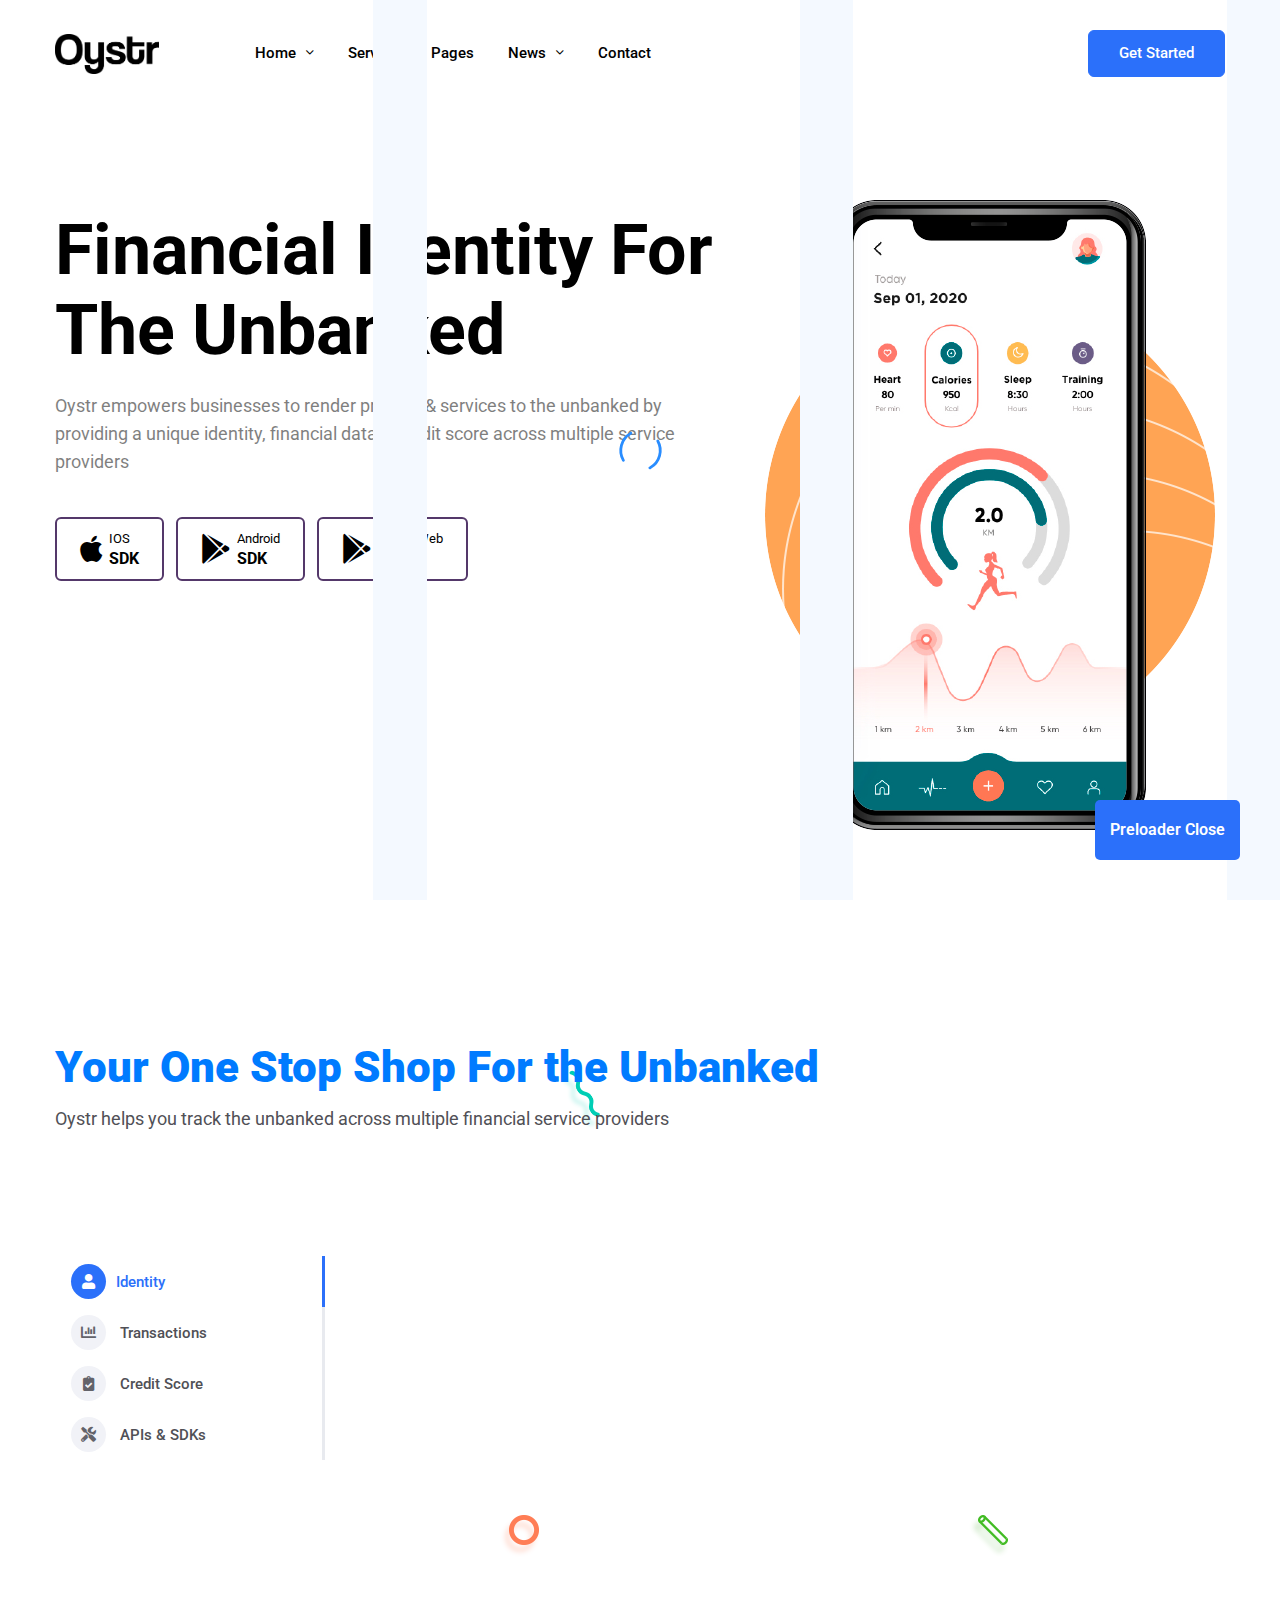
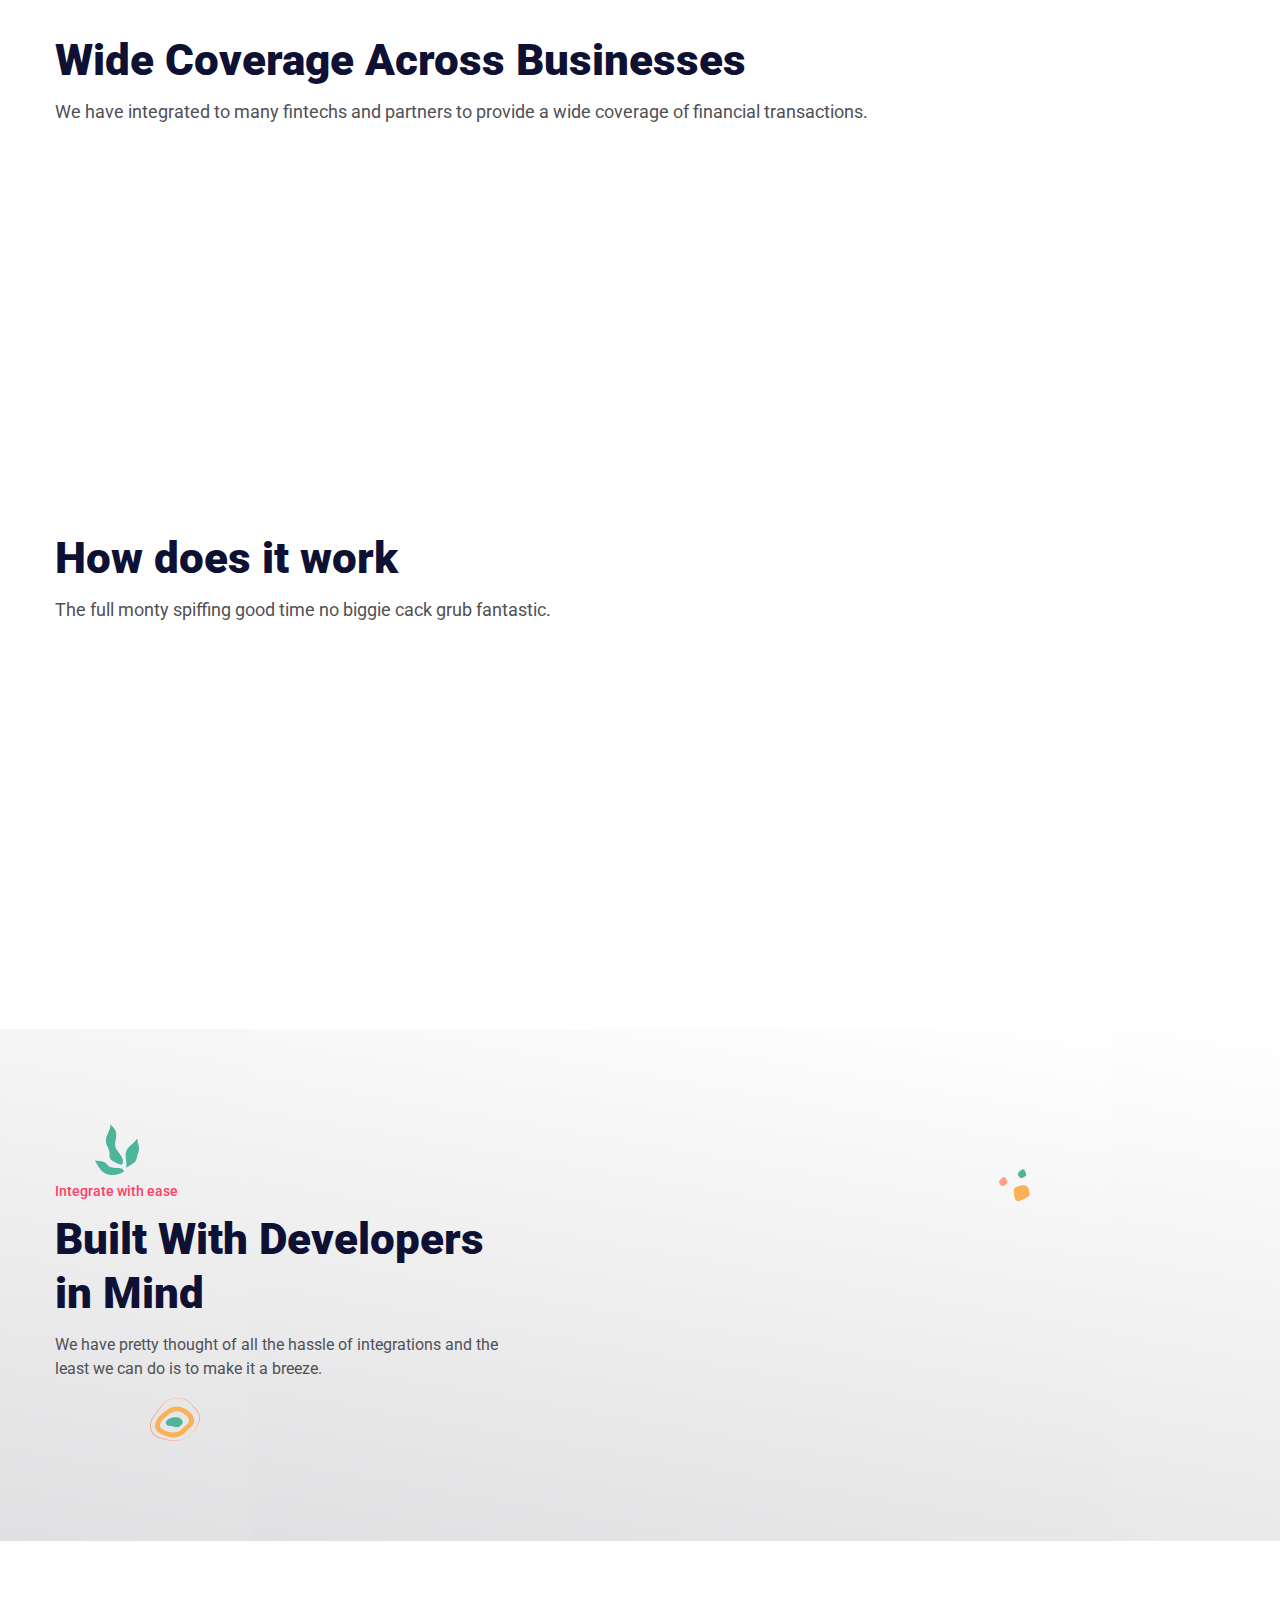
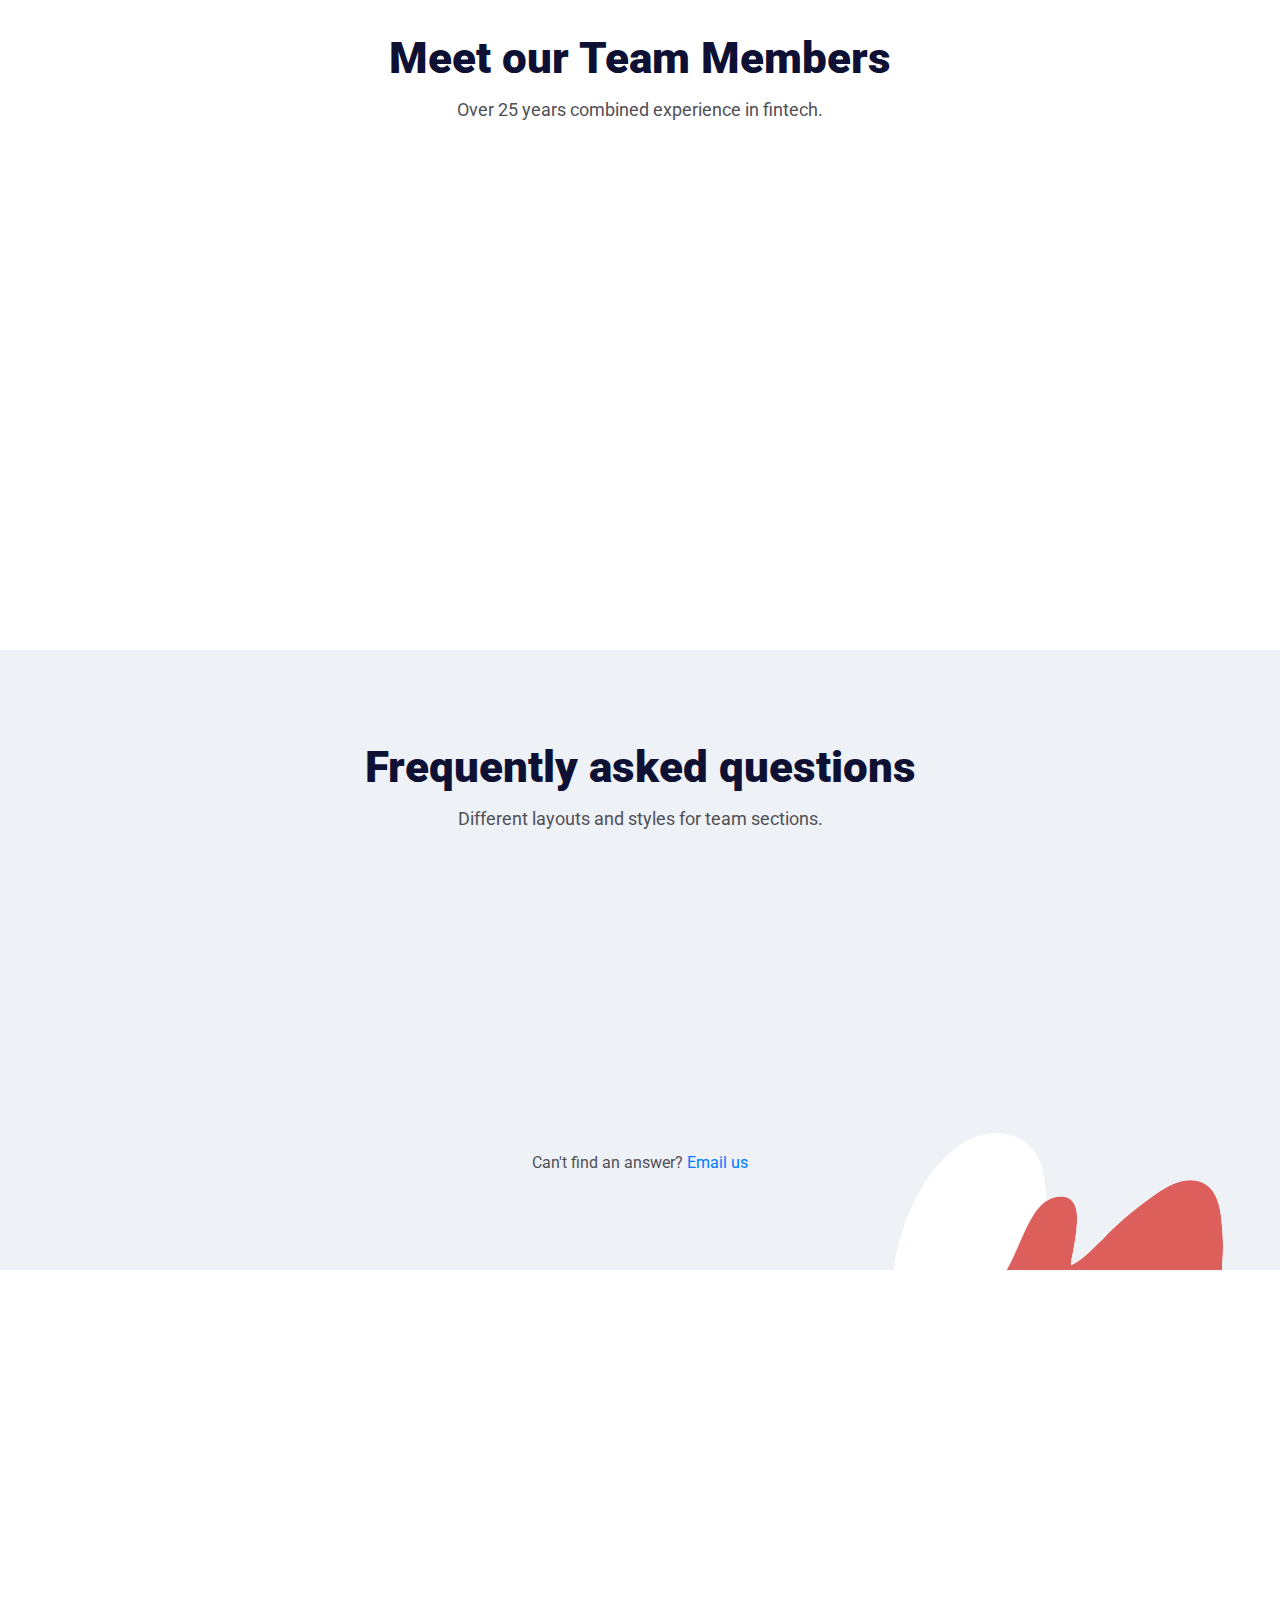
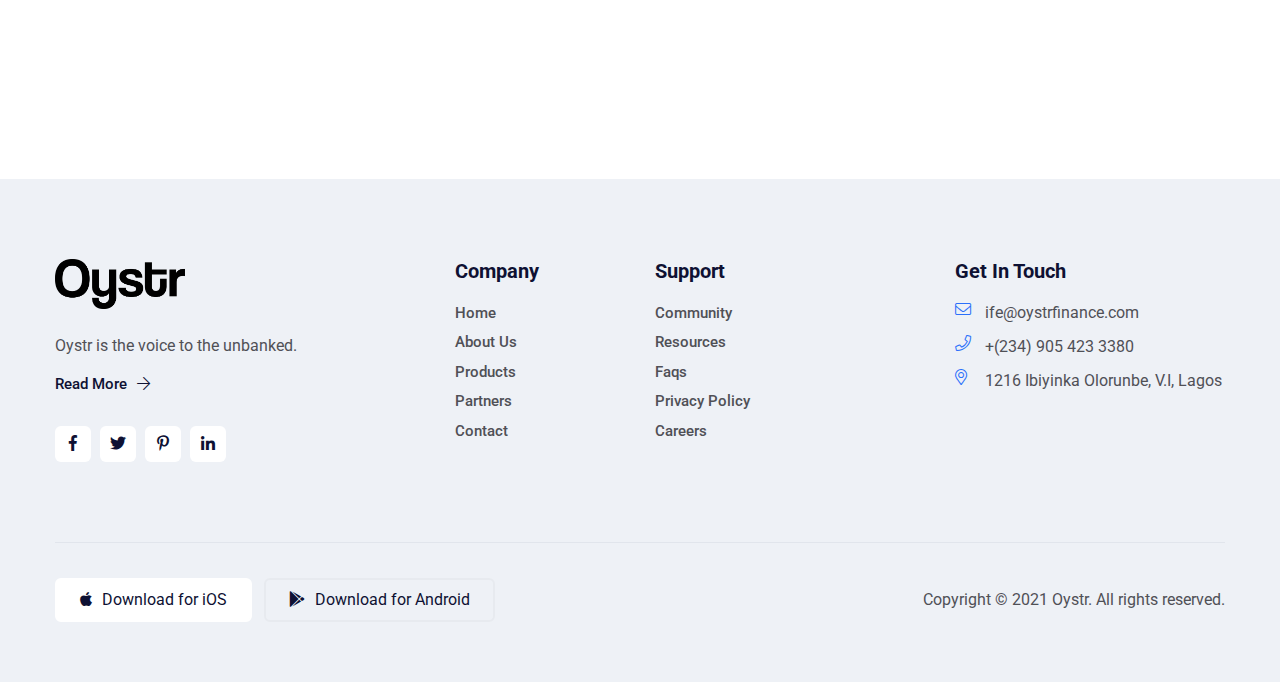
==== index.html @ bb609903 "commit 2" ====
<!doctype html>
<html lang="en">
 

<meta http-equiv="content-type" content="text/html;charset=UTF-8" />
<head>
   
    <!--====== Required meta tags ======-->
    <meta charset="utf-8">
    <meta http-equiv="x-ua-compatible" content="ie=edge">
    <meta name="description" content="">
    <meta name="viewport" content="width=device-width, initial-scale=1, shrink-to-fit=no">
    
    <!--====== Title ======-->
    <title>Oystr Finance - Digital financial identity for the unbanked.</title>
    
    <!--====== Favicon Icon ======-->
    <link rel="shortcut icon" href="assets/images/favicon.png" type="image/png">

    <!--====== Bootstrap css ======-->
    <link rel="stylesheet" href="assets/css/bootstrap.min.css">
    
    <!--====== Fontawesome css ======-->
    <link rel="stylesheet" href="assets/css/font-awesome.min.css">
    
    <!--====== Magnific Popup css ======-->
    <link rel="stylesheet" href="assets/css/animate.min.css">
    
    <!--====== Magnific Popup css ======-->
    <link rel="stylesheet" href="assets/css/magnific-popup.css">
    
    <!--====== Slick css ======-->
    <link rel="stylesheet" href="assets/css/slick.css">
    
    <!--====== Default css ======-->
    <link rel="stylesheet" href="assets/css/custom-animation.css">
    <link rel="stylesheet" href="assets/css/default.css">
    
    <!--====== Style css ======-->
    <link rel="stylesheet" href="assets/css/style.css">
    
    <style class="text/css">
        .white-color{
            color: #fff !important;
        }

        .black-color{
            color: #000 !important;
        }
        .gist{
            width: 100%;
        }
    </style>
  
</head>

<body>    

    <!--====== PRELOADER PART START ======-->

    <div class="loader-wrap">
        <div class="preloader"><div class="preloader-close">Preloader Close</div></div>
        <div class="layer layer-one"><span class="overlay"></span></div>
        <div class="layer layer-two"><span class="overlay"></span></div>        
        <div class="layer layer-three"><span class="overlay"></span></div>        
    </div>

    <!--====== PRELOADER PART ENDS ======-->

    <!--====== OFFCANVAS MENU PART START ======-->

    <div class="off_canvars_overlay">
                
    </div>
    <div class="offcanvas_menu">
        <div class="container-fluid">
            <div class="row">
                <div class="col-12">
                    <div class="offcanvas_menu_wrapper">
                        <div class="canvas_close">
                            <a href="javascript:void(0)"><i class="fa fa-times"></i></a>  
                        </div>
                        <div class="offcanvas-brand text-center mb-40">
                            <img src="assets/images/oystr_logo_t.png" alt="">
                        </div>
                        <div id="menu" class="text-left ">
                            <ul class="offcanvas_main_menu black-color">
                                <li class="menu-item-has-children active">
                                    <a href="#" class="black-color">Home</a>
                                </li>
                                <li class="menu-item-has-children active">
                                    <a href="#service">About Us</a>
                                </li>
                                <li class="menu-item-has-children active">
                                    <a href="#">Products</a>
                                    <ul class="sub-menu">
                                        <li><a href="index.html">Oystr Identity</a></li>
                                        <li><a href="index-2.html">Oystr Transactions</a></li>
                                        <li><a href="index-2.html">Oystr Credit</a></li>
                                    </ul>
                                </li>
                                <li class="menu-item-has-children active">
                                    <a href="#testimonial">APIs & SDKs</a>
                                </li>
                                
                                <li class="menu-item-has-children active">
                                    <a href="contact.html">Contact</a>
                                </li>
                            </ul>
                        </div>
                        <div class="offcanvas-social">
                            <ul class="text-center">
                                <li><a href="%24.html"><i class="fab fa-facebook-f"></i></a></li>
                                <li><a href="%24.html"><i class="fab fa-twitter"></i></a></li>
                                <li><a href="%24.html"><i class="fab fa-instagram"></i></a></li>
                                <li><a href="%24.html"><i class="fab fa-dribbble"></i></a></li>
                            </ul>
                        </div>
                        <div class="footer-widget-info">
                            <ul>
                                <li><a href="#"><i class="fal fa-envelope"></i> ife@oystrfinance.com</a></li>
                                <li><a href="#"><i class="fal fa-phone"></i> +(234) 703 536 1770</a></li>
                                <li><a href="#"><i class="fal fa-map-marker-alt"></i> 1216 Ibiyinka Olorunbe, V.I, Lagos</a></li>
                            </ul>
                        </div>
                    </div>
                </div>
            </div>
        </div>
    </div>

    <!--====== OFFCANVAS MENU PART ENDS ======-->
   
    <!--====== PART START ======-->
    
    <header class="appie-header-area appie-header-7-area appie-sticky">
        <div class="container">
            <div class="header-nav-box header-nav-box-7">
                <div class="row align-items-center">
                    <div class="col-lg-2 col-md-4 col-sm-5 col-6 order-1 order-sm-1">
                        <div class="appie-logo-box">
                            <a href="#">
                                <img src="assets/images/oystr_logo_t.png" alt="" height="40">
                            </a>
                        </div>
                    </div>
                    <div class="col-lg-6 col-md-1 col-sm-1 order-3 order-sm-2">
                        <div class="appie-header-main-menu">
                            <ul>
                                <li>
                                    <a href="#">Home <i class="fal fa-angle-down"></i></a>
                                    <ul class="sub-menu">
                                        <li><a href="index.html">Home 1</a></li>
                                    </ul>
                                </li>
                                <li>
                                    <a href="service-details.html">Service</a>
                                </li>
                                <li> 
                                    <a href="#">Pages </a>
                                    <ul class="sub-menu">
                                        <li><a href="about-us.html">About Us 1</a></li>
                                        <li><a href="about-us-2.html">About Us 2</a></li>
                                        <li><a href="error.html">Error</a></li>
                                    </ul>
                                </li>
                                <li>
                                    <a href="#">News <i class="fal fa-angle-down"></i></a>
                                    <ul class="sub-menu">
                                        <li><a href="news.html">News Page</a></li>
                                        <li><a href="single-news.html">Single News</a></li>
                                    </ul>
                                </li>
                                <li><a href="contact.html">Contact</a></li>
                            </ul>
                        </div>
                    </div>
                    <div class="col-lg-4  col-md-7 col-sm-6 col-6 order-2 order-sm-3">
                        <div class="appie-btn-box text-right">
                            <a class="login-btn" href="#"><i class="fal fa-user"></i> Login</a>
                            <a class="main-btn ml-30" href="#">Get Started</a>
                            <div class="toggle-btn ml-30 canvas_open d-lg-none d-block">
                                <i class="fa fa-bars"></i>
                            </div>
                        </div>
                    </div>
                </div>
            </div>
        </div>
    </header>
    
    <!--====== PART ENDS ======-->

    <!--====== APPIE HERO PART START ======-->
    
    <section class="appie-hero-area appie-hero-6-area appie-hero-7-area" style="background-image: none;background-color: #fff; color: #000">
        <div class="container" style="background-color: #fff; color: #000" style="margin: 0">
            <div class="row " style="background-color: #fff; color: #000">
                <div class="col-lg-7" style="margin: 0">
                    <div class="appie-hero-content appie-hero-content-6 appie-hero-content-7">
                        <h1 class="appie-title" style="color: #000">Financial Identity For The Unbanked </h1>
                        <p class="black-color">Oystr empowers businesses to render product & services to the unbanked by providing a unique identity, financial data & credit score across multiple service providers</p>
                        <ul>
                            <li><a class="item-2" href="#" style="color: #000"><i class="fab fa-apple"></i> <span>IOS<span>SDK</span></span></a></li>
                            <li><a class="item-2" href="#" style="color: #000"><i class="fab fa-google-play"></i> <span>Android <span>SDK</span></span></a></li>
                            <li><a class="item-2" href="#" style="color: #000"><i class="fab fa-google-play"></i> <span>Online Web<span>APIs</span></span></a></li>
                        </ul>
                        <div class="info">
                            
                        </div>
                    </div>
                </div>
                <div class="col-lg-5">
                    <div class="appie-hero-thumb-6">
                        <div class="thumb wow animated fadeInUp text-center" data-wow-duration="1000ms" data-wow-delay="600ms">
                            <img src="assets/images/hero-thumb-8.png" alt="">
                            <div class="back-image">
                                <img src="assets/images/hero-shape-2.png" alt="">
                            </div>
                        </div>
                    </div>
                </div>
            </div>
        </div>
    </section>
    
    <!--====== APPIE HERO PART ENDS ======-->

    <!--====== APPIE FEATURES PART START ======-->
    
    <section class="appie-features-area pt-100" id="features">
        <div class="container">
            <div class="row">
                <div class="col-lg-12">
                    <div class="appie-section-title">
                        <h3 class="appie-title text-primary">Your One Stop Shop For the Unbanked</h3>
                        <p>Oystr helps you track the unbanked across multiple financial service providers</p>
                    </div>
                </div>
            </div>

            <div class="row align-items-center">
                <div class="col-lg-3">
                    <div class="appie-features-tabs-btn">
                        <div class="nav flex-column nav-pills" id="v-pills-tab" role="tablist" aria-orientation="vertical">
                            <a class="nav-link active" id="v-pills-home-tab" data-toggle="pill" href="#v-pills-home" role="tab" aria-controls="v-pills-home" aria-selected="true"><i class="fas fa-user"></i>Identity</a>
                            <a class="nav-link" id="v-pills-profile-tab" data-toggle="pill" href="#v-pills-profile" role="tab" aria-controls="v-pills-profile" aria-selected="false"><i class="fas fa-chart-bar"></i> Transactions</a>
                            <a class="nav-link" id="v-pills-messages-tab" data-toggle="pill" href="#v-pills-messages" role="tab" aria-controls="v-pills-messages" aria-selected="false"><i class="fas fa-clipboard-check"></i>  Credit Score</a>
                            <a class="nav-link" id="v-pills-settings-tab" data-toggle="pill" href="#v-pills-settings" role="tab" aria-controls="v-pills-settings" aria-selected="false"><i class="fas fa-tools"></i> APIs & SDKs</a>
                        </div>
                    </div>  
                </div>
                <div class="col-lg-9">
                    <div class="tab-content" id="v-pills-tabContent">
                        <div class="tab-pane fade show active" id="v-pills-home" role="tabpanel" aria-labelledby="v-pills-home-tab">
                            <div class="row align-items-center">
                                <div class="col-lg-6">
                                    <div class="appie-features-thumb text-center wow animated fadeInUp" data-wow-duration="2000ms" data-wow-delay="200ms">
                                        <img src="assets/images/identity.png" alt="" height="400">
                                    </div>
                                </div>
                                <div class="col-lg-6">
                                    <div class="appie-features-content wow animated fadeInRight" data-wow-duration="2000ms" data-wow-delay="600ms">
                                        <span>Identity</span>
                                        <h3 class="title">Identify <br>The Unbanked</h3>
                                        <p>Oystr allows you to give identity to that customer that has no bank account carrying out businesses across multiple service providers.</p>
                                        <a class="main-btn" href="#">Learn More</a>
                                    </div>
                                </div>
                            </div>
                        </div>
                        <div class="tab-pane fade" id="v-pills-profile" role="tabpanel" aria-labelledby="v-pills-profile-tab">
                            <div class="row align-items-center">
                                <div class="col-lg-6">
                                    <div class="appie-features-thumb text-center animated fadeInUp" data-wow-duration="2000ms" data-wow-delay="200ms">
                                        <img src="assets/images/transactions.jpg" alt="" height ="350">
                                    </div>
                                </div>
                                <div class="col-lg-6">
                                    <div class="appie-features-content animated fadeInRight" data-wow-duration="2000ms" data-wow-delay="600ms">
                                        <span>Transaction</span>
                                        <h3 class="title">Transaction <br> Records</h3>
                                        <p>Oystr gives you access to digital financial transactional records to be able to make informed decisions on the unbanked.</p>
                                        <a class="main-btn" href="#">Learn More</a>
                                    </div>
                                </div>
                            </div>
                        </div>
                        <div class="tab-pane fade" id="v-pills-messages" role="tabpanel" aria-labelledby="v-pills-messages-tab">
                            <div class="row align-items-center">
                                <div class="col-lg-6">
                                    <div class="appie-features-thumb text-center animated fadeInUp" data-wow-duration="2000ms" data-wow-delay="200ms">
                                        <img src="assets/images/credit.jpeg" alt="">
                                    </div>
                                </div>
                                <div class="col-lg-6">
                                    <div class="appie-features-content animated fadeInRight" data-wow-duration="2000ms" data-wow-delay="600ms">
                                        <span>Credit Score</span>
                                        <h3 class="title">Credit <br> Worthiness</h3>
                                        <p>Oystr uses artificial intelligence and machine learning to provide a valid credit worthiness for the unbanked.</p>
                                        <a class="main-btn" href="#">Learn More</a>
                                    </div>
                                </div>
                            </div>
                        </div>
                        <div class="tab-pane fade" id="v-pills-settings" role="tabpanel" aria-labelledby="v-pills-settings-tab">
                            <div class="row align-items-center">
                                <div class="col-lg-6">
                                    <div class="appie-features-thumb text-center animated fadeInUp" data-wow-duration="2000ms" data-wow-delay="200ms">
                                        <img src="assets/images/features-thumb-1.png" alt="">
                                    </div>
                                </div>
                                <div class="col-lg-6">
                                    <div class="appie-features-content animated fadeInRight" data-wow-duration="2000ms" data-wow-delay="600ms">
                                        <span>APIs & SDKs</span>
                                        <h3 class="title">Seamless <br> Connectivity</h3>
                                        <p>With our seamless apis and sdks, and easy to read documentation, we are able to connect to more businesses and provide a wide range and bouquet of serivces on demand.</p>
                                        <a class="main-btn" href="#">Learn More</a>
                                    </div>
                                </div>
                            </div>
                        </div>
                    </div>
                </div>
            </div>
        </div>
        <div class="features-shape-1">
            <img src="assets/images/shape/shape-6.png" alt="">
        </div>
        <div class="features-shape-2">
            <img src="assets/images/shape/shape-7.png" alt="">
        </div>
        <div class="features-shape-3">
            <img src="assets/images/shape/shape-8.png" alt="">
        </div>
    </section>
    
    <!--====== APPIE FEATURES PART ENDS ======-->

     <!--====== APPIE COUNTER PART START ======-->
    
     <section class="appie-counter-area pt-75 pb-190">
        <div class="container">
            <div class="row">
                <div class="col-lg-12">
                    <div class="appie-section-title">
                        <h3 class="appie-title">Wide Coverage Across Businesses</h3>
                        <p>We have integrated to many fintechs and partners to provide a wide coverage of financial transactions. </p>
                    </div>
                </div>
            </div>
            <div class="row">
                <div class="col-lg-12 col-md-12">
                    <div class="appie-single-counter mt-30 wow animated fadeInUp" data-wow-duration="2000ms" data-wow-delay="200ms">
                        <div class="counter-content">
                            <span style="margin-right: 100px"><img src="assets/images/bankly.jpeg" height="100" /></span>
                            <span style="margin-right: 100px"><img src="assets/images/afrinovate.png" height="100" /></span>
                            <span style="margin-right: 100px"><img src="assets/images/kudi.png" height="100"/></span>
                            <span style="margin-right: 100px"><img src="assets/images/moniepoint.jpeg" height="100"/></span>
                        </div>
                    </div>
                </div>
            </div>
        </div>
    </section>


    <!--====== APPIE COUNTER PART START ======-->
    
    <section class="appie-counter-area pb-190">
        <div class="container">
            <div class="row">
                <div class="col-lg-12">
                    <div class="appie-section-title">
                        <h3 class="appie-title">How does it work</h3>
                        <p>The full monty spiffing good time no biggie cack grub fantastic. </p>
                    </div>
                </div>
            </div>
            <div class="row">
                <div class="col-lg-3 col-md-6">
                    <div class="appie-single-counter mt-30 wow animated fadeInUp" data-wow-duration="2000ms" data-wow-delay="200ms">
                        <div class="counter-content">
                            <div class="icon">
                                <img src="assets/images/icon/counter-icon-1.svg" alt="">
                            </div>
                            <h3 class="title"><span class="counter-item">45</span>k+</h3>
                            <p>Android SDK</p>
                        </div>
                    </div>
                </div>
                <div class="col-lg-3 col-md-6">
                    <div class="appie-single-counter mt-30 item-2 wow animated fadeInUp" data-wow-duration="2000ms" data-wow-delay="400ms">
                        <div class="counter-content">
                            <div class="icon">
                                <img src="assets/images/icon/counter-icon-2.svg" alt="">
                            </div>
                            <h3 class="title"><span class="counter-item">108</span>+</h3>
                            <p>IOS SDK</p>
                        </div>
                    </div>
                </div>
                <div class="col-lg-3 col-md-6">
                    <div class="appie-single-counter mt-30 item-3 wow animated fadeInUp" data-wow-duration="2000ms" data-wow-delay="600ms">
                        <div class="counter-content">
                            <div class="icon">
                                <img src="assets/images/icon/counter-icon-3.svg" alt="">
                            </div>
                            <h3 class="title"><span class="counter-item">307</span>+</h3>
                            <p>Flutter SDK</p>
                        </div>
                    </div>
                </div>
                <div class="col-lg-3 col-md-6">
                    <div class="appie-single-counter mt-30 item-4 wow animated fadeInUp" data-wow-duration="2000ms" data-wow-delay="800ms">
                        <div class="counter-content">
                            <div class="icon">
                                <img src="assets/images/icon/counter-icon-4.svg" alt="">
                            </div>
                            <h3 class="title"><span class="counter-item">725</span>k+</h3>
                            <p>Web APIs</p>
                        </div>
                    </div>
                </div>
            </div>
        </div>
    </section>
    
    <!--====== APPIE COUNTER PART ENDS ======-->

    <!--====== APPIE DOWNLOAD PART START ======-->
    
    <section class="appie-download-area pt-150 pb-160">
        <div class="container">
            <div class="row">
                <div class="col-lg-5">
                    <div class="appie-download-content">
                        <span>Integrate with ease</span>
                        <h3 class="title">Built With Developers in Mind</h3>
                        <p>We have pretty thought of all the hassle of integrations and the least we can do is to make it a breeze.</p>
                    </div>
                </div>
                <div class="col-lg-5" style="margin-left: 100px;">
                    <!-- <script src="https://gist.github.com/iginlaoo/a3fab665c7a6b04733f4599ef1f02046.js"></script> -->
                </div>
            </div>
        </div>
        <div class="download-shape-1">
            <img src="assets/images/shape/shape-15.png" alt="">
        </div>
        <div class="download-shape-2">
            <img src="assets/images/shape/shape-14.png" alt="">
        </div>
        <div class="download-shape-3">
            <img src="assets/images/shape/shape-13.png" alt="">
        </div>
    </section>
    
    <!--====== APPIE DOWNLOAD PART ENDS ======-->

    <!--====== APPIE TEAM PART START ======-->
    
    <section class="appie-team-area pt-90 pb-90">
        <div class="container">
            <div class="row">
                <div class="col-lg-12">
                    <div class="appie-section-title text-center">
                        <h3 class="appie-title">Meet our Team Members</h3>
                        <p>Over 25 years combined experience in fintech.</p>
                    </div>
                </div>
            </div>
            <div class="row">
                <div class="col-lg-3 col-md-6">
                    <div class="appie-team-item mt-30 wow animated fadeInUp" data-wow-duration="2000ms" data-wow-delay="200ms">
                        <div class="thumb">
                            <img src="assets/images/team-1.jpg" alt="">
                            <ul>
                                <li><a href="#"><i class="fab fa-facebook-f"></i></a></li>
                                <li><a href="#"><i class="fab fa-twitter"></i></a></li>
                                <li><a href="#"><i class="fab fa-pinterest-p"></i></a></li>
                            </ul>
                        </div>
                        <div class="content text-center">
                            <h5 class="title">Ifedolapo Lawal</h5>
                            <span>CEO-Founder</span>
                        </div>
                    </div>
                </div>
                <div class="col-lg-3 col-md-6">
                    <div class="appie-team-item mt-30 wow animated fadeInUp" data-wow-duration="2000ms" data-wow-delay="400ms">
                        <div class="thumb">
                            <img src="assets/images/team-2.jpg" alt="">
                            <ul>
                                <li><a href="#"><i class="fab fa-facebook-f"></i></a></li>
                                <li><a href="#"><i class="fab fa-twitter"></i></a></li>
                                <li><a href="#"><i class="fab fa-pinterest-p"></i></a></li>
                            </ul>
                        </div>
                        <div class="content text-center">
                            <h5 class="title">Osebi Evalent</h5>
                            <span>COO-Founder</span>
                        </div>
                    </div>
                </div>
                <div class="col-lg-3 col-md-6">
                    <div class="appie-team-item mt-30 wow animated fadeInUp" data-wow-duration="2000ms" data-wow-delay="600ms">
                        <div class="thumb">
                            <img src="assets/images/team-3.jpg" alt="">
                            <ul>
                                <li><a href="#"><i class="fab fa-facebook-f"></i></a></li>
                                <li><a href="#"><i class="fab fa-twitter"></i></a></li>
                                <li><a href="#"><i class="fab fa-pinterest-p"></i></a></li>
                            </ul>
                        </div>
                        <div class="content text-center">
                            <h5 class="title">Iginla Omotayo</h5>
                            <span>CTO-Founder</span>
                        </div>
                    </div>
                </div>
                <div class="col-lg-3 col-md-6">
                    <div class="appie-team-item mt-30 wow animated fadeInUp" data-wow-duration="2000ms" data-wow-delay="800ms">
                        <div class="thumb">
                            <img src="assets/images/team-4.jpg" alt="">
                            <ul>
                                <li><a href="#"><i class="fab fa-facebook-f"></i></a></li>
                                <li><a href="#"><i class="fab fa-twitter"></i></a></li>
                                <li><a href="#"><i class="fab fa-pinterest-p"></i></a></li>
                            </ul>
                        </div>
                        <div class="content text-center">
                            <h5 class="title">Alli-Smith Mayowa</h5>
                            <span>CIO</span>
                        </div>
                    </div>
                </div>
            </div>
        </div>
    </section>
    
    <!--====== APPIE TEAM PART ENDS ======-->

    <!--====== APPIE PRICING 2 PART START ======-->
    
    <!--====== APPIE PRICING 2 PART ENDS ======-->

    <!--====== APPIE FAQ PART START ======-->
    
    <section class="appie-faq-area pb-95 pt-90">
        <div class="container">
            <div class="row">
                <div class="col-lg-12">
                    <div class="appie-section-title text-center">
                        <h3 class="appie-title">Frequently asked questions</h3>
                        <p>Different layouts and styles for team sections.</p>
                    </div>                    
                </div>
            </div>
            <div class="row">
                <div class="col-lg-6">
                    <div class="faq-accordion wow fadeInRight mt-30" data-wow-duration="1500ms">
                        <div class="accrodion-grp wow fadeIn" data-wow-duration="1500ms" data-grp-name="faq-accrodion">
                            <div class="accrodion active ">
                                <div class="accrodion-inner">
                                    <div class="accrodion-title">
                                        <h4>Where do I usually find FAQs in a page?</h4>
                                    </div>
                                    <div class="accrodion-content">
                                        <div class="inner">
                                            <p>Naff Oxford vagabond in my flat chinwag blatant grub tomfoolery that I bits and bobs up the duff cras boot bevvy no biggie.</p>
                                        </div><!-- /.inner -->
                                    </div>
                                </div><!-- /.accrodion-inner -->
                            </div>
                            <div class="accrodion  ">
                                <div class="accrodion-inner">
                                    <div class="accrodion-title">
                                        <h4>Where do I usually find FAQs in a page?</h4>
                                    </div>
                                    <div class="accrodion-content">
                                        <div class="inner">
                                            <p>Naff Oxford vagabond in my flat chinwag blatant grub tomfoolery that I bits and bobs up the duff cras boot bevvy no biggie.</p>
                                        </div><!-- /.inner -->
                                    </div>
                                </div><!-- /.accrodion-inner -->
                            </div>
                        </div>
                    </div>
                </div>
                <div class="col-lg-6">
                    <div class="faq-accordion wow fadeInRight mt-30" data-wow-duration="1500ms">
                        <div class="accrodion-grp wow fadeIn" data-wow-duration="1500ms" data-grp-name="faq-accrodion">
                            <div class="accrodion ">
                                <div class="accrodion-inner">
                                    <div class="accrodion-title">
                                        <h4>Where do I usually find FAQs in a page?</h4>
                                    </div>
                                    <div class="accrodion-content">
                                        <div class="inner">
                                            <p>Naff Oxford vagabond in my flat chinwag blatant grub tomfoolery that I bits and bobs up the duff cras boot bevvy no biggie.</p>
                                        </div><!-- /.inner -->
                                    </div>
                                </div><!-- /.accrodion-inner -->
                            </div>
                            <div class="accrodion  ">
                                <div class="accrodion-inner">
                                    <div class="accrodion-title">
                                        <h4>Where do I usually find FAQs in a page?</h4>
                                    </div>
                                    <div class="accrodion-content">
                                        <div class="inner">
                                            <p>Naff Oxford vagabond in my flat chinwag blatant grub tomfoolery that I bits and bobs up the duff cras boot bevvy no biggie.</p>
                                        </div><!-- /.inner -->
                                    </div>
                                </div><!-- /.accrodion-inner -->
                            </div>
                        </div>
                    </div>
                </div>
                <div class="col-lg-12">
                    <div class="faq-text text-center pt-40">
                        <p>Can't find an answer? <a href="mailto:demo@gmail.com">Email us</a></p>
                    </div>
                </div>
            </div>
        </div>
    </section>
    
    <!--====== APPIE FAQ PART ENDS ======-->


    <!--====== APPIE PROJECT PART START ======-->
    
    <section class="appie-project-area pt-75 pb-100">
        <div class="container">
            <div class="row">
                <div class="col-lg-12">
                    <div class="appie-project-box wow animated slideInUp" data-wow-duration="1000ms" data-wow-delay="0ms">
                        <div class="row">
                            <div class="col-lg-6">
                                <div class="appie-project-content">
                                    <h3 class="title">Be the first to Know.</h3>
                                    <p>We will email you when we go live with our APIs/SDKs.</p>
                                    <form action="#">
                                        <div class="input-box mt-30">
                                            <input type="text" placeholder="Your email">
                                            <button>Subscribe</button>
                                        </div>
                                    </form>
                                </div>
                            </div>
                        </div>
                        <div class="appie-project-thumb">
                            <img src="assets/images/project-thumb.png" alt="">
                        </div>
                    </div>
                </div>
            </div>
        </div>
    </section>
    
    <!--====== APPIE PROJECT PART ENDS ======-->

    <!--====== APPIE FOOTER PART START ======-->
    
    <section class="appie-footer-area">
        <div class="container">
            <div class="row">
                <div class="col-lg-4 col-md-6">
                    <div class="footer-about-widget">
                        <div class="logo">
                            <a href="#"><img src="assets/images/oystr_logo_t.png" alt="" height="50px"></a>
                        </div>
                        <p>Oystr is the voice to the unbanked.</p>
                        <a href="#">Read More <i class="fal fa-arrow-right"></i></a>
                        <div class="social mt-30">
                            <ul>
                                <li><a href="#"><i class="fab fa-facebook-f"></i></a></li>
                                <li><a href="#"><i class="fab fa-twitter"></i></a></li>
                                <li><a href="#"><i class="fab fa-pinterest-p"></i></a></li>
                                <li><a href="#"><i class="fab fa-linkedin-in"></i></a></li>
                            </ul>
                        </div>
                    </div>
                </div>
                <div class="col-lg-2 col-md-6">
                    <div class="footer-navigation">
                        <h4 class="title">Company</h4>
                        <ul>
                            <li><a href="#">Home</a></li>
                            <li><a href="#">About Us</a></li>
                            <li><a href="#">Products</a></li>
                            <li><a href="#">Partners</a></li>
                            <li><a href="#">Contact</a></li>
                        </ul>
                    </div>
                </div>
                <div class="col-lg-3 col-md-6">
                    <div class="footer-navigation">
                        <h4 class="title">Support</h4>
                        <ul>
                            <li><a href="#">Community</a></li>
                            <li><a href="#">Resources</a></li>
                            <li><a href="#">Faqs</a></li>
                            <li><a href="#">Privacy Policy</a></li>
                            <li><a href="#">Careers</a></li>
                        </ul>
                    </div>                    
                </div>
                <div class="col-lg-3 col-md-6">
                    <div class="footer-widget-info">
                        <h4 class="title">Get In Touch</h4>
                        <ul>
                            <li><a href="#"><i class="fal fa-envelope"></i> ife@oystrfinance.com</a></li>
                            <li><a href="#"><i class="fal fa-phone"></i> +(234) 905 423 3380</a></li>
                            <li><a href="#"><i class="fal fa-map-marker-alt"></i> 1216 Ibiyinka Olorunbe, V.I, Lagos</a></li>
                        </ul>
                    </div>
                </div>
            </div>
            <div class="row">
                <div class="col-lg-12">
                    <div class="footer-copyright d-flex align-items-center justify-content-between pt-35">
                        <div class="apps-download-btn">
                        <ul>
                            <li><a href="#"><i class="fab fa-apple"></i> Download for iOS</a></li>
                            <li><a class="item-2" href="#"><i class="fab fa-google-play"></i> Download for Android</a></li>
                        </ul>
                        </div>
                        <div class="copyright-text">
                            <p>Copyright © 2021 Oystr. All rights reserved.</p>
                        </div>
                    </div>
                </div>
            </div>
        </div>
    </section>
    
    <!--====== APPIE FOOTER PART ENDS ======-->


    <!--====== APPIE BACK TO TOP PART ENDS ======-->
    <div class="back-to-top">
        <a href="#"><i class="fal fa-arrow-up"></i></a>
    </div>
    <!--====== APPIE BACK TO TOP PART ENDS ======-->



    
    
    
    
    
    <!--====== jquery js ======-->
    <script src="assets/js/vendor/modernizr-3.6.0.min.js"></script>
    <script src="assets/js/vendor/jquery-1.12.4.min.js"></script>

    <!--====== Bootstrap js ======-->
    <script src="assets/js/bootstrap.min.js"></script>
    <script src="assets/js/popper.min.js"></script>
    
    <!--====== wow js ======-->
    <script src="assets/js/wow.js"></script>
    
    <!--====== Slick js ======-->
    <script src="assets/js/jquery.counterup.min.js"></script>
    <script src="assets/js/waypoints.min.js"></script>

    <!--====== TweenMax js ======-->
    <script src="assets/js/TweenMax.min.js"></script>
    
    <!--====== Slick js ======-->
    <script src="assets/js/slick.min.js"></script>
    
    <!--====== Magnific Popup js ======-->
    <script src="assets/js/jquery.magnific-popup.min.js"></script>
    
    <!--====== Main js ======-->
    <script src="assets/js/main.js"></script>

</body>


<!-- Mirrored from quomodosoft.com/html/appie/assets/appie-demo/index-7.html by HTTrack Website Copier/3.x [XR&CO'2014], Fri, 03 Dec 2021 08:57:53 GMT -->
</html>
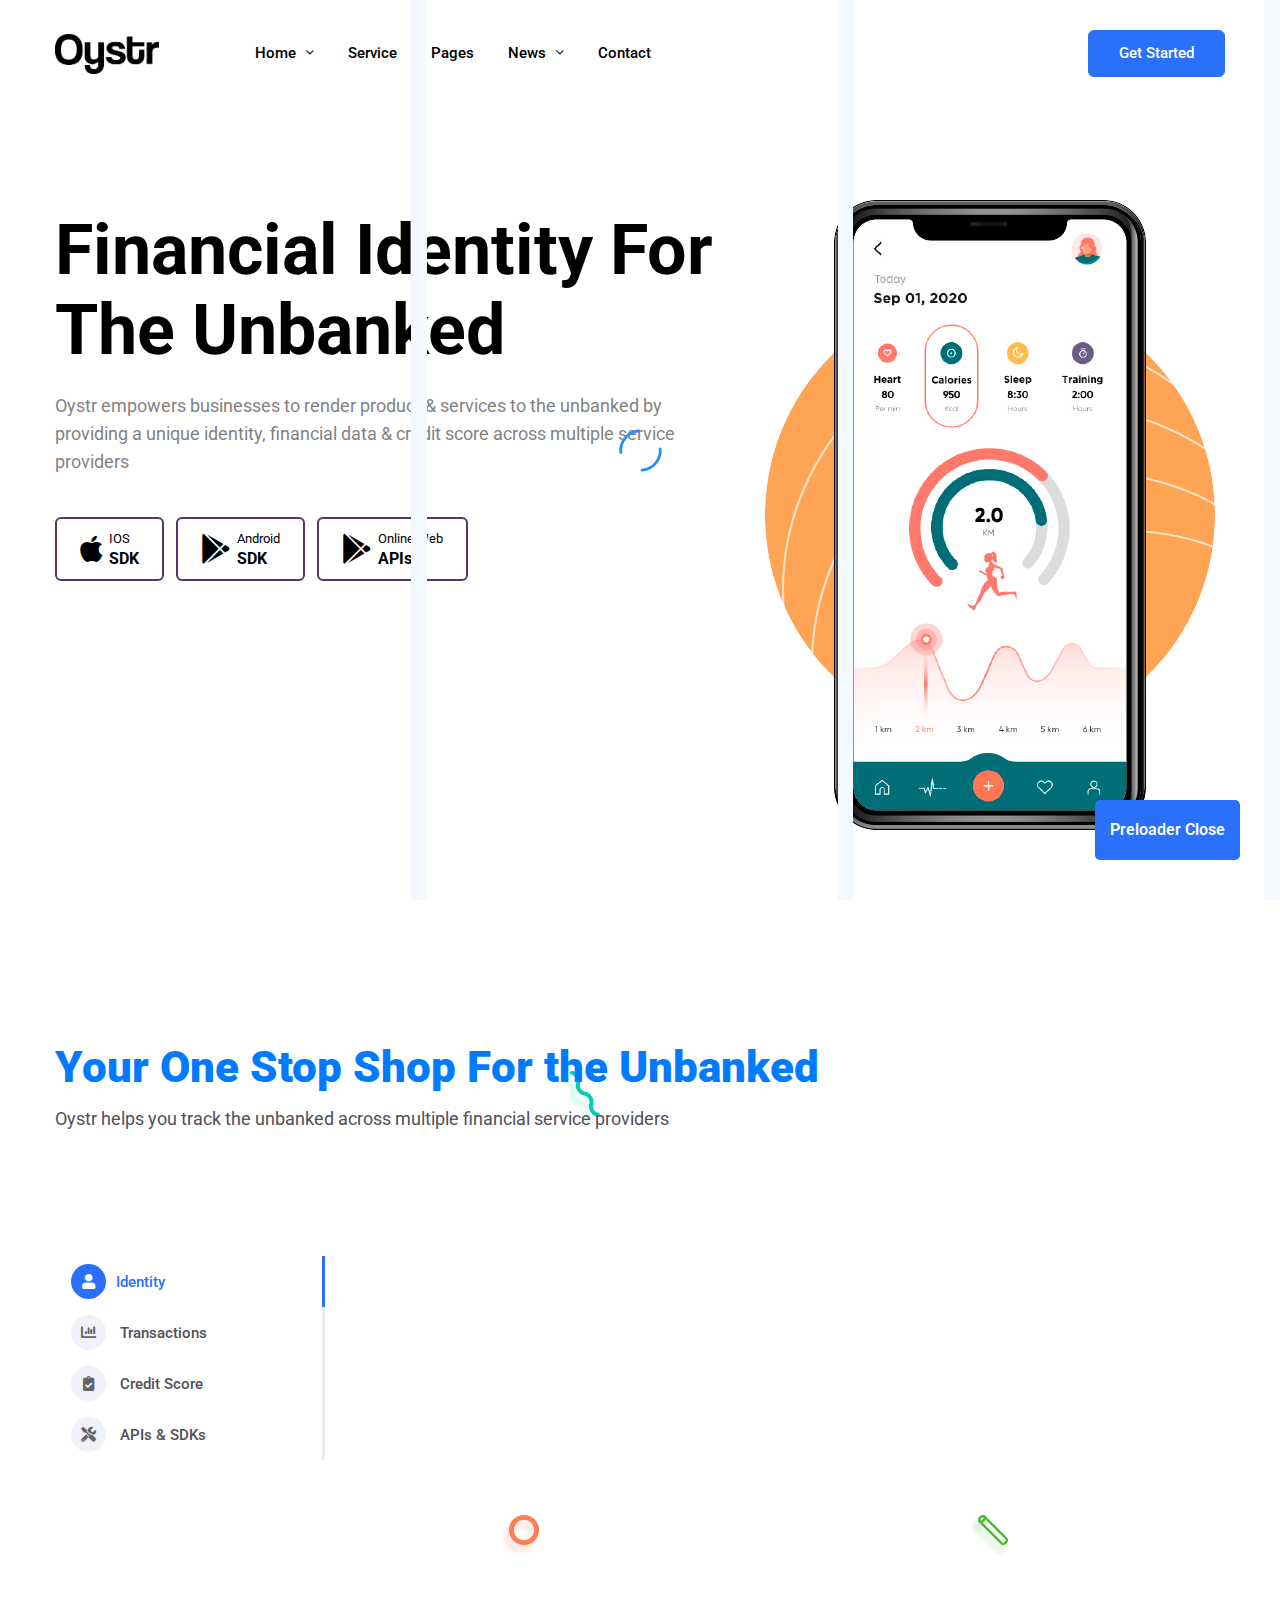
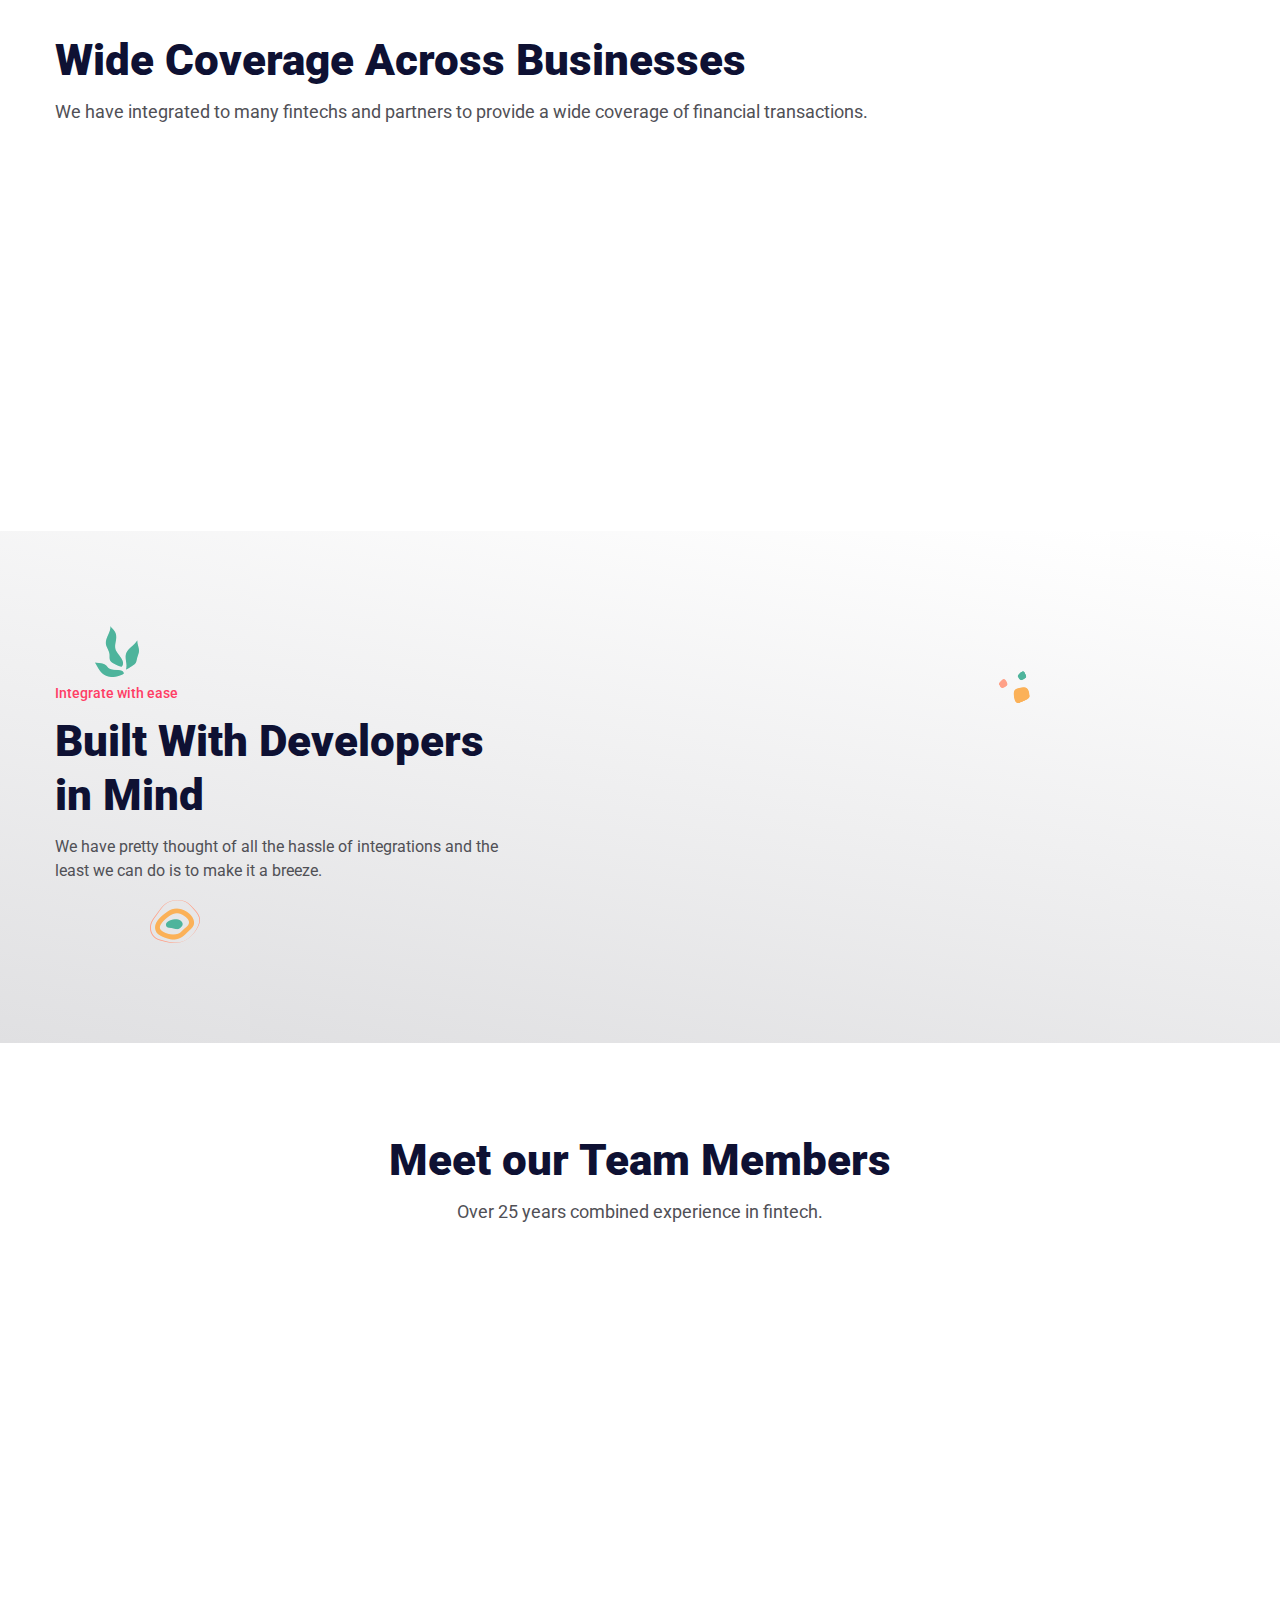
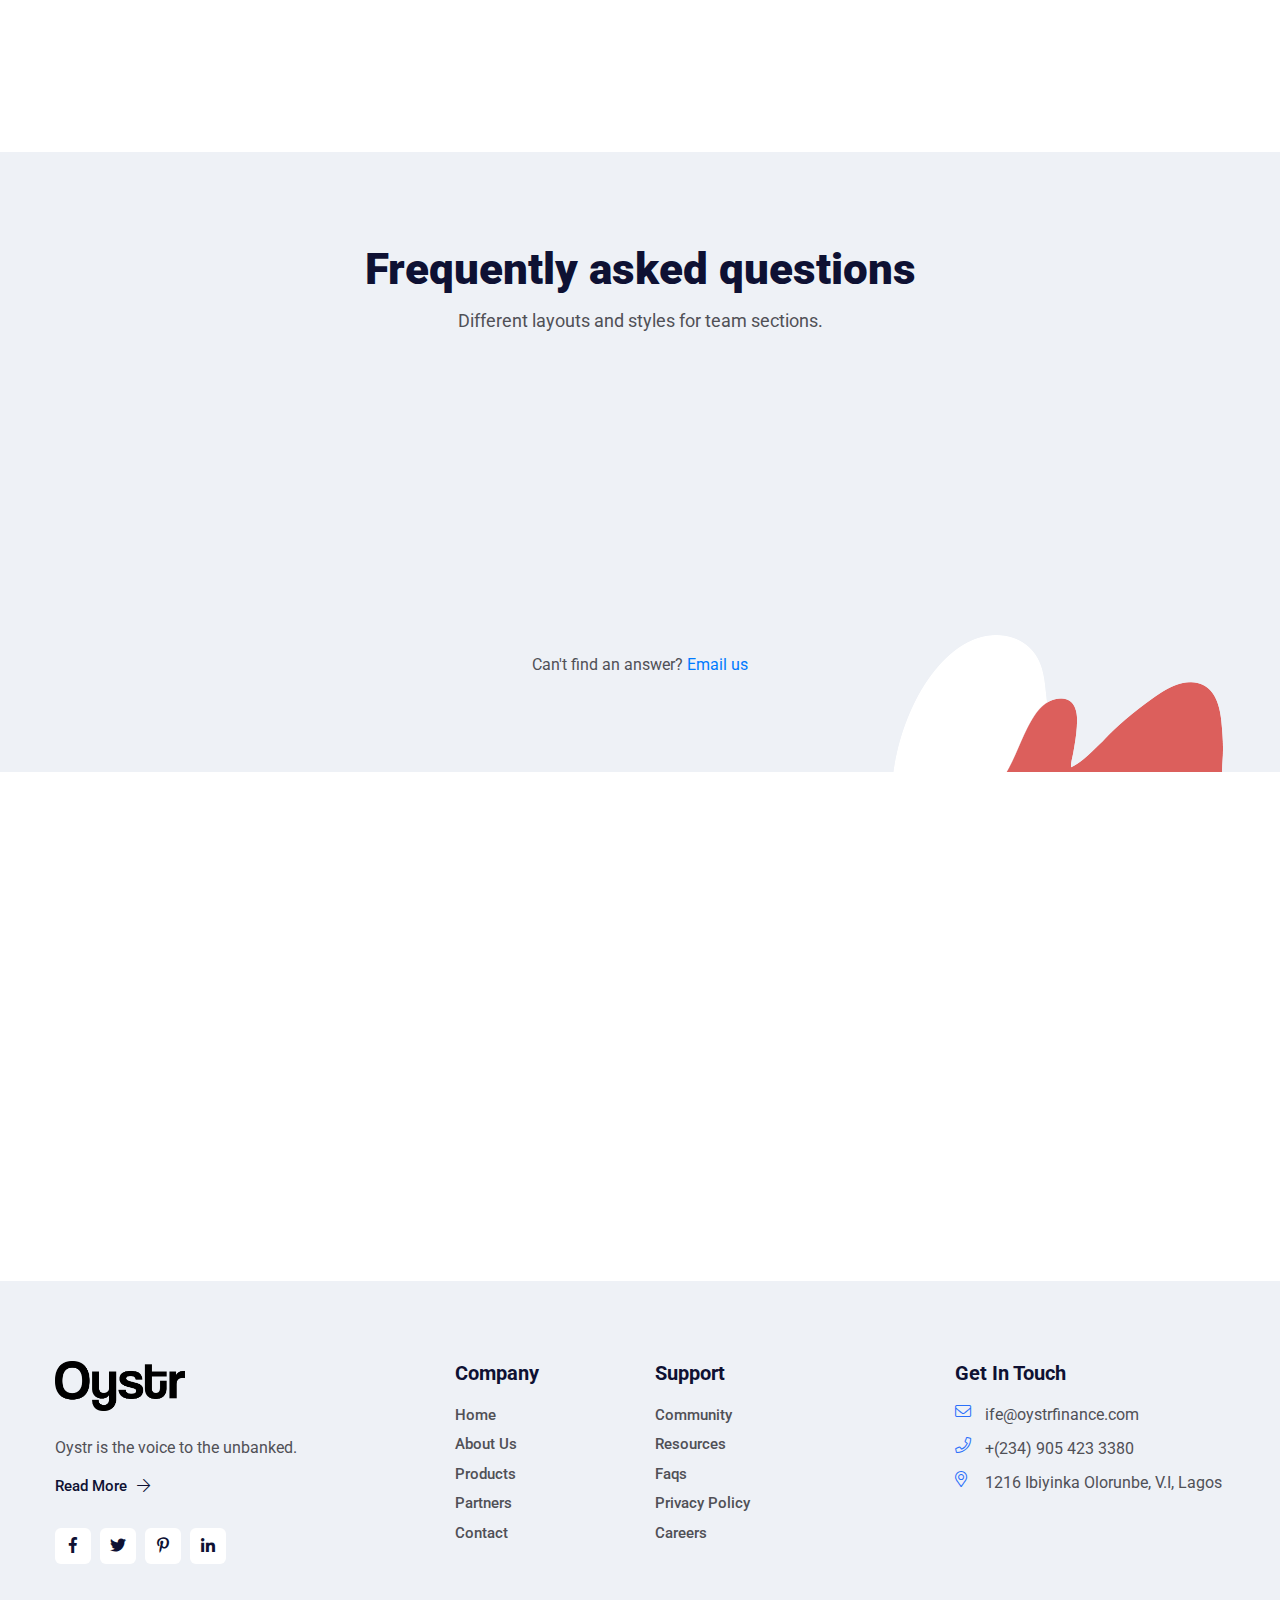
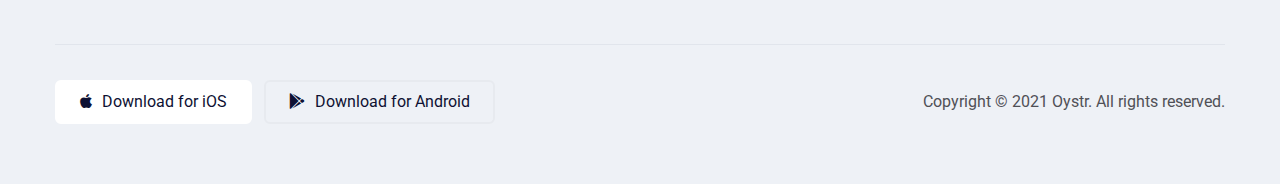
==== commit fff38e71: "fix 3" ====
--- a/index.html
+++ b/index.html
@@ -366,7 +366,7 @@
 
 
     <!--====== APPIE COUNTER PART START ======-->
-    
+    <!--
     <section class="appie-counter-area pb-190">
         <div class="container">
             <div class="row">
@@ -425,7 +425,7 @@
             </div>
         </div>
     </section>
-    
+    -->
     <!--====== APPIE COUNTER PART ENDS ======-->
 
     <!--====== APPIE DOWNLOAD PART START ======-->
@@ -441,7 +441,7 @@
                     </div>
                 </div>
                 <div class="col-lg-5" style="margin-left: 100px;">
-                    <!-- <script src="https://gist.github.com/iginlaoo/a3fab665c7a6b04733f4599ef1f02046.js"></script> -->
+                    <script src="https://gist.github.com/iginlaoo/a3fab665c7a6b04733f4599ef1f02046.js"></script>
                 </div>
             </div>
         </div>
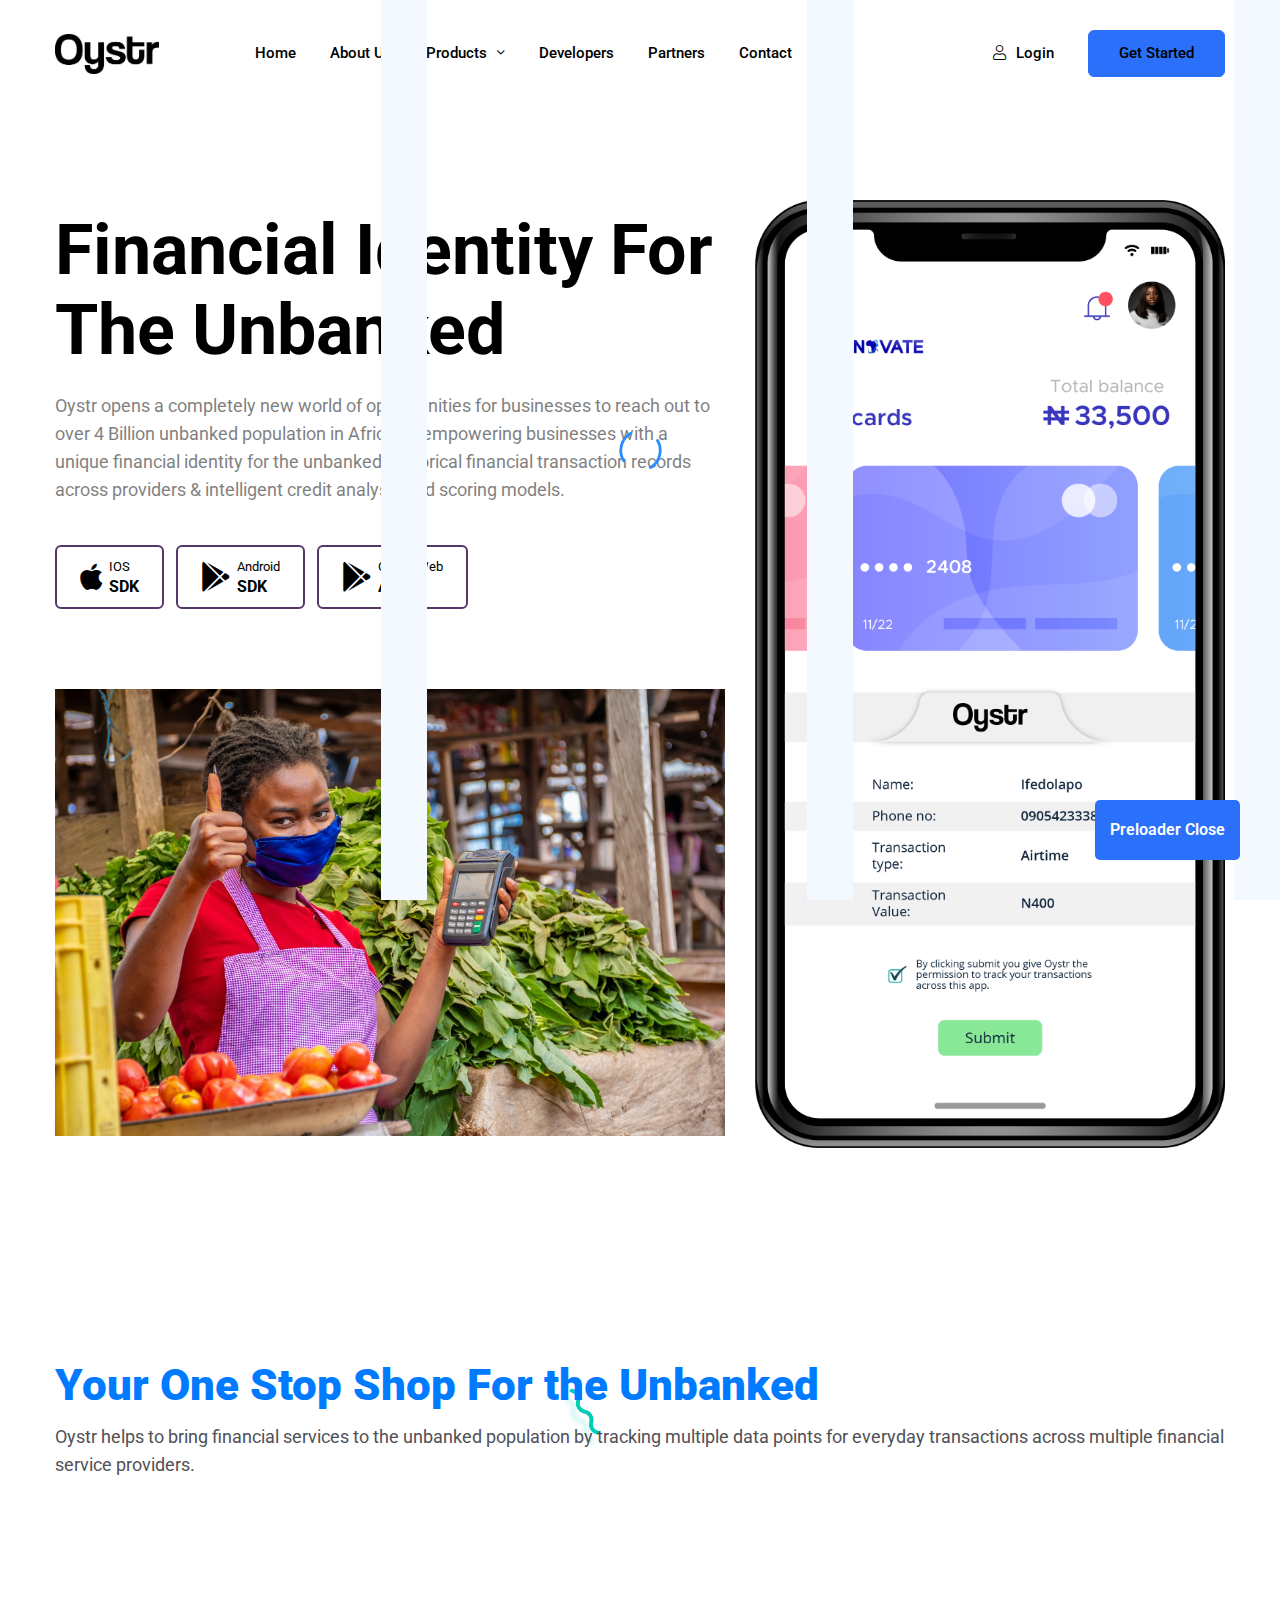
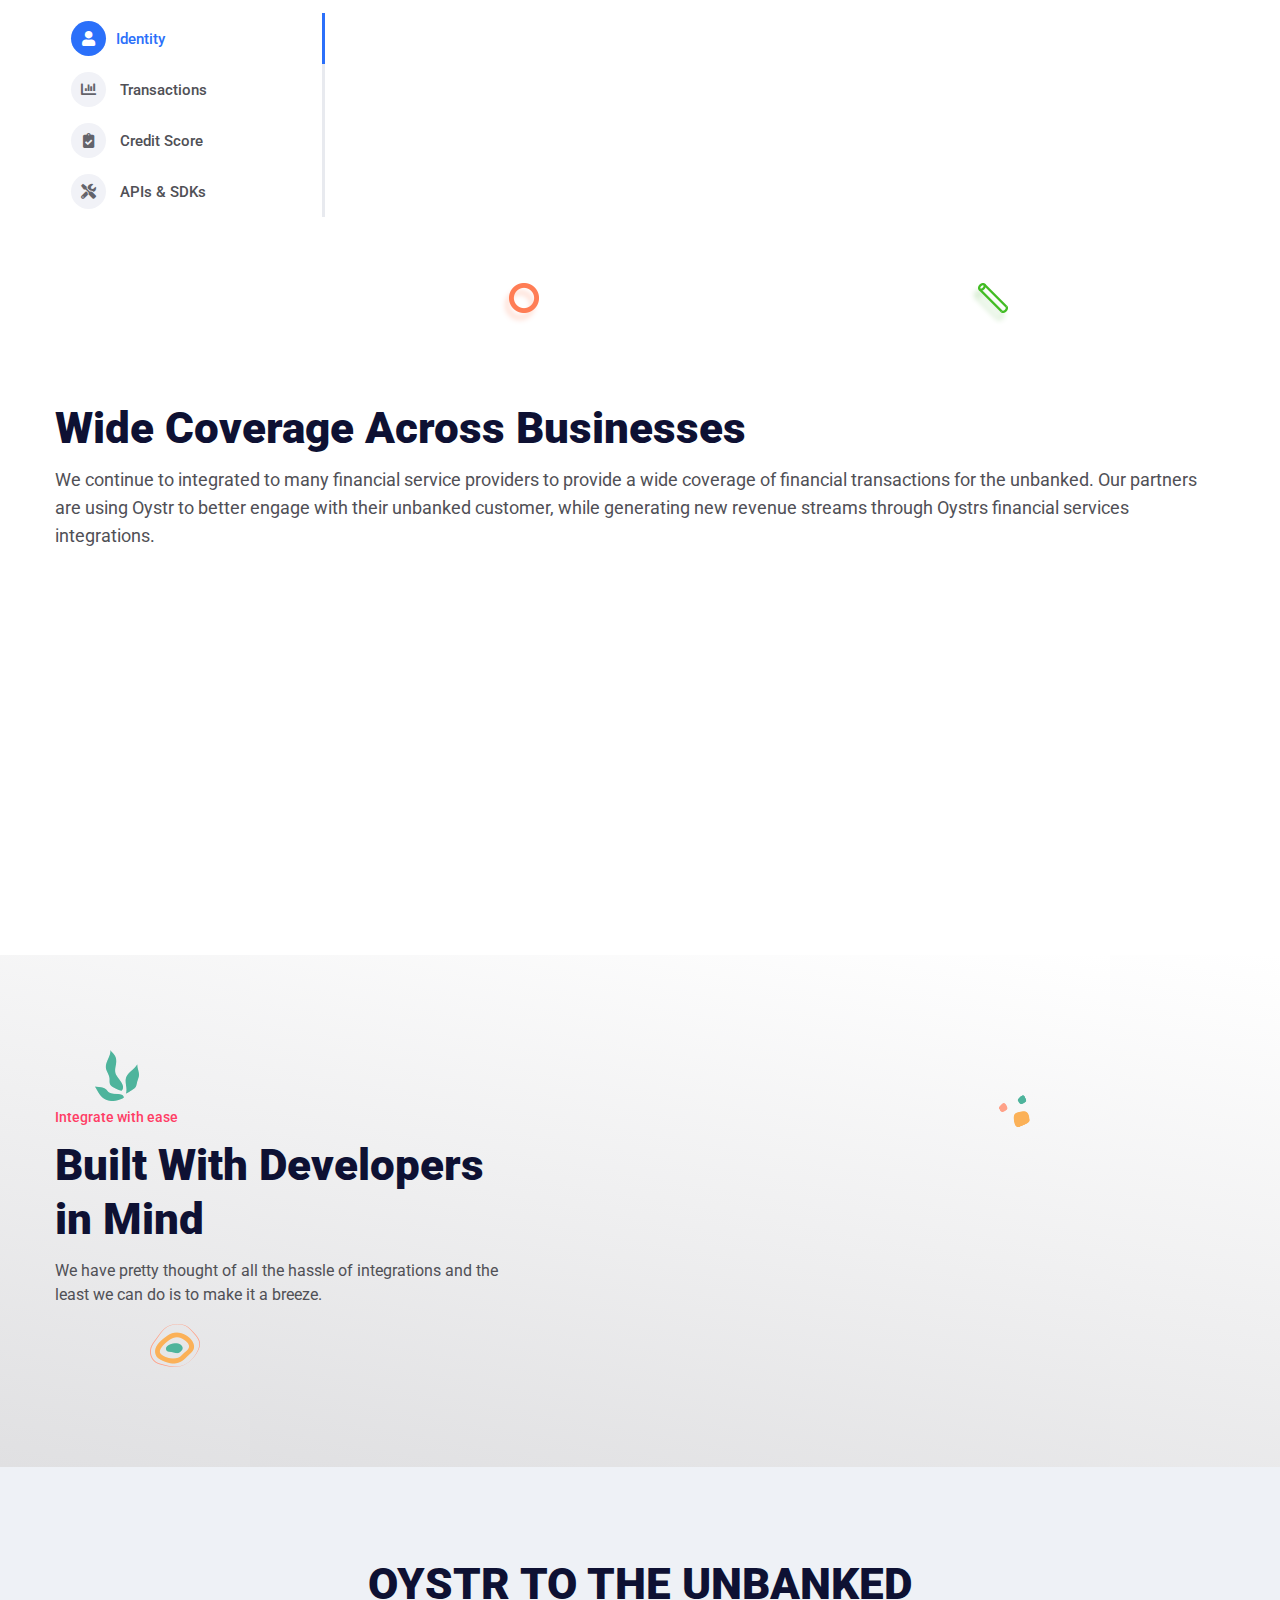
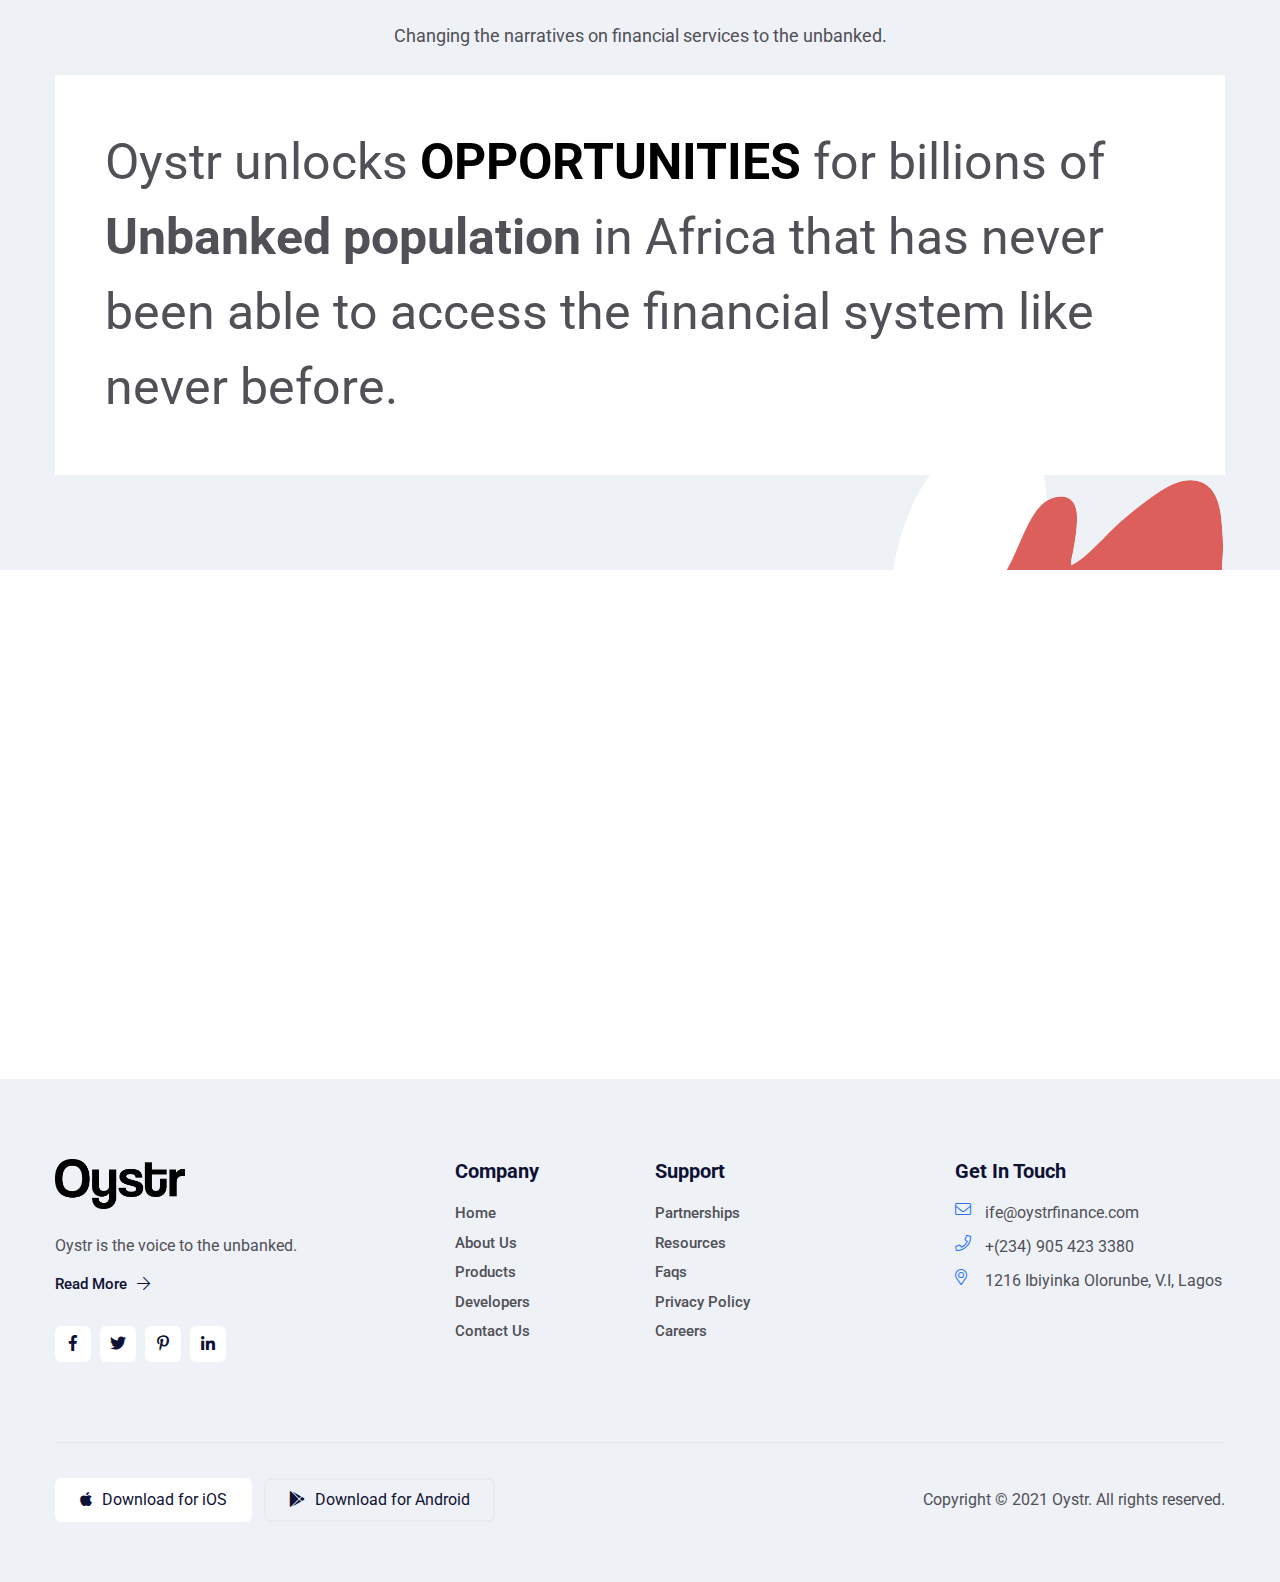
==== commit d4bcbc61: "updating home page and added contact us" ====
--- a/index.html
+++ b/index.html
@@ -148,39 +148,35 @@
                         <div class="appie-header-main-menu">
                             <ul>
                                 <li>
-                                    <a href="#">Home <i class="fal fa-angle-down"></i></a>
+                                    <a href="#">Home</a>
+                                </li>
+                                <li>
+                                    <a href="#">About Us</a>
+                                </li>
+                                <li> 
+                                    <a href="#">Products <i class="fal fa-angle-down"></i></a>
                                     <ul class="sub-menu">
-                                        <li><a href="index.html">Home 1</a></li>
+                                        <li><a href="#">OCollet</a></li>
+                                        <li><a href="#">OVerify</a></li>
+                                        <li><a href="#">OTag</a></li>
                                     </ul>
                                 </li>
                                 <li>
-                                    <a href="service-details.html">Service</a>
-                                </li>
-                                <li> 
-                                    <a href="#">Pages </a>
-                                    <ul class="sub-menu">
-                                        <li><a href="about-us.html">About Us 1</a></li>
-                                        <li><a href="about-us-2.html">About Us 2</a></li>
-                                        <li><a href="error.html">Error</a></li>
-                                    </ul>
+                                    <a href="#">Developers</a>
                                 </li>
                                 <li>
-                                    <a href="#">News <i class="fal fa-angle-down"></i></a>
-                                    <ul class="sub-menu">
-                                        <li><a href="news.html">News Page</a></li>
-                                        <li><a href="single-news.html">Single News</a></li>
-                                    </ul>
+                                    <a href="#"> Partners</a>
                                 </li>
                                 <li><a href="contact.html">Contact</a></li>
                             </ul>
                         </div>
                     </div>
                     <div class="col-lg-4  col-md-7 col-sm-6 col-6 order-2 order-sm-3">
-                        <div class="appie-btn-box text-right">
-                            <a class="login-btn" href="#"><i class="fal fa-user"></i> Login</a>
-                            <a class="main-btn ml-30" href="#">Get Started</a>
+                        <div class="appie-btn-box text-right black-color">
+                            <a class="login-btn black-color" href="#"><i class="fal fa-user"></i> Login</a>
+                            <a class="main-btn ml-30 black-color" href="#">Get Started</a>
                             <div class="toggle-btn ml-30 canvas_open d-lg-none d-block">
-                                <i class="fa fa-bars"></i>
+                                <i class="fa fa-bars black-color"></i>
                             </div>
                         </div>
                     </div>
@@ -199,14 +195,15 @@
                 <div class="col-lg-7" style="margin: 0">
                     <div class="appie-hero-content appie-hero-content-6 appie-hero-content-7">
                         <h1 class="appie-title" style="color: #000">Financial Identity For The Unbanked </h1>
-                        <p class="black-color">Oystr empowers businesses to render product & services to the unbanked by providing a unique identity, financial data & credit score across multiple service providers</p>
+                        <p class="black-color">Oystr opens a completely new world of opportunities for businesses to reach out to over 4 Billion unbanked population in Africa by empowering businesses with
+                            a unique financial identity for the unbanked, historical financial transaction records across providers & intelligent credit analysis and scoring models.</p>
                         <ul>
                             <li><a class="item-2" href="#" style="color: #000"><i class="fab fa-apple"></i> <span>IOS<span>SDK</span></span></a></li>
                             <li><a class="item-2" href="#" style="color: #000"><i class="fab fa-google-play"></i> <span>Android <span>SDK</span></span></a></li>
                             <li><a class="item-2" href="#" style="color: #000"><i class="fab fa-google-play"></i> <span>Online Web<span>APIs</span></span></a></li>
                         </ul>
-                        <div class="info">
-                            
+                        <div class="info" style="margin-top: 80px">
+                            <img src="assets/images/shallow.jpeg" />
                         </div>
                     </div>
                 </div>
@@ -234,7 +231,7 @@
                 <div class="col-lg-12">
                     <div class="appie-section-title">
                         <h3 class="appie-title text-primary">Your One Stop Shop For the Unbanked</h3>
-                        <p>Oystr helps you track the unbanked across multiple financial service providers</p>
+                        <p>Oystr helps to bring financial services to the unbanked population by tracking multiple data points for everyday transactions across multiple financial service providers.</p>
                     </div>
                 </div>
             </div>
@@ -262,8 +259,10 @@
                                 <div class="col-lg-6">
                                     <div class="appie-features-content wow animated fadeInRight" data-wow-duration="2000ms" data-wow-delay="600ms">
                                         <span>Identity</span>
-                                        <h3 class="title">Identify <br>The Unbanked</h3>
-                                        <p>Oystr allows you to give identity to that customer that has no bank account carrying out businesses across multiple service providers.</p>
+                                        <h3 class="title">Identity <br>To The Unbanked</h3>
+                                        <p>Oystr analyses transactions data across multiple financial sources and providers to give identity to that customer that has no bank account. 
+                                            <br /><br />With Oystr identity tags, the unbanked can easily receive money from anywhere in the world and withdraw it in their local currency.
+                                        </p>
                                         <a class="main-btn" href="#">Learn More</a>
                                     </div>
                                 </div>
@@ -280,7 +279,8 @@
                                     <div class="appie-features-content animated fadeInRight" data-wow-duration="2000ms" data-wow-delay="600ms">
                                         <span>Transaction</span>
                                         <h3 class="title">Transaction <br> Records</h3>
-                                        <p>Oystr gives you access to digital financial transactional records to be able to make informed decisions on the unbanked.</p>
+                                        <p>Oystr gives you access to raw digital financial transactional records, behavioural patterns for that unbanked user to allow you make informed decisions. 
+                                            <br /><br />With such data, businesses  are able but not limited to appropriately set caps and limit, get transactional trend, identify user preferences, spending and behavioural pattern and relationship with other providers. </p>
                                         <a class="main-btn" href="#">Learn More</a>
                                     </div>
                                 </div>
@@ -296,8 +296,10 @@
                                 <div class="col-lg-6">
                                     <div class="appie-features-content animated fadeInRight" data-wow-duration="2000ms" data-wow-delay="600ms">
                                         <span>Credit Score</span>
-                                        <h3 class="title">Credit <br> Worthiness</h3>
-                                        <p>Oystr uses artificial intelligence and machine learning to provide a valid credit worthiness for the unbanked.</p>
+                                        <h3 class="title">Credit Worthiness</h3>
+                                        <p>Oystr is not only able to collect credit information across various providers but also leverages on the uses artificial intelligence
+                                             and machine learning to provide intelligent credit analysis, worthiness status and decision engine to ensure your business is able to intelligently lends to the
+                                             unbanked and that they are able to pay back which in turn leads to business profits. </p>
                                         <a class="main-btn" href="#">Learn More</a>
                                     </div>
                                 </div>
@@ -307,7 +309,7 @@
                             <div class="row align-items-center">
                                 <div class="col-lg-6">
                                     <div class="appie-features-thumb text-center animated fadeInUp" data-wow-duration="2000ms" data-wow-delay="200ms">
-                                        <img src="assets/images/features-thumb-1.png" alt="">
+                                        <img src="assets/images/apis.png" alt="">
                                     </div>
                                 </div>
                                 <div class="col-lg-6">
@@ -345,7 +347,8 @@
                 <div class="col-lg-12">
                     <div class="appie-section-title">
                         <h3 class="appie-title">Wide Coverage Across Businesses</h3>
-                        <p>We have integrated to many fintechs and partners to provide a wide coverage of financial transactions. </p>
+                        <p>We continue to integrated to many financial service providers to provide a wide coverage of financial transactions for the unbanked.
+                        Our partners are using Oystr to better engage with their unbanked customer, while generating new revenue streams through Oystrs financial services integrations. </p>
                     </div>
                 </div>
             </div>
@@ -459,7 +462,7 @@
     <!--====== APPIE DOWNLOAD PART ENDS ======-->
 
     <!--====== APPIE TEAM PART START ======-->
-    
+    <!-- 
     <section class="appie-team-area pt-90 pb-90">
         <div class="container">
             <div class="row">
@@ -538,6 +541,7 @@
             </div>
         </div>
     </section>
+    -->
     
     <!--====== APPIE TEAM PART ENDS ======-->
 
@@ -552,77 +556,22 @@
             <div class="row">
                 <div class="col-lg-12">
                     <div class="appie-section-title text-center">
-                        <h3 class="appie-title">Frequently asked questions</h3>
-                        <p>Different layouts and styles for team sections.</p>
+                        <h3 class="appie-title">OYSTR TO THE UNBANKED</h3>
+                        <p>Changing the narratives on financial services to the unbanked.</p>
                     </div>                    
                 </div>
             </div>
             <div class="row">
-                <div class="col-lg-6">
-                    <div class="faq-accordion wow fadeInRight mt-30" data-wow-duration="1500ms">
-                        <div class="accrodion-grp wow fadeIn" data-wow-duration="1500ms" data-grp-name="faq-accrodion">
-                            <div class="accrodion active ">
-                                <div class="accrodion-inner">
-                                    <div class="accrodion-title">
-                                        <h4>Where do I usually find FAQs in a page?</h4>
-                                    </div>
-                                    <div class="accrodion-content">
-                                        <div class="inner">
-                                            <p>Naff Oxford vagabond in my flat chinwag blatant grub tomfoolery that I bits and bobs up the duff cras boot bevvy no biggie.</p>
-                                        </div><!-- /.inner -->
-                                    </div>
-                                </div><!-- /.accrodion-inner -->
-                            </div>
-                            <div class="accrodion  ">
-                                <div class="accrodion-inner">
-                                    <div class="accrodion-title">
-                                        <h4>Where do I usually find FAQs in a page?</h4>
-                                    </div>
-                                    <div class="accrodion-content">
-                                        <div class="inner">
-                                            <p>Naff Oxford vagabond in my flat chinwag blatant grub tomfoolery that I bits and bobs up the duff cras boot bevvy no biggie.</p>
-                                        </div><!-- /.inner -->
-                                    </div>
-                                </div><!-- /.accrodion-inner -->
-                            </div>
-                        </div>
-                    </div>
-                </div>
-                <div class="col-lg-6">
-                    <div class="faq-accordion wow fadeInRight mt-30" data-wow-duration="1500ms">
-                        <div class="accrodion-grp wow fadeIn" data-wow-duration="1500ms" data-grp-name="faq-accrodion">
-                            <div class="accrodion ">
-                                <div class="accrodion-inner">
-                                    <div class="accrodion-title">
-                                        <h4>Where do I usually find FAQs in a page?</h4>
-                                    </div>
-                                    <div class="accrodion-content">
-                                        <div class="inner">
-                                            <p>Naff Oxford vagabond in my flat chinwag blatant grub tomfoolery that I bits and bobs up the duff cras boot bevvy no biggie.</p>
-                                        </div><!-- /.inner -->
-                                    </div>
-                                </div><!-- /.accrodion-inner -->
-                            </div>
-                            <div class="accrodion  ">
-                                <div class="accrodion-inner">
-                                    <div class="accrodion-title">
-                                        <h4>Where do I usually find FAQs in a page?</h4>
-                                    </div>
-                                    <div class="accrodion-content">
-                                        <div class="inner">
-                                            <p>Naff Oxford vagabond in my flat chinwag blatant grub tomfoolery that I bits and bobs up the duff cras boot bevvy no biggie.</p>
-                                        </div><!-- /.inner -->
-                                    </div>
-                                </div><!-- /.accrodion-inner -->
-                            </div>
-                        </div>
-                    </div>
-                </div>
+                
                 <div class="col-lg-12">
-                    <div class="faq-text text-center pt-40">
-                        <p>Can't find an answer? <a href="mailto:demo@gmail.com">Email us</a></p>
-                    </div>
-                </div>
+                    <div style="background-color: #fff; font-size: 50px; padding: 50px">
+                        Oystr unlocks <b class="black-color">OPPORTUNITIES</b> for billions of <b class="">Unbanked population</b> in Africa that has never been able to access the financial system like never before.
+
+                    
+                    </div>
+                    
+                </div>
+              
             </div>
         </div>
     </section>
@@ -691,8 +640,8 @@
                             <li><a href="#">Home</a></li>
                             <li><a href="#">About Us</a></li>
                             <li><a href="#">Products</a></li>
-                            <li><a href="#">Partners</a></li>
-                            <li><a href="#">Contact</a></li>
+                            <li><a href="#">Developers</a></li>
+                            <li><a href="#">Contact Us</a></li>
                         </ul>
                     </div>
                 </div>
@@ -700,7 +649,7 @@
                     <div class="footer-navigation">
                         <h4 class="title">Support</h4>
                         <ul>
-                            <li><a href="#">Community</a></li>
+                            <li><a href="#">Partnerships</a></li>
                             <li><a href="#">Resources</a></li>
                             <li><a href="#">Faqs</a></li>
                             <li><a href="#">Privacy Policy</a></li>
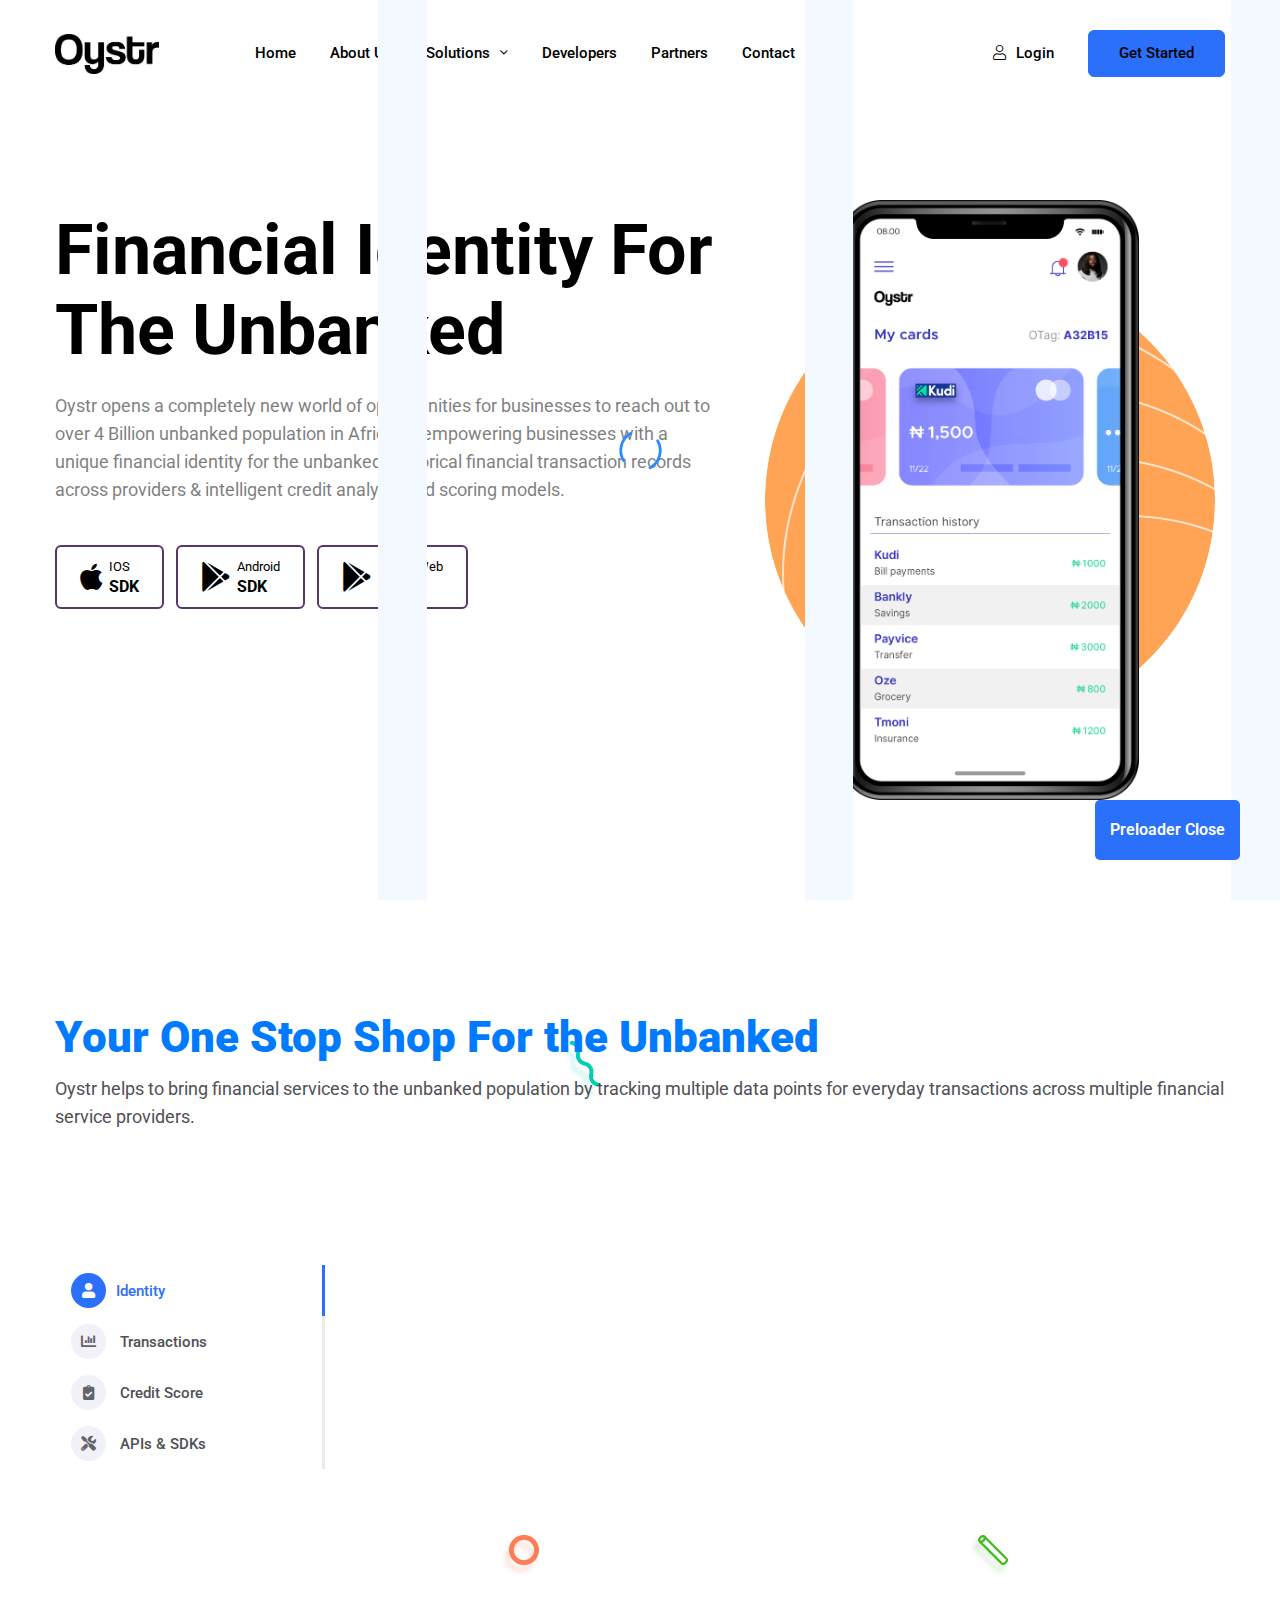
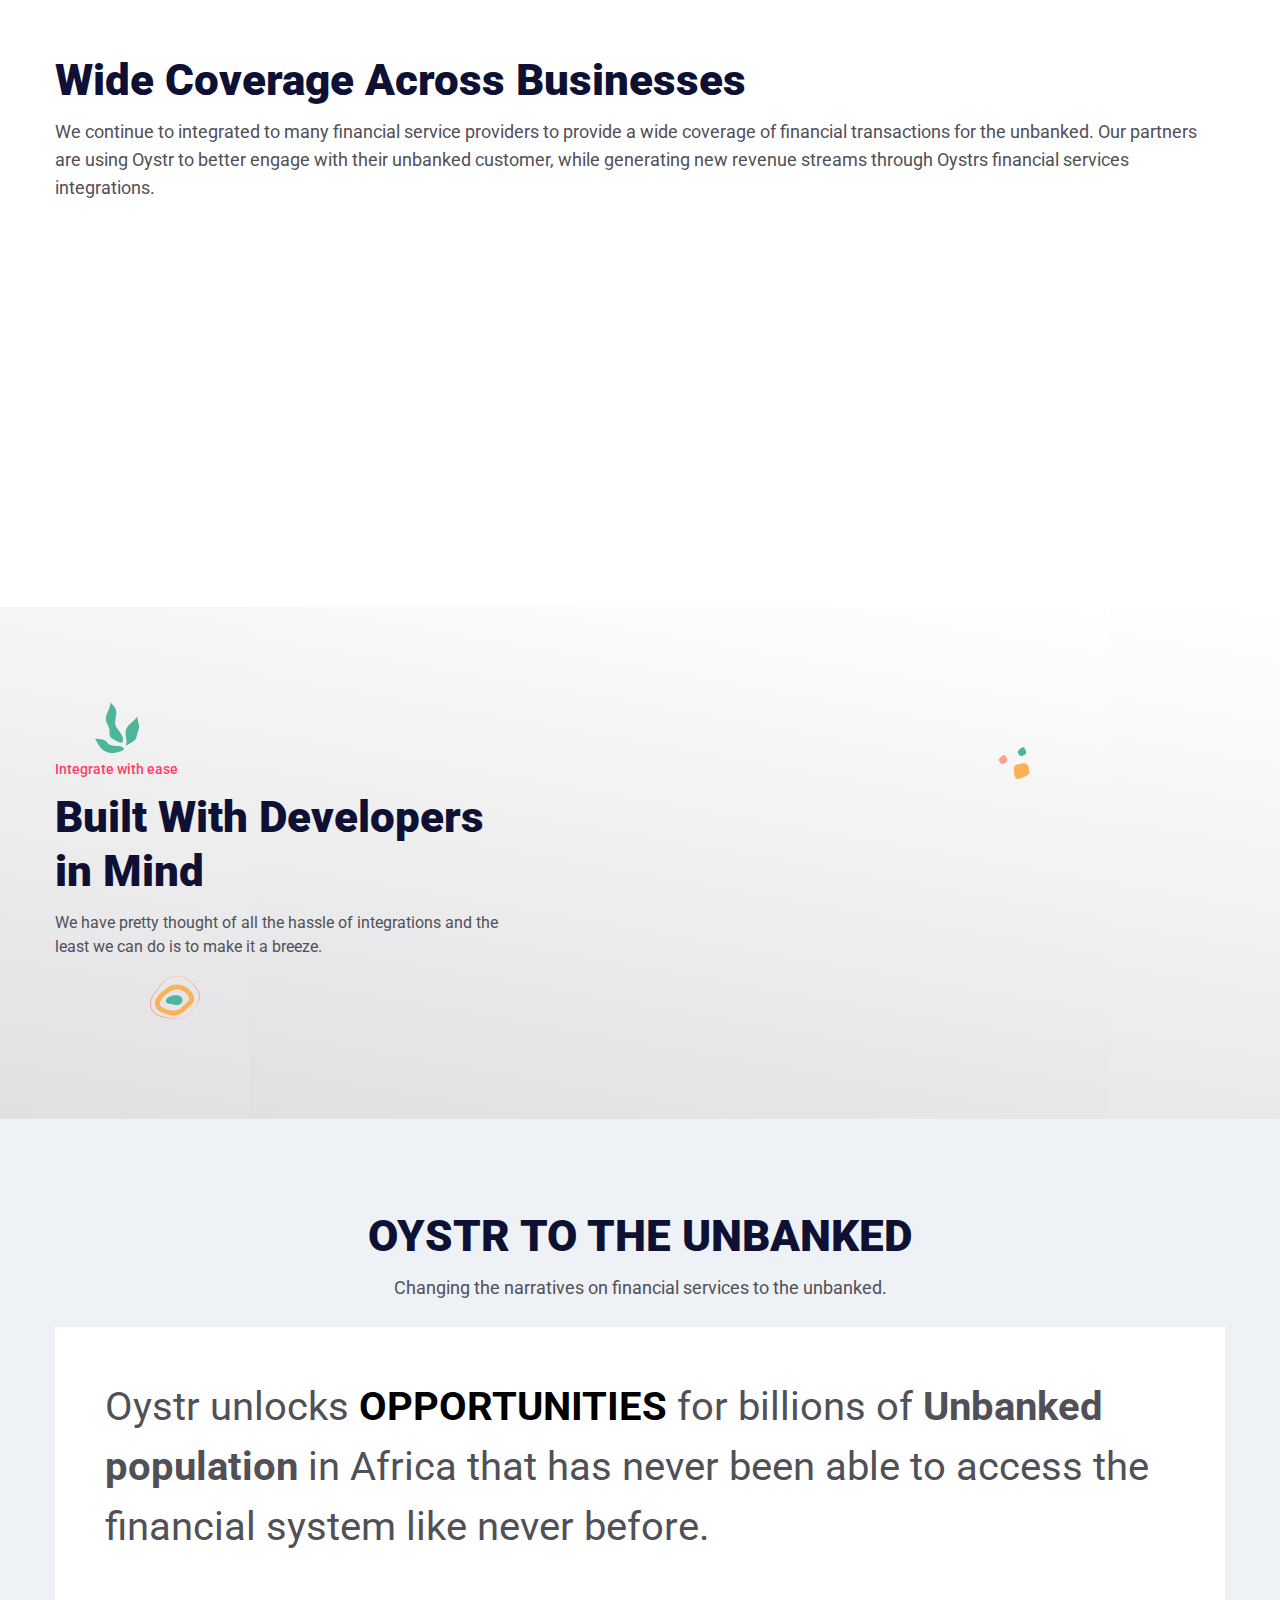
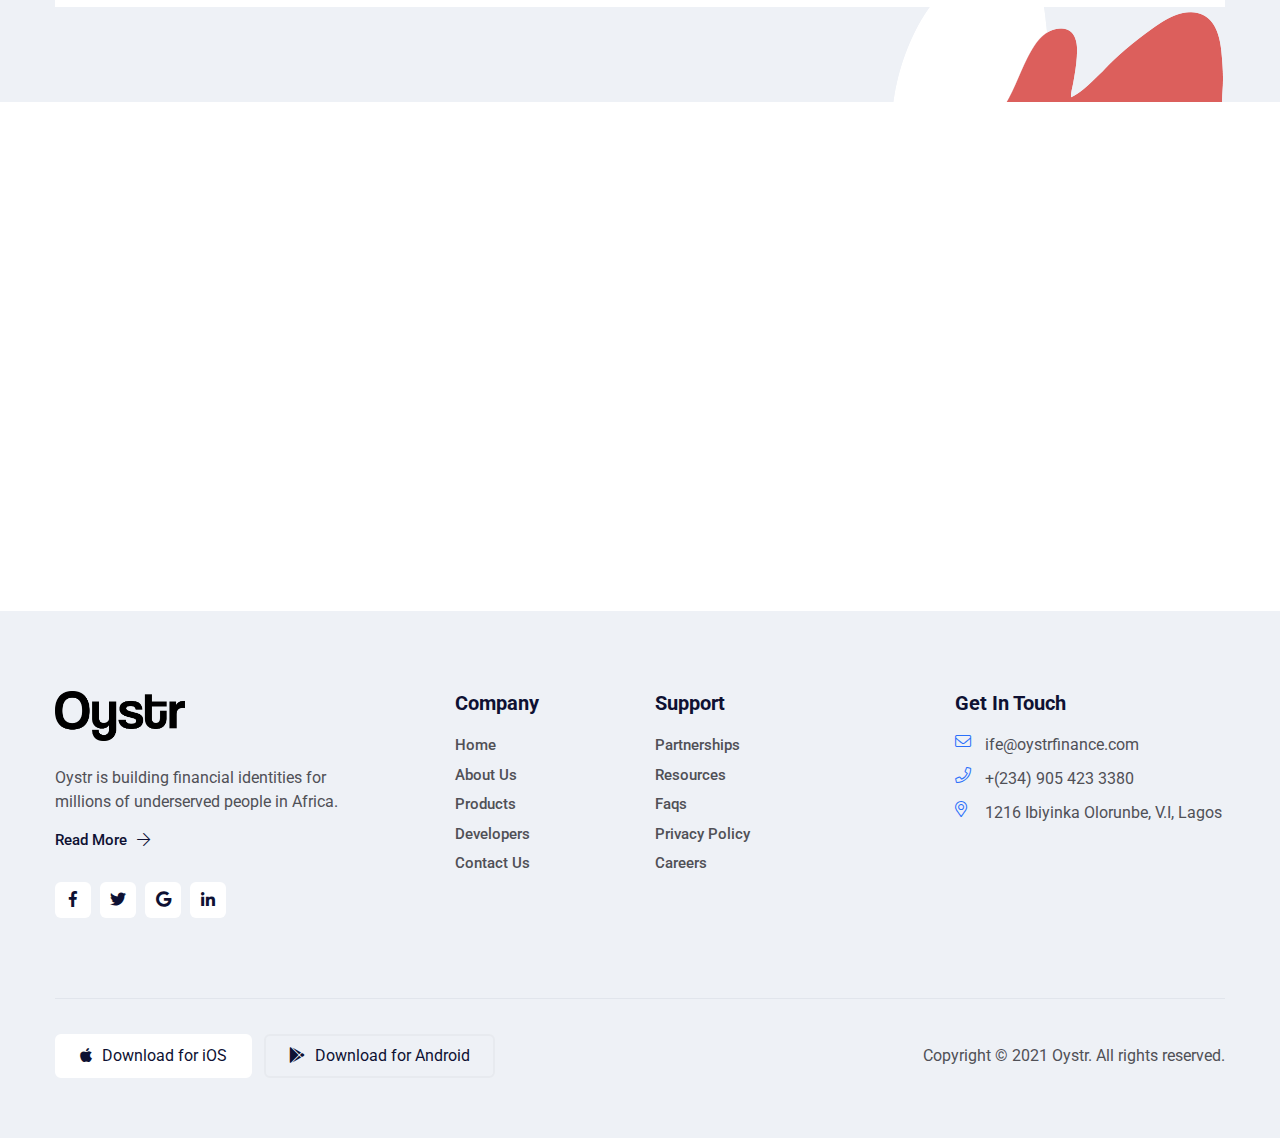
==== commit 800651a1: "added updates" ====
--- a/index.html
+++ b/index.html
@@ -89,14 +89,13 @@
                                     <a href="#" class="black-color">Home</a>
                                 </li>
                                 <li class="menu-item-has-children active">
-                                    <a href="#service">About Us</a>
+                                    <a href="about-us.html">About Us</a>
                                 </li>
                                 <li class="menu-item-has-children active">
-                                    <a href="#">Products</a>
+                                    <a href="#">Solutions</a>
                                     <ul class="sub-menu">
-                                        <li><a href="index.html">Oystr Identity</a></li>
-                                        <li><a href="index-2.html">Oystr Transactions</a></li>
-                                        <li><a href="index-2.html">Oystr Credit</a></li>
+                                        <li><a href="index.html">For financial institutions</a></li>
+                                        <li><a href="index-2.html">For MMOs and Retail companies</a></li>
                                     </ul>
                                 </li>
                                 <li class="menu-item-has-children active">
@@ -110,10 +109,10 @@
                         </div>
                         <div class="offcanvas-social">
                             <ul class="text-center">
-                                <li><a href="%24.html"><i class="fab fa-facebook-f"></i></a></li>
-                                <li><a href="%24.html"><i class="fab fa-twitter"></i></a></li>
-                                <li><a href="%24.html"><i class="fab fa-instagram"></i></a></li>
-                                <li><a href="%24.html"><i class="fab fa-dribbble"></i></a></li>
+                                <li><a href="https://facebook.com/pages/oystrfinance"><i class="fab fa-facebook-f"></i></a></li>
+                                <li><a href="https://twitter.com/oystrfinance"><i class="fab fa-twitter"></i></a></li>
+                                <li><a href="https://instagram.com/oystrfinance"><i class="fab fa-instagram"></i></a></li>
+                                <li><a href="https://linkedin.com/in/oystrfinance"><i class="fab fa-linkedin"></i></a></li>
                             </ul>
                         </div>
                         <div class="footer-widget-info">
@@ -151,14 +150,13 @@
                                     <a href="#">Home</a>
                                 </li>
                                 <li>
-                                    <a href="#">About Us</a>
+                                    <a href="about-us.html">About Us</a>
                                 </li>
                                 <li> 
-                                    <a href="#">Products <i class="fal fa-angle-down"></i></a>
-                                    <ul class="sub-menu">
-                                        <li><a href="#">OCollet</a></li>
-                                        <li><a href="#">OVerify</a></li>
-                                        <li><a href="#">OTag</a></li>
+                                    <a href="#">Solutions <i class="fal fa-angle-down"></i></a>
+                                    <ul class="sub-menu" style="min-width: 300px">
+                                        <li><a href="index.html">For Financial Institutions</a></li>
+                                         <li><a href="index-2.html">For MMOs & Retail Companies</a></li>
                                     </ul>
                                 </li>
                                 <li>
@@ -203,14 +201,14 @@
                             <li><a class="item-2" href="#" style="color: #000"><i class="fab fa-google-play"></i> <span>Online Web<span>APIs</span></span></a></li>
                         </ul>
                         <div class="info" style="margin-top: 80px">
-                            <img src="assets/images/shallow.jpeg" />
+                            
                         </div>
                     </div>
                 </div>
                 <div class="col-lg-5">
                     <div class="appie-hero-thumb-6">
                         <div class="thumb wow animated fadeInUp text-center" data-wow-duration="1000ms" data-wow-delay="600ms">
-                            <img src="assets/images/hero-thumb-8.png" alt="">
+                            <img src="assets/images/hero-thumb-8.png" alt="" style="height: 600px">
                             <div class="back-image">
                                 <img src="assets/images/hero-shape-2.png" alt="">
                             </div>
@@ -564,7 +562,7 @@
             <div class="row">
                 
                 <div class="col-lg-12">
-                    <div style="background-color: #fff; font-size: 50px; padding: 50px">
+                    <div style="background-color: #fff; font-size: 40px; padding: 50px">
                         Oystr unlocks <b class="black-color">OPPORTUNITIES</b> for billions of <b class="">Unbanked population</b> in Africa that has never been able to access the financial system like never before.
 
                     
@@ -621,14 +619,14 @@
                         <div class="logo">
                             <a href="#"><img src="assets/images/oystr_logo_t.png" alt="" height="50px"></a>
                         </div>
-                        <p>Oystr is the voice to the unbanked.</p>
+                        <p>Oystr is building financial identities for millions of underserved people in Africa.</p>
                         <a href="#">Read More <i class="fal fa-arrow-right"></i></a>
                         <div class="social mt-30">
                             <ul>
-                                <li><a href="#"><i class="fab fa-facebook-f"></i></a></li>
-                                <li><a href="#"><i class="fab fa-twitter"></i></a></li>
-                                <li><a href="#"><i class="fab fa-pinterest-p"></i></a></li>
-                                <li><a href="#"><i class="fab fa-linkedin-in"></i></a></li>
+                                <li><a href="https://facebook.com/pages/oystrfinance"><i class="fab fa-facebook-f"></i></a></li>
+                                <li><a href="https://twitter.com/oystrfinance"><i class="fab fa-twitter"></i></a></li>
+                                <li><a href="https://instagram.com/oystrfinance"><i class="fab fa-google"></i></a></li>
+                                <li><a href="https://linkedin.com/in/oystrfinance"><i class="fab fa-linkedin-in"></i></a></li>
                             </ul>
                         </div>
                     </div>
@@ -638,7 +636,7 @@
                         <h4 class="title">Company</h4>
                         <ul>
                             <li><a href="#">Home</a></li>
-                            <li><a href="#">About Us</a></li>
+                            <li><a href="about-us.html">About Us</a></li>
                             <li><a href="#">Products</a></li>
                             <li><a href="#">Developers</a></li>
                             <li><a href="#">Contact Us</a></li>
--- a/assets/css/style.css
+++ b/assets/css/style.css
@@ -4857,7 +4857,7 @@
         font-size: 16px; } }
 
 .appie-about-page-area {
-  padding-top: 462px;
+  padding-top: 30px;
   padding-bottom: 100px;
   background-image: url(../images/about-page-bg.jpg);
   background-size: cover;
@@ -4866,8 +4866,8 @@
   margin-top: 345px; }
   @media (max-width: 767px) {
     .appie-about-page-area {
-      margin-top: 80px;
-      padding-top: 80px; } }
+      margin-top: 0px;
+      padding-top: 0px; } }
 
 .appie-about-page-content {
   position: relative; }
@@ -4895,10 +4895,10 @@
     position: absolute;
     content: '';
     left: 0;
-    top: -710px;
-    height: 645px;
-    width: 80vw;
-    background-image: url(../images/about-page-thumb.jpg);
+    top: -610px;
+    height: 345px;
+    width: 50vw;
+    background-image: url(../images/about-page-thumbb.jpg);
     background-size: cover;
     background-position: center;
     background-repeat: no-repeat; }
@@ -4914,7 +4914,7 @@
     @media only screen and (min-width: 576px) and (max-width: 767px) {
       .appie-about-page-content::before {
         width: 100%;
-        height: 400px;
+        height: 0px;
         display: block; } }
 
 .appie-how-it-work-content > .title {
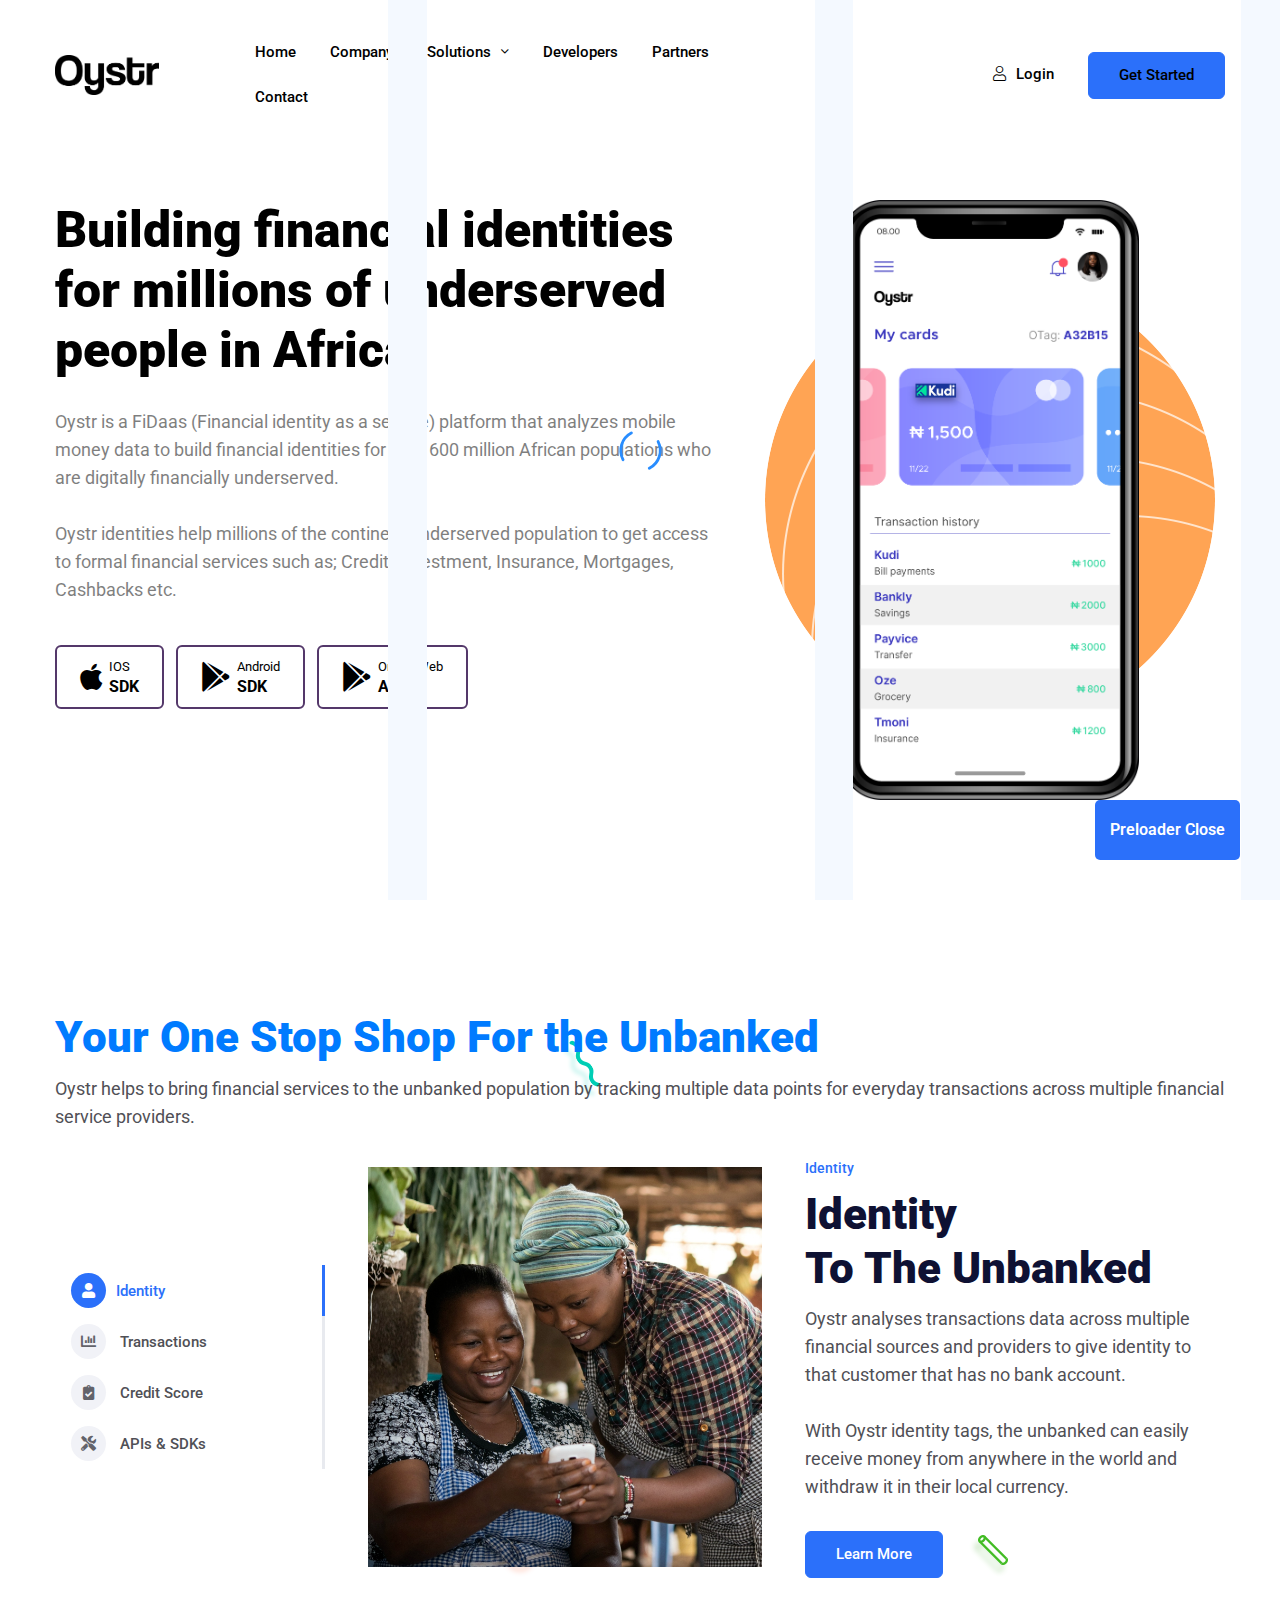
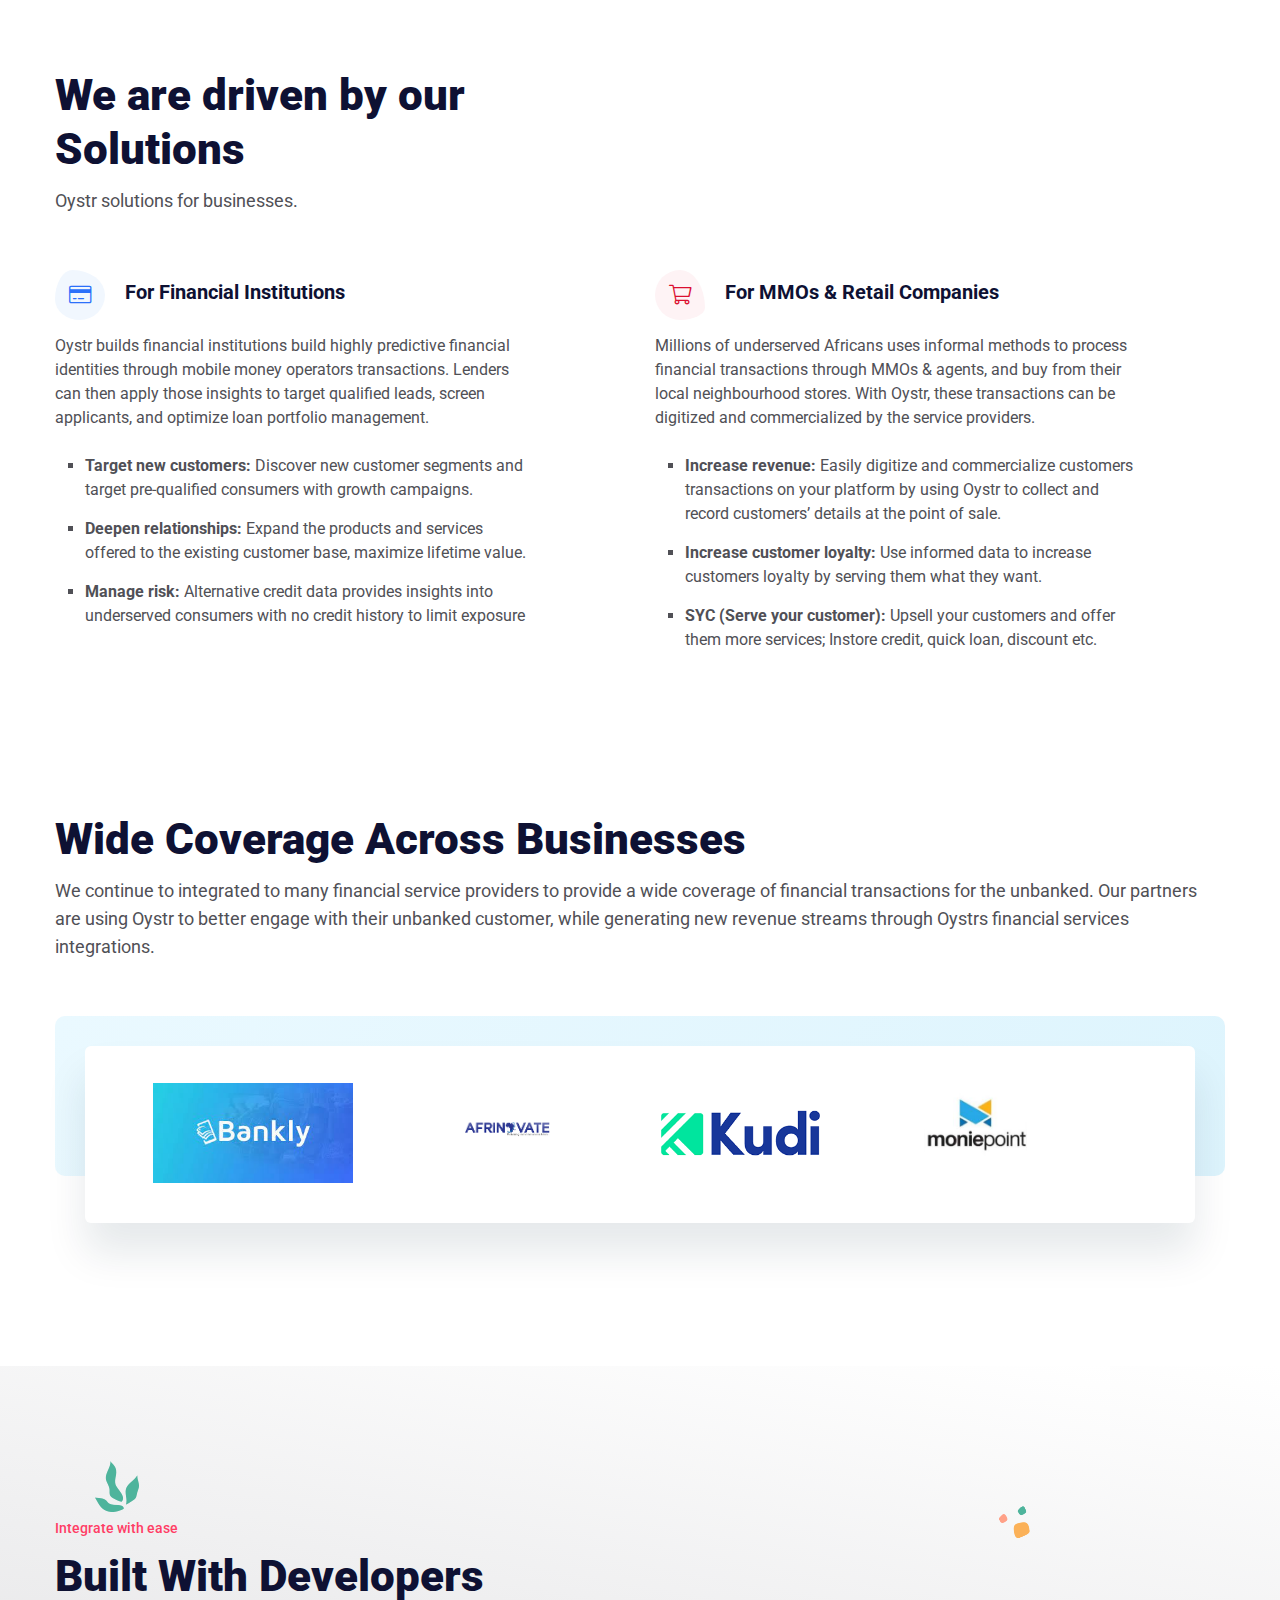
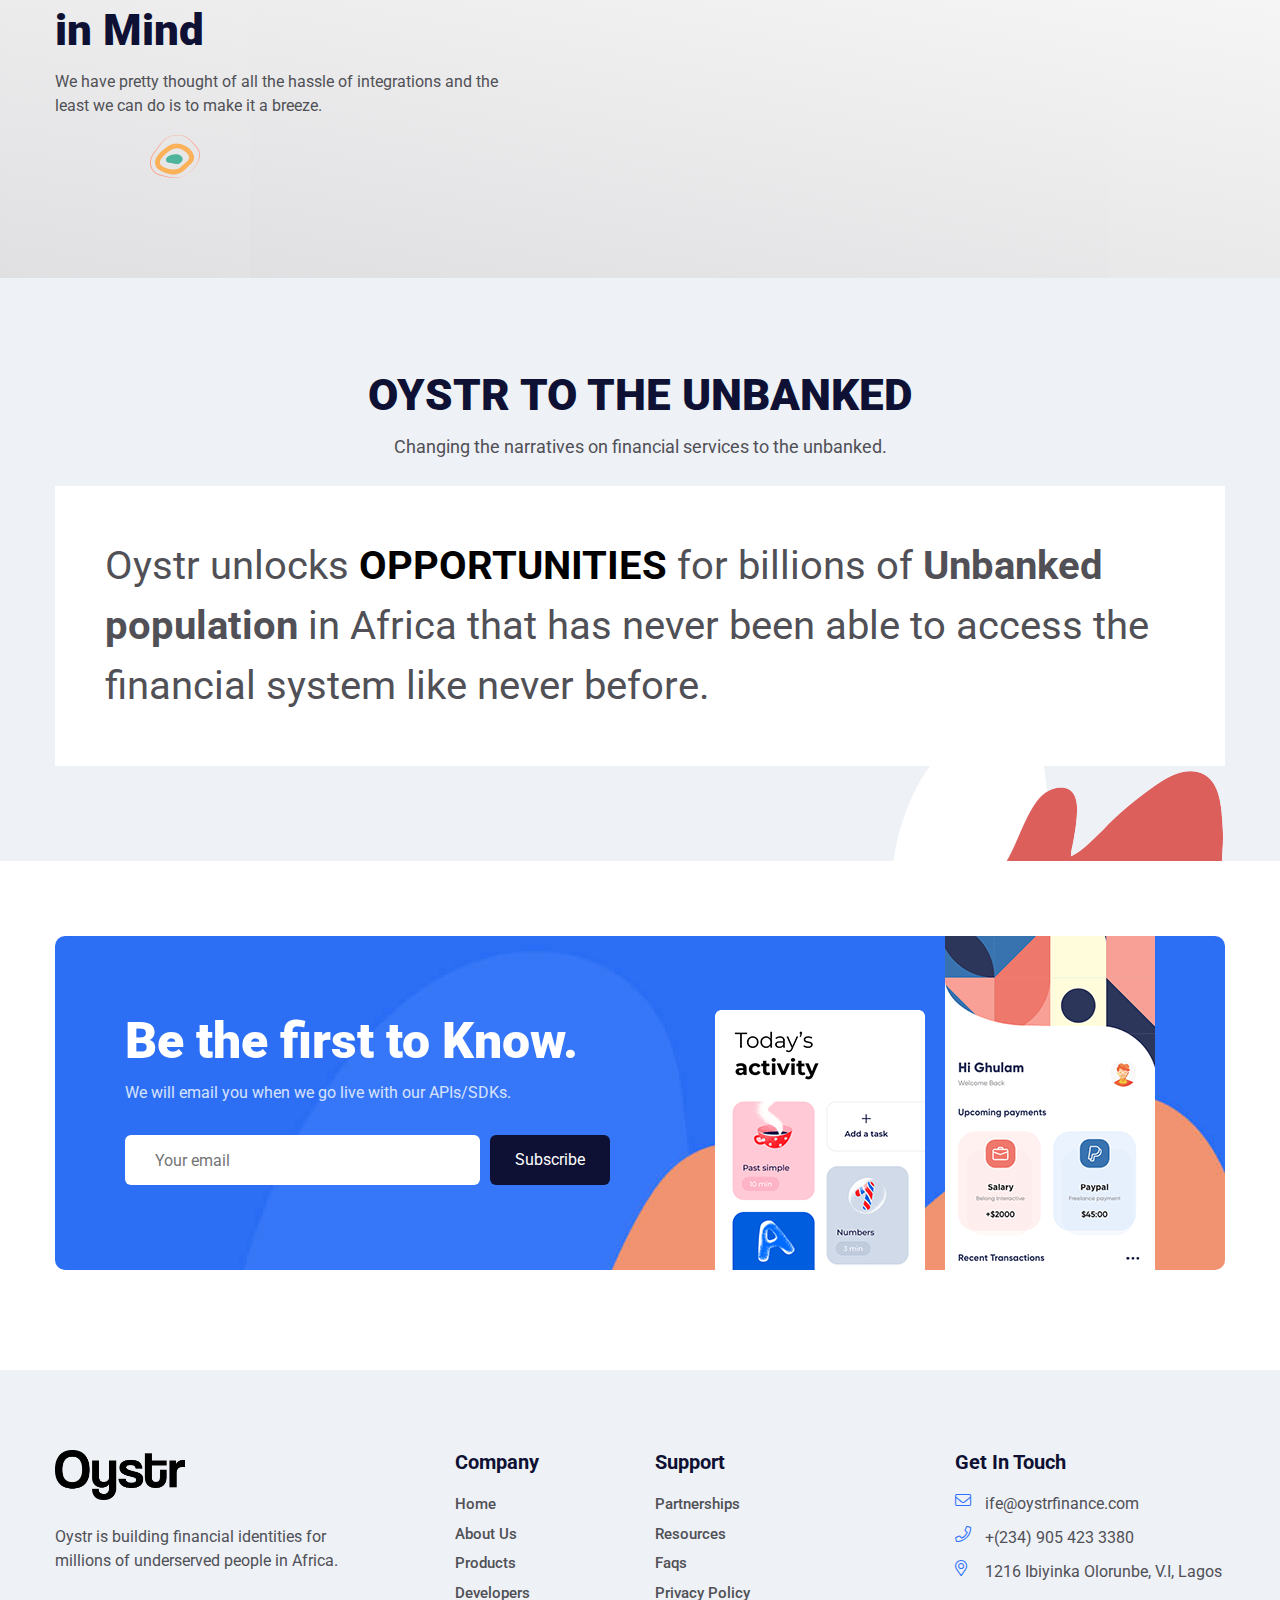
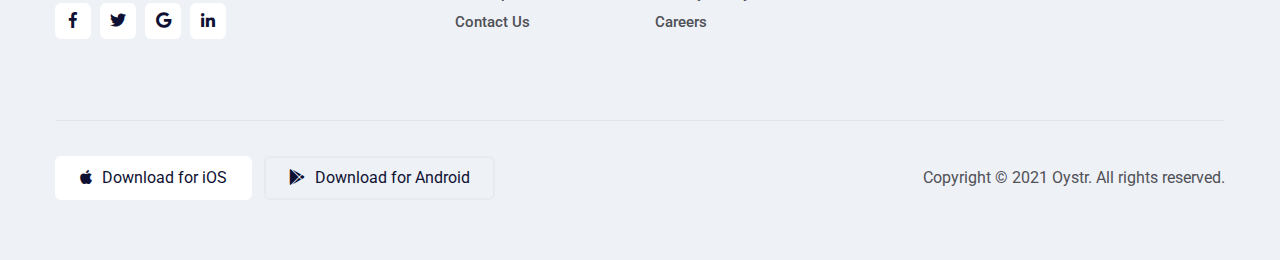
==== commit 4c196e49: "one page website" ====
--- a/index.html
+++ b/index.html
@@ -50,6 +50,9 @@
         .gist{
             width: 100%;
         }
+        html {
+              scroll-behavior: smooth !important;
+        }
     </style>
   
 </head>
@@ -89,21 +92,21 @@
                                     <a href="#" class="black-color">Home</a>
                                 </li>
                                 <li class="menu-item-has-children active">
-                                    <a href="about-us.html">About Us</a>
+                                    <a href="#features" class="black-color">Company</a>
                                 </li>
                                 <li class="menu-item-has-children active">
-                                    <a href="#">Solutions</a>
+                                    <a href="#service">Solutions</a>
                                     <ul class="sub-menu">
-                                        <li><a href="index.html">For financial institutions</a></li>
-                                        <li><a href="index-2.html">For MMOs and Retail companies</a></li>
+                                        <li><a href="#service">For financial institutions</a></li>
+                                        <li><a href="#service">For MMOs and Retail companies</a></li>
                                     </ul>
                                 </li>
                                 <li class="menu-item-has-children active">
-                                    <a href="#testimonial">APIs & SDKs</a>
+                                    <a href="#developers">Developers</a>
                                 </li>
                                 
                                 <li class="menu-item-has-children active">
-                                    <a href="contact.html">Contact</a>
+                                    <a href="#contact">Contact</a>
                                 </li>
                             </ul>
                         </div>
@@ -150,22 +153,22 @@
                                     <a href="#">Home</a>
                                 </li>
                                 <li>
-                                    <a href="about-us.html">About Us</a>
+                                    <a href="#features">Company</a>
                                 </li>
                                 <li> 
-                                    <a href="#">Solutions <i class="fal fa-angle-down"></i></a>
+                                    <a href="#service">Solutions <i class="fal fa-angle-down"></i></a>
                                     <ul class="sub-menu" style="min-width: 300px">
-                                        <li><a href="index.html">For Financial Institutions</a></li>
-                                         <li><a href="index-2.html">For MMOs & Retail Companies</a></li>
+                                        <li><a href="#service">For Financial Institutions</a></li>
+                                         <li><a href="#service">For MMOs & Retail Companies</a></li>
                                     </ul>
                                 </li>
                                 <li>
-                                    <a href="#">Developers</a>
+                                    <a href="#developers">Developers</a>
                                 </li>
                                 <li>
-                                    <a href="#"> Partners</a>
-                                </li>
-                                <li><a href="contact.html">Contact</a></li>
+                                    <a href="#partners"> Partners</a>
+                                </li>
+                                <li><a href="#contact">Contact</a></li>
                             </ul>
                         </div>
                     </div>
@@ -187,14 +190,21 @@
 
     <!--====== APPIE HERO PART START ======-->
     
-    <section class="appie-hero-area appie-hero-6-area appie-hero-7-area" style="background-image: none;background-color: #fff; color: #000">
+    <section class="appie-hero-area appie-hero-6-area appie-hero-7-area" style="background-image: none;background-color: #fff; color: #000" name="index">
         <div class="container" style="background-color: #fff; color: #000" style="margin: 0">
             <div class="row " style="background-color: #fff; color: #000">
                 <div class="col-lg-7" style="margin: 0">
                     <div class="appie-hero-content appie-hero-content-6 appie-hero-content-7">
-                        <h1 class="appie-title" style="color: #000">Financial Identity For The Unbanked </h1>
-                        <p class="black-color">Oystr opens a completely new world of opportunities for businesses to reach out to over 4 Billion unbanked population in Africa by empowering businesses with
-                            a unique financial identity for the unbanked, historical financial transaction records across providers & intelligent credit analysis and scoring models.</p>
+                        <h5 class="" style="color: #000; font-size: 50px">Building financial identities for millions of underserved people in Africa </h5>
+                        <p class="black-color"><br />
+                            Oystr is a FiDaas (Financial identity as a service) platform that analyzes mobile money
+                                data to build financial identities for over 600 million African populations who are digitally
+                                financially underserved.</p>
+                        <p class="black-color"><br />
+                                Oystr identities help millions of the continent underserved population to get access to
+                                formal financial services such as; Credit, Investment, Insurance, Mortgages, Cashbacks
+                                etc.
+                        </p>
                         <ul>
                             <li><a class="item-2" href="#" style="color: #000"><i class="fab fa-apple"></i> <span>IOS<span>SDK</span></span></a></li>
                             <li><a class="item-2" href="#" style="color: #000"><i class="fab fa-google-play"></i> <span>Android <span>SDK</span></span></a></li>
@@ -223,7 +233,7 @@
 
     <!--====== APPIE FEATURES PART START ======-->
     
-    <section class="appie-features-area pt-100" id="features">
+    <section class="appie-features-area pt-100" id="features" name="features">
         <div class="container">
             <div class="row">
                 <div class="col-lg-12">
@@ -337,9 +347,76 @@
     
     <!--====== APPIE FEATURES PART ENDS ======-->
 
+     <!--====== APPIE SERRVICE 2 PART START ======-->
+    
+     <section class="appie-services-2-area pt-90 pb-55" id="service" name="service">
+        <div class="container">
+            <div class="row align-items-end">
+                <div class="col-lg-6 col-md-8">
+                    <div class="appie-section-title">
+                        <h3 class="appie-title">We are driven by our Solutions</h3>
+                        <p>Oystr solutions for businesses. </p>
+                    </div>
+                </div>
+            </div>
+            <div class="row">
+                <div class="col-lg-6 col-md-8">
+                    <div class="appie-single-service-2 appie-single-service-about mt-30 wow animated fadeInUp" data-wow-duration="2000ms" data-wow-delay="200ms">
+                        <div class="icon" style="float: left;margin-right: 20px;">
+                            <i class="fal fa-credit-card"></i>
+                        </div>
+                        <h4 class="title" style="padding-top: 10px; padding-bottom: 20px">For Financial Institutions</h4>
+                        <div style="clear: both"></div>
+                        <p>Oystr builds financial institutions build highly predictive financial identities through mobile money operators
+                            transactions. Lenders can then apply those insights to target qualified leads, screen applicants, 
+                            and optimize loan portfolio management.</p>
+                            
+                        <p><br />
+                           <ul style="list-style-type:square; padding-left: 30px;">
+                                <li style="margin-bottom: 15px"><strong>Target new customers:</strong> Discover new customer segments and target pre-qualified consumers with growth campaigns.</li>
+                                <li style="margin-bottom: 15px"><strong>Deepen relationships:</strong> Expand the products and services offered to the existing
+                                    customer base, maximize lifetime value.</li>
+                                <li><strong>Manage risk:</strong> Alternative credit data provides insights into underserved consumers with
+                                    no credit history to limit exposure</li>
+                           </ul> 
+                        </p>
+
+
+                    </div>
+                </div>
+                <div class="col-lg-6 col-md-6">
+                    <div class="appie-single-service-2 appie-single-service-about item-2 mt-30 wow animated fadeInUp" data-wow-duration="2000ms" data-wow-delay="400ms">
+                        <div class="icon" style="float: left;margin-right: 20px;">
+                            <i class="fal fa-shopping-cart"></i>
+                        </div>
+                        <h4 class="title" style="padding-top: 10px; padding-bottom: 20px">For MMOs & Retail Companies</h4>
+                        <div style="clear: both"></div>
+                        <p>Millions of underserved Africans uses informal methods to process
+                            financial transactions through MMOs & agents, and buy from their local
+                            neighbourhood stores. With Oystr, these transactions can be digitized and
+                            commercialized by the service providers.</p>
+
+                        <p><br />
+                            <ul style="list-style-type:square; padding-left: 30px;">
+                                    <li style="margin-bottom: 15px"><strong>Increase revenue:</strong> Easily digitize and commercialize customers transactions on your
+                                        platform by using Oystr to collect and record customers’ details at the point of sale.</li>
+                                    <li style="margin-bottom: 15px"><strong>Increase customer loyalty:</strong> Use informed data to increase customers loyalty by
+                                        serving them what they want.</li>
+                                    <li><strong>SYC (Serve your customer):</strong> Upsell your customers and offer them more services;
+                                        Instore credit, quick loan, discount etc.</li>
+                            </ul> 
+                            </p>
+                    </div>
+                </div>
+            </div>
+        </div>
+    </section>
+    
+    <!--====== APPIE SERRVICE 2 PART ENDS ======-->
+
      <!--====== APPIE COUNTER PART START ======-->
     
-     <section class="appie-counter-area pt-75 pb-190">
+     <section class="appie-counter-area pt-75 pb-190" name="partners" id="partners">
         <div class="container">
             <div class="row">
                 <div class="col-lg-12">
@@ -431,7 +508,7 @@
 
     <!--====== APPIE DOWNLOAD PART START ======-->
     
-    <section class="appie-download-area pt-150 pb-160">
+    <section class="appie-download-area pt-150 pb-160" name="developers" id="developers">
         <div class="container">
             <div class="row">
                 <div class="col-lg-5">
@@ -611,7 +688,7 @@
 
     <!--====== APPIE FOOTER PART START ======-->
     
-    <section class="appie-footer-area">
+    <section class="appie-footer-area" name="contact" id="contact">
         <div class="container">
             <div class="row">
                 <div class="col-lg-4 col-md-6">
@@ -620,7 +697,7 @@
                             <a href="#"><img src="assets/images/oystr_logo_t.png" alt="" height="50px"></a>
                         </div>
                         <p>Oystr is building financial identities for millions of underserved people in Africa.</p>
-                        <a href="#">Read More <i class="fal fa-arrow-right"></i></a>
+                        
                         <div class="social mt-30">
                             <ul>
                                 <li><a href="https://facebook.com/pages/oystrfinance"><i class="fab fa-facebook-f"></i></a></li>
@@ -726,6 +803,33 @@
     
     <!--====== Main js ======-->
     <script src="assets/js/main.js"></script>
+    <script src="https://ajax.googleapis.com/ajax/libs/jquery/3.3.1/jquery.min.js"></script>
+    <script>
+        $(document).ready(function(){
+          // Add smooth scrolling to all links
+          $("a").on('click', function(event) {
+        
+            // Make sure this.hash has a value before overriding default behavior
+            if (this.hash !== "") {
+              // Prevent default anchor click behavior
+              event.preventDefault();
+        
+              // Store hash
+              var hash = this.hash;
+        
+              // Using jQuery's animate() method to add smooth page scroll
+              // The optional number (800) specifies the number of milliseconds it takes to scroll to the specified area
+              $('html, body').animate({
+                scrollTop: $(hash).offset().top
+              }, 800, function(){
+        
+                // Add hash (#) to URL when done scrolling (default click behavior)
+                window.location.hash = hash;
+              });
+            } // End if
+          });
+        });
+        </script>
 
 </body>
 
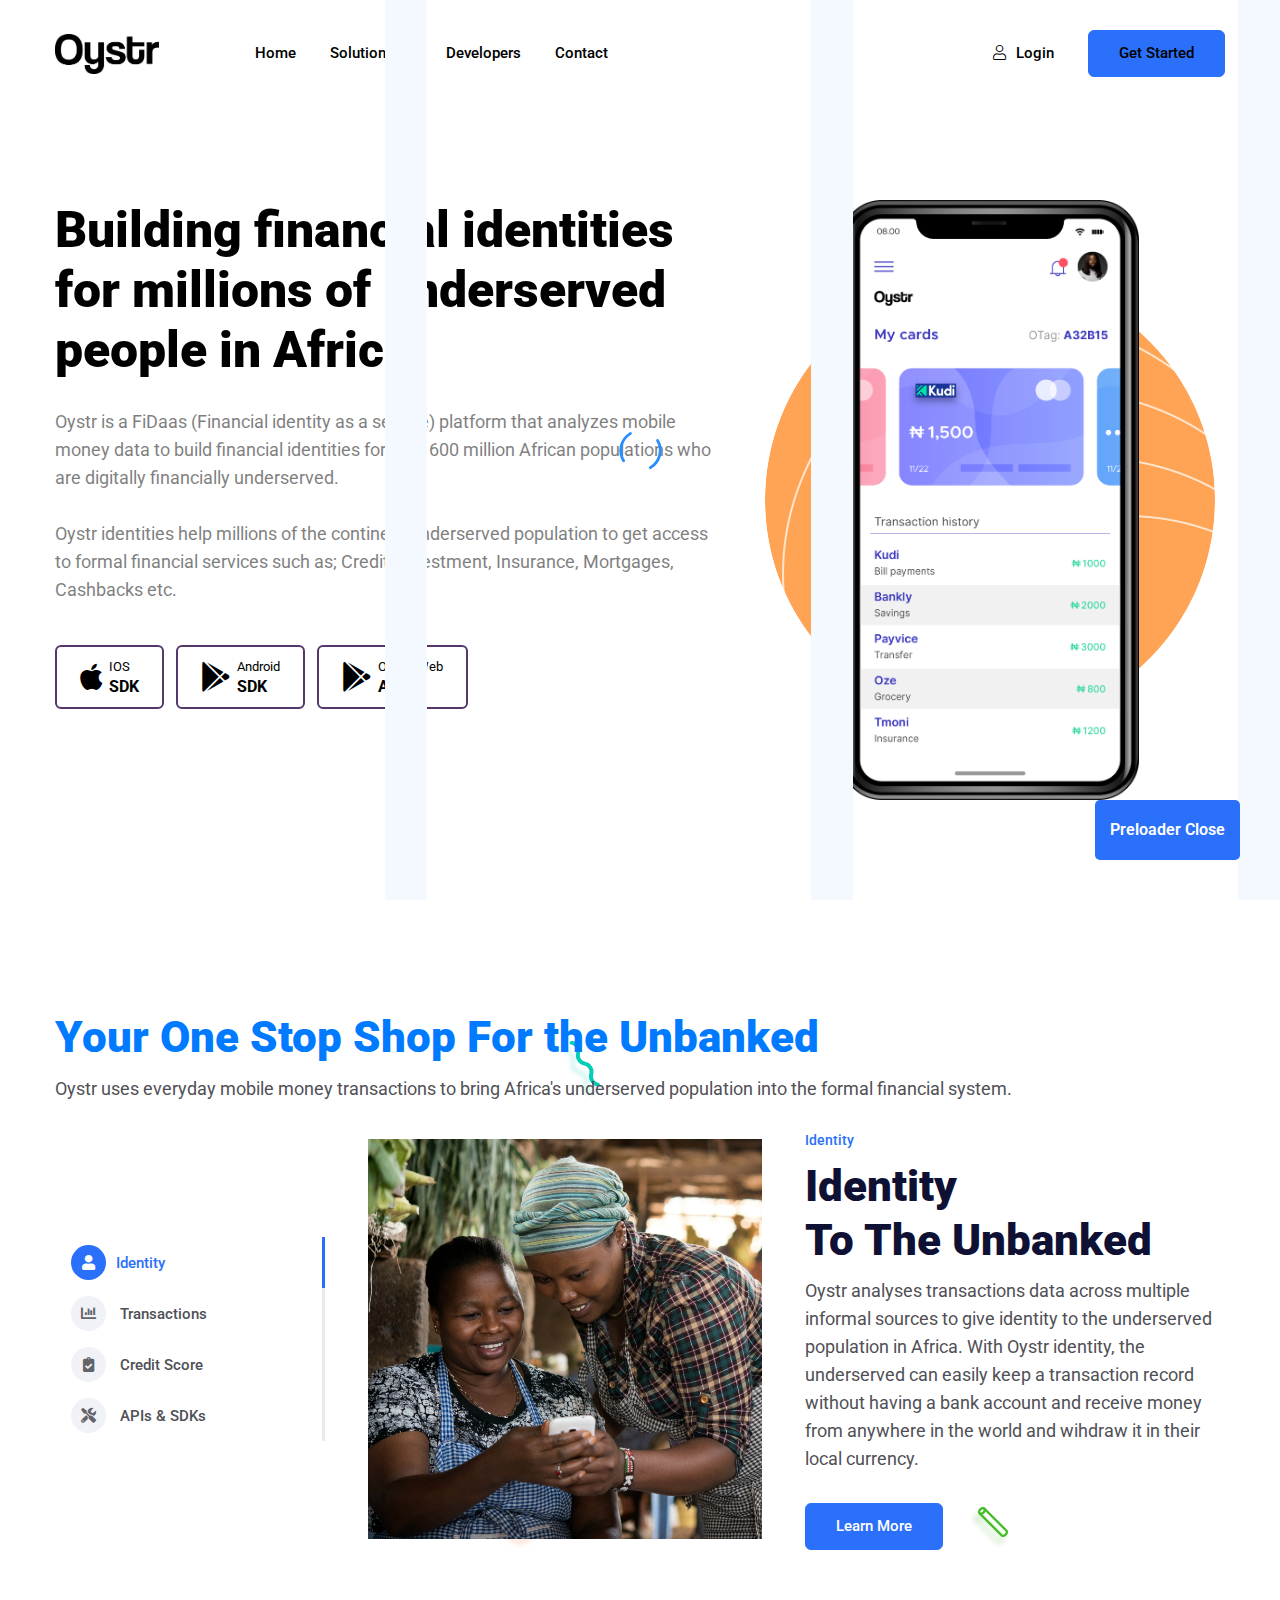
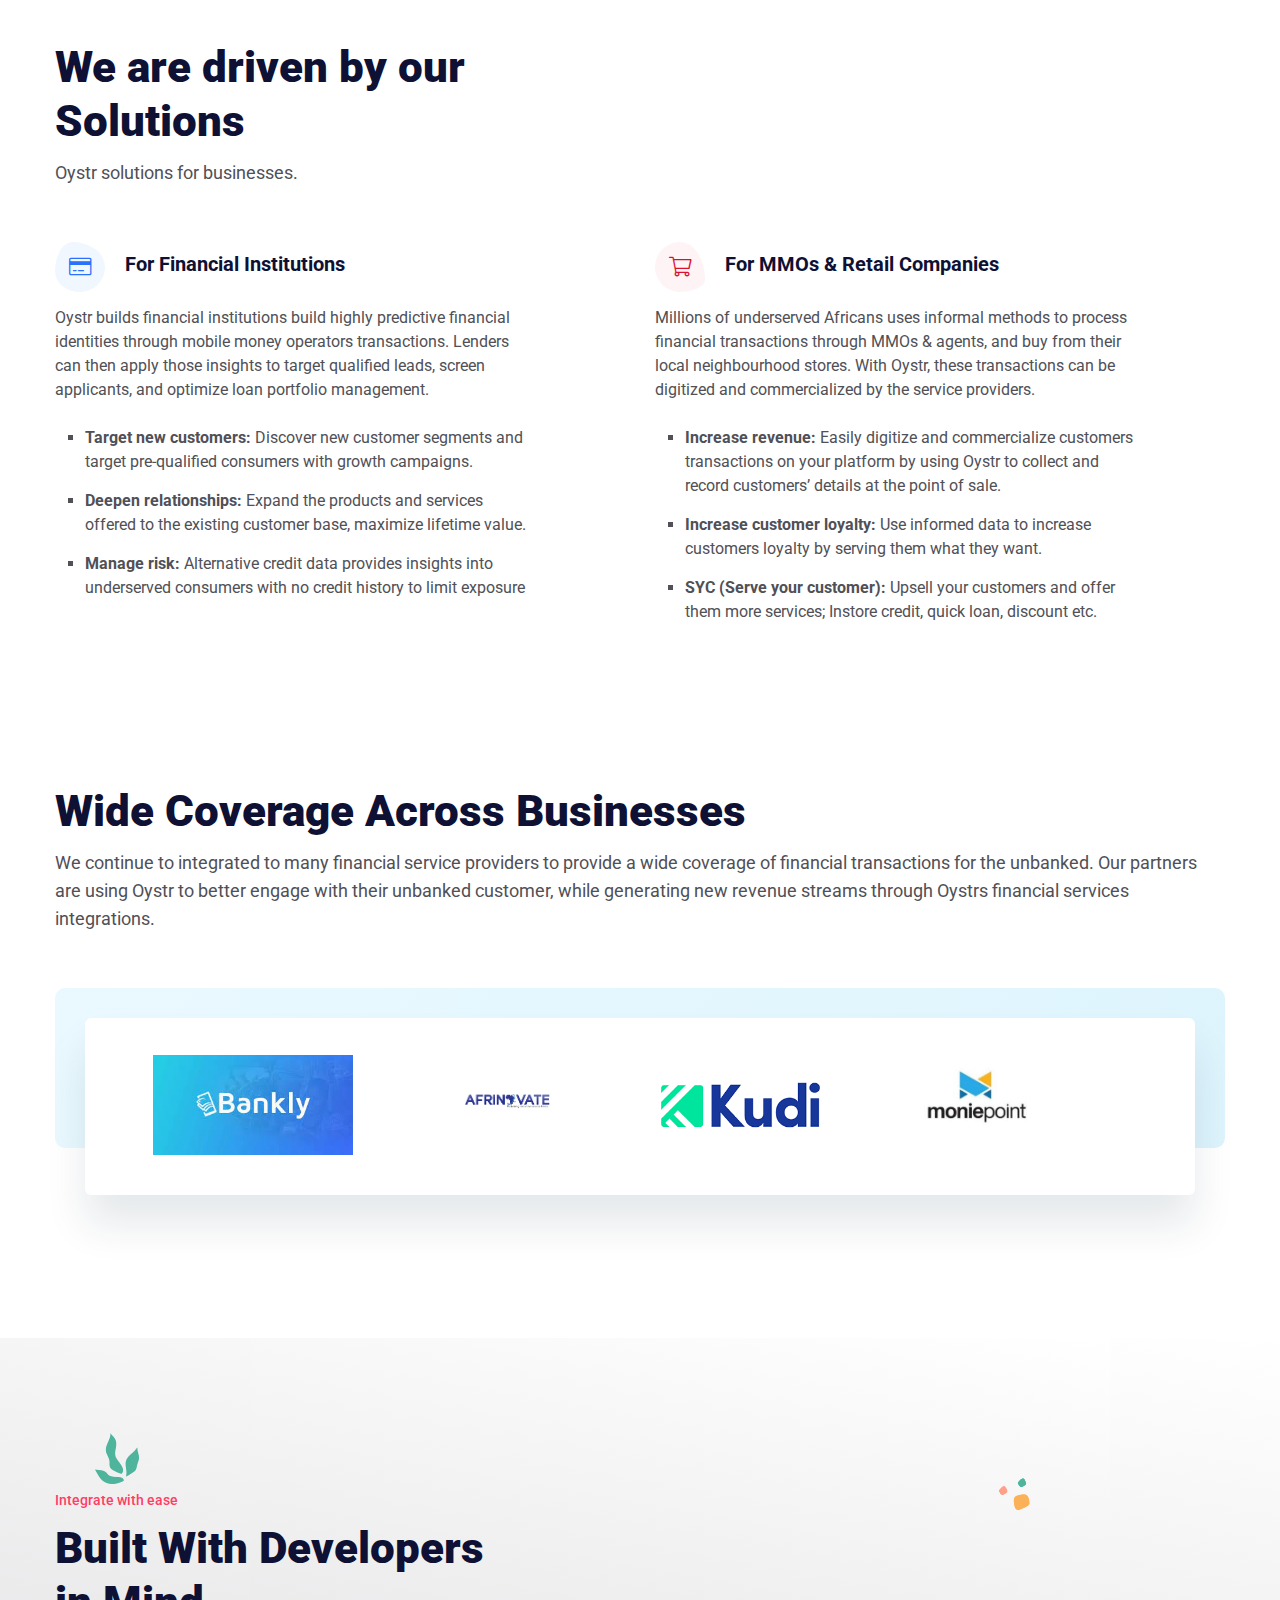
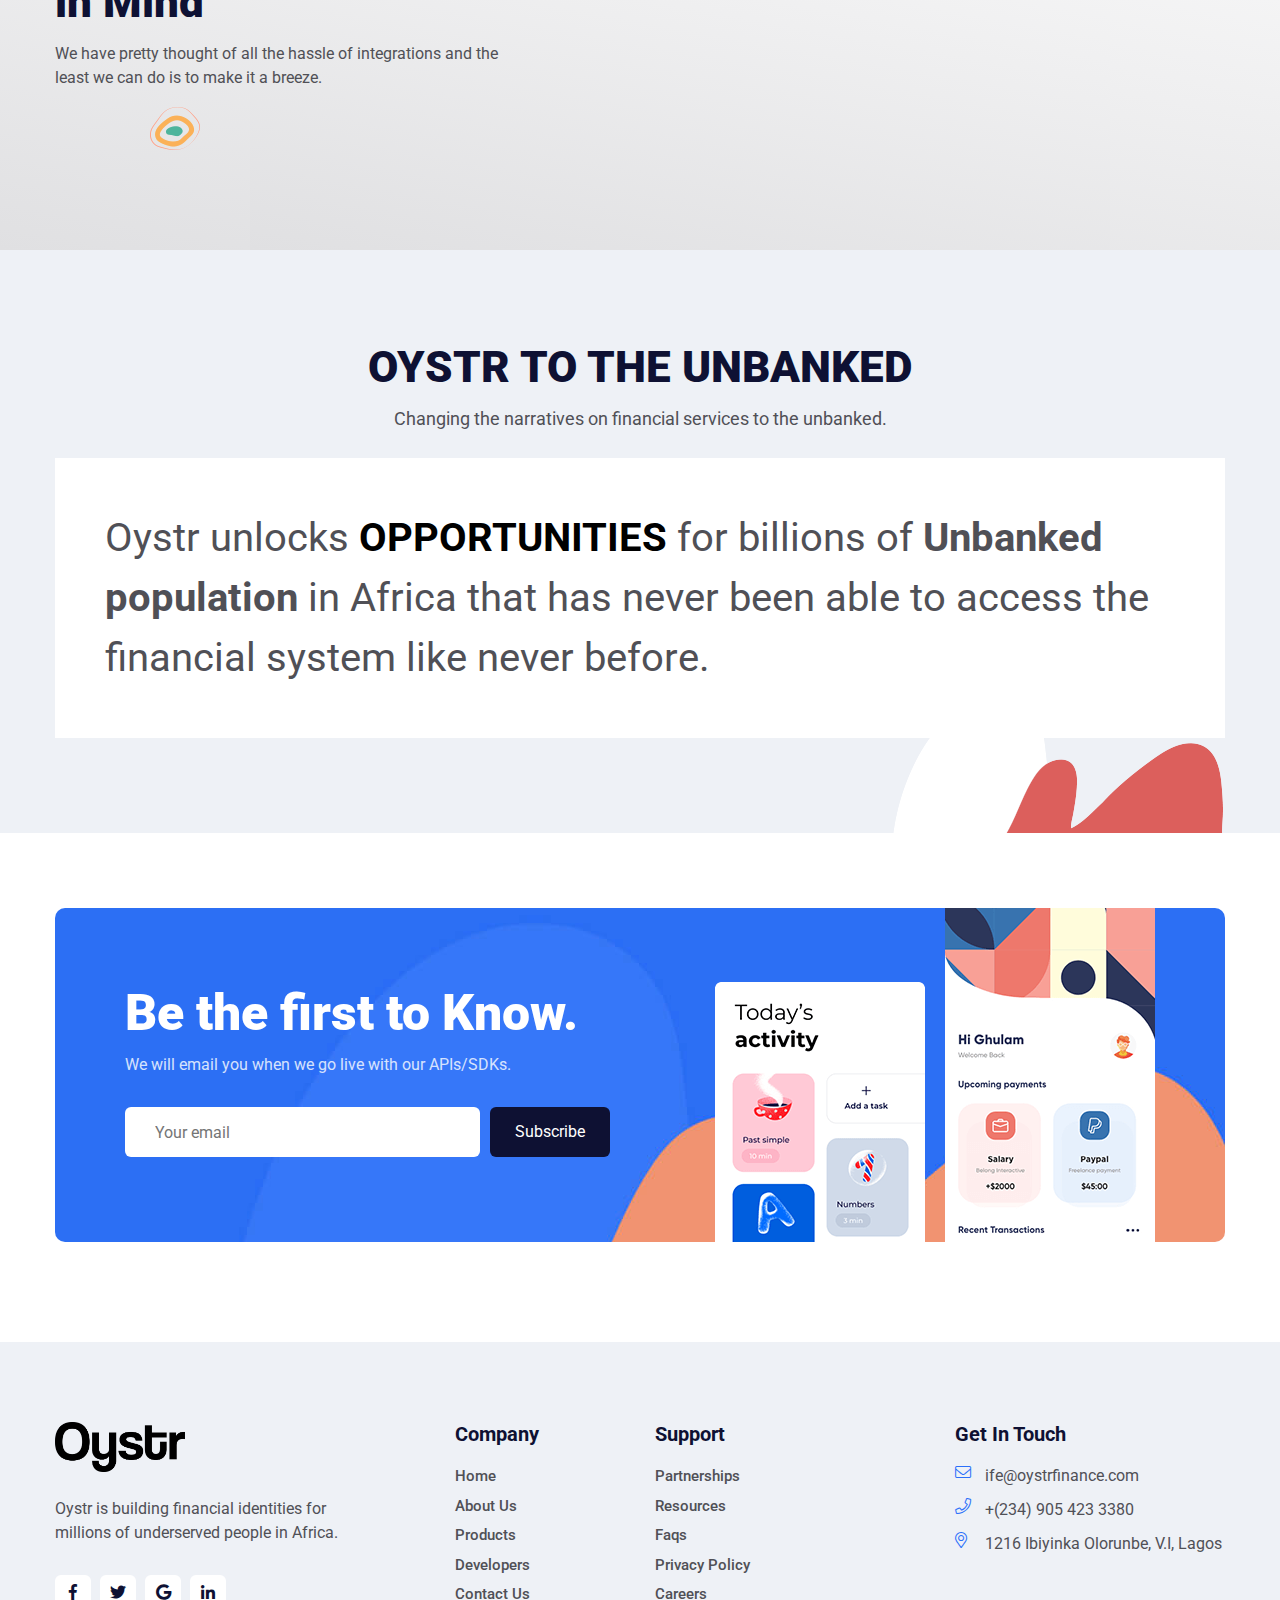
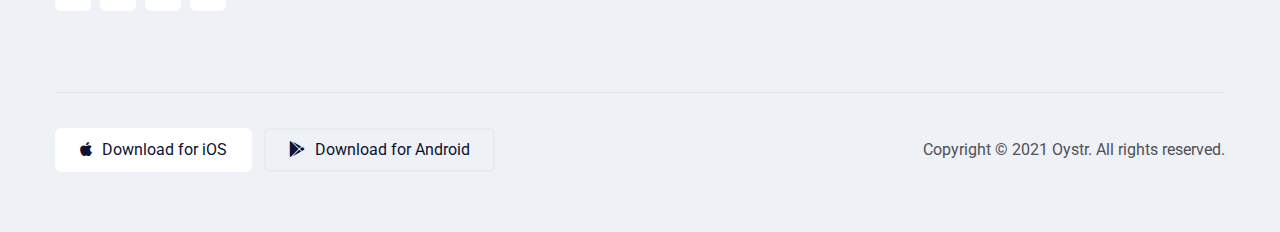
==== commit 043b8850: "corrections on content" ====
--- a/index.html
+++ b/index.html
@@ -92,9 +92,6 @@
                                     <a href="#" class="black-color">Home</a>
                                 </li>
                                 <li class="menu-item-has-children active">
-                                    <a href="#features" class="black-color">Company</a>
-                                </li>
-                                <li class="menu-item-has-children active">
                                     <a href="#service">Solutions</a>
                                     <ul class="sub-menu">
                                         <li><a href="#service">For financial institutions</a></li>
@@ -104,10 +101,6 @@
                                 <li class="menu-item-has-children active">
                                     <a href="#developers">Developers</a>
                                 </li>
-                                
-                                <li class="menu-item-has-children active">
-                                    <a href="#contact">Contact</a>
-                                </li>
                             </ul>
                         </div>
                         <div class="offcanvas-social">
@@ -151,9 +144,6 @@
                             <ul>
                                 <li>
                                     <a href="#">Home</a>
-                                </li>
-                                <li>
-                                    <a href="#features">Company</a>
                                 </li>
                                 <li> 
                                     <a href="#service">Solutions <i class="fal fa-angle-down"></i></a>
@@ -164,9 +154,6 @@
                                 </li>
                                 <li>
                                     <a href="#developers">Developers</a>
-                                </li>
-                                <li>
-                                    <a href="#partners"> Partners</a>
                                 </li>
                                 <li><a href="#contact">Contact</a></li>
                             </ul>
@@ -239,7 +226,7 @@
                 <div class="col-lg-12">
                     <div class="appie-section-title">
                         <h3 class="appie-title text-primary">Your One Stop Shop For the Unbanked</h3>
-                        <p>Oystr helps to bring financial services to the unbanked population by tracking multiple data points for everyday transactions across multiple financial service providers.</p>
+                        <p>Oystr uses everyday mobile money transactions to bring Africa's underserved population into the formal financial system.</p>
                     </div>
                 </div>
             </div>
@@ -268,8 +255,9 @@
                                     <div class="appie-features-content wow animated fadeInRight" data-wow-duration="2000ms" data-wow-delay="600ms">
                                         <span>Identity</span>
                                         <h3 class="title">Identity <br>To The Unbanked</h3>
-                                        <p>Oystr analyses transactions data across multiple financial sources and providers to give identity to that customer that has no bank account. 
-                                            <br /><br />With Oystr identity tags, the unbanked can easily receive money from anywhere in the world and withdraw it in their local currency.
+                                        <p>Oystr analyses transactions data across multiple informal sources to give identity to the underserved population in Africa. 
+                                            With Oystr identity, the underserved can easily keep a transaction record without having a bank account and receive money from
+                                            anywhere in the world and wihdraw it in their local currency.
                                         </p>
                                         <a class="main-btn" href="#">Learn More</a>
                                     </div>
@@ -287,8 +275,10 @@
                                     <div class="appie-features-content animated fadeInRight" data-wow-duration="2000ms" data-wow-delay="600ms">
                                         <span>Transaction</span>
                                         <h3 class="title">Transaction <br> Records</h3>
-                                        <p>Oystr gives you access to raw digital financial transactional records, behavioural patterns for that unbanked user to allow you make informed decisions. 
-                                            <br /><br />With such data, businesses  are able but not limited to appropriately set caps and limit, get transactional trend, identify user preferences, spending and behavioural pattern and relationship with other providers. </p>
+                                        <p>Oystr allows businesses to digitize and commercialize customer's transaction history while opening financial institutions up to
+                                            a new customer segment (the underserved) by providing them with an alternative to bank transaction records, customers financial history
+                                            and behavioural pattern.
+                                        </p>
                                         <a class="main-btn" href="#">Learn More</a>
                                     </div>
                                 </div>
@@ -305,9 +295,9 @@
                                     <div class="appie-features-content animated fadeInRight" data-wow-duration="2000ms" data-wow-delay="600ms">
                                         <span>Credit Score</span>
                                         <h3 class="title">Credit Worthiness</h3>
-                                        <p>Oystr is not only able to collect credit information across various providers but also leverages on the uses artificial intelligence
-                                             and machine learning to provide intelligent credit analysis, worthiness status and decision engine to ensure your business is able to intelligently lends to the
-                                             unbanked and that they are able to pay back which in turn leads to business profits. </p>
+                                        <p>Oystr uses alternative data sources to build a sustainable credit-scoring model, using artificial intelligence (AI) and machine learning (ML) to predict
+                                            user's behaviour and creditworthiness. Forms lenders can now mitigate the risk of extending credit to the underserved population at the bottom of the pyramid.
+                                        </p>
                                         <a class="main-btn" href="#">Learn More</a>
                                     </div>
                                 </div>
@@ -324,7 +314,7 @@
                                     <div class="appie-features-content animated fadeInRight" data-wow-duration="2000ms" data-wow-delay="600ms">
                                         <span>APIs & SDKs</span>
                                         <h3 class="title">Seamless <br> Connectivity</h3>
-                                        <p>With our seamless apis and sdks, and easy to read documentation, we are able to connect to more businesses and provide a wide range and bouquet of serivces on demand.</p>
+                                        <p>With our seamless APIs and SDKs, and easy to read documentations, we are able to connect to more businesses and provide a bouquet of serivces, on demand.</p>
                                         <a class="main-btn" href="#">Learn More</a>
                                     </div>
                                 </div>
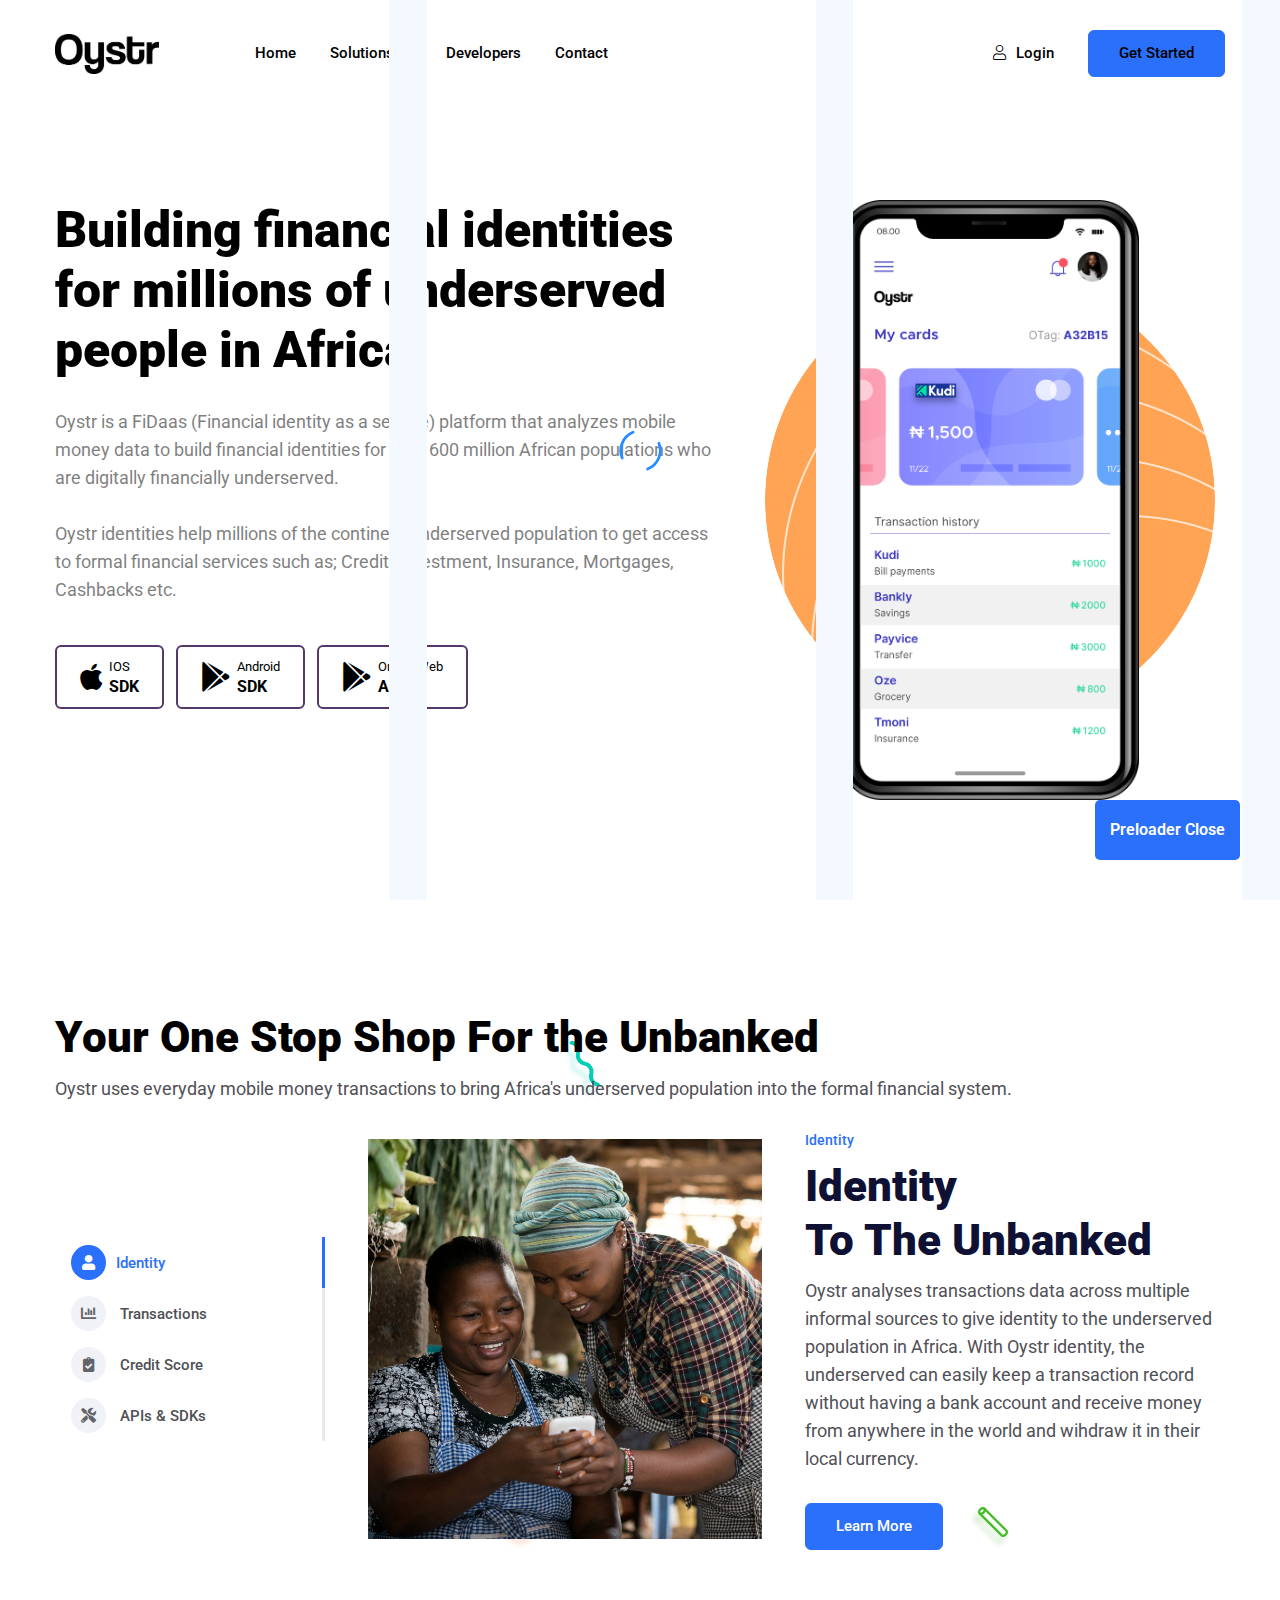
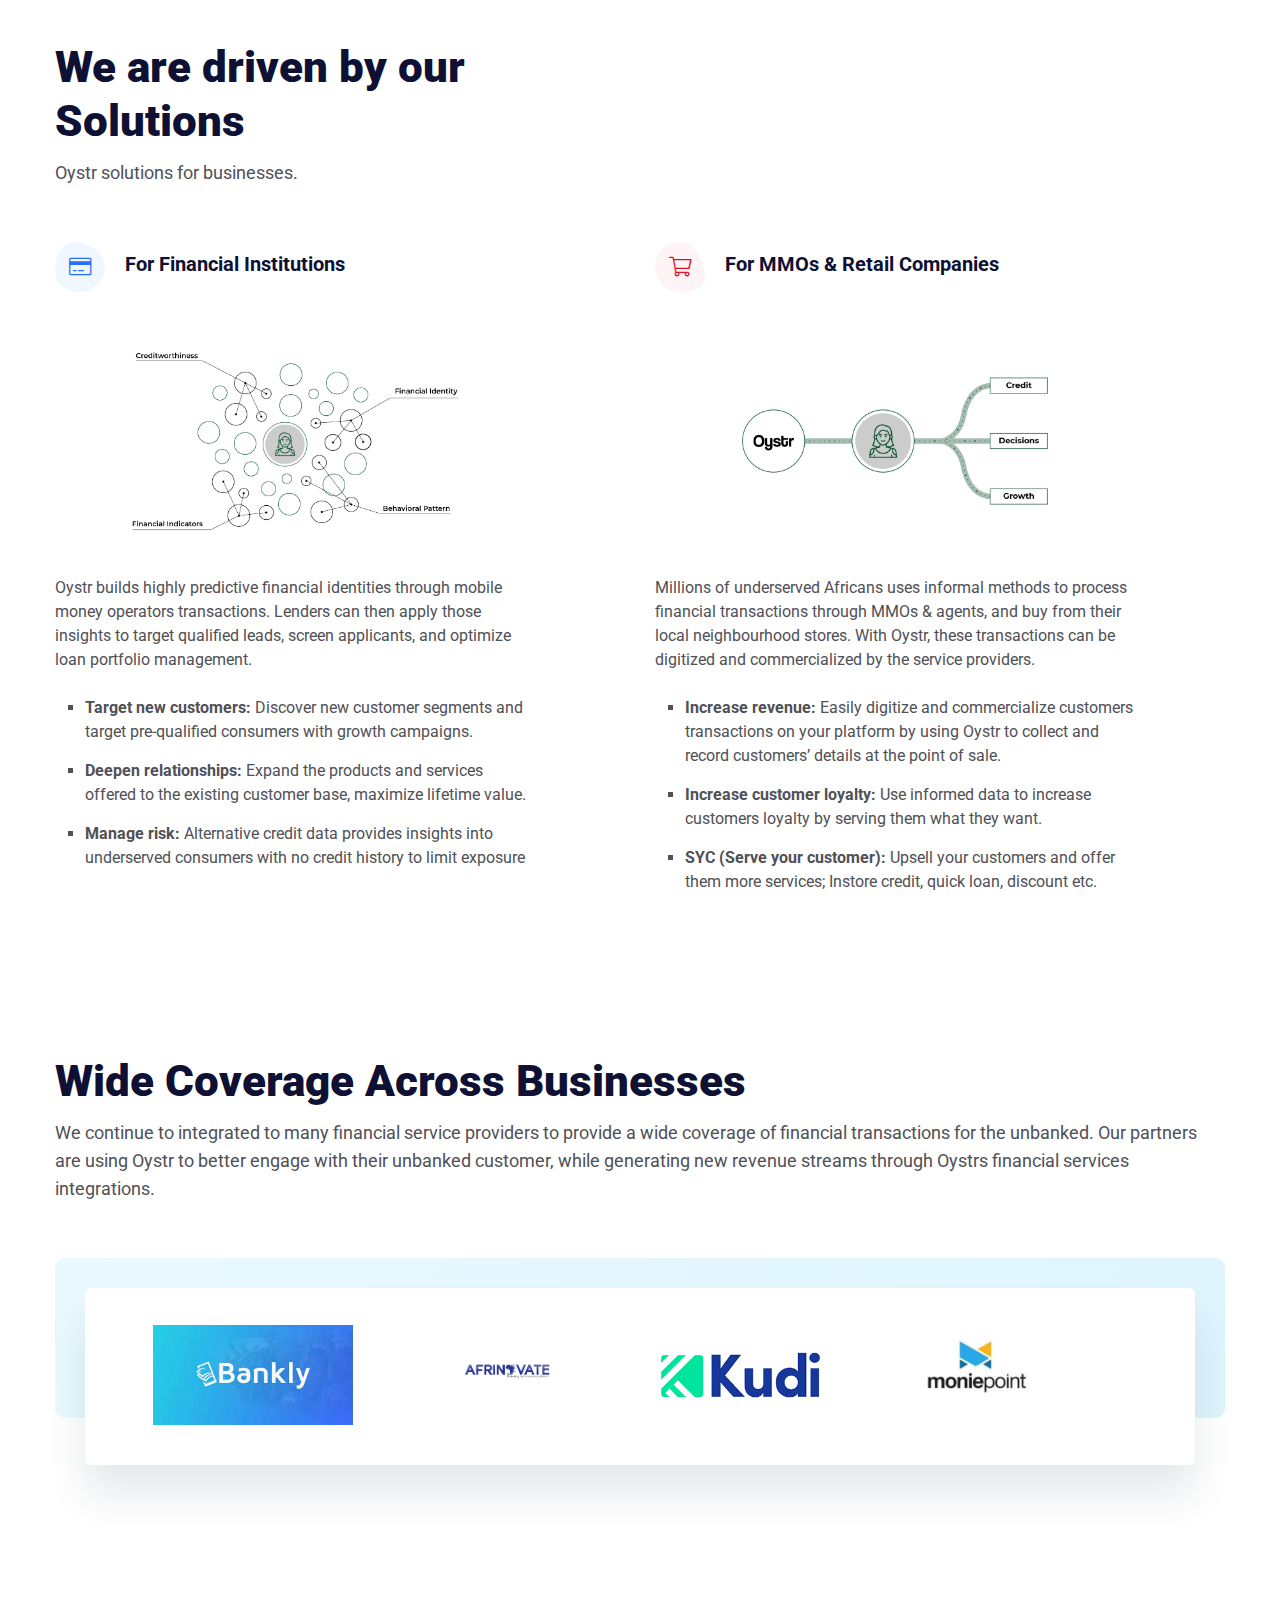
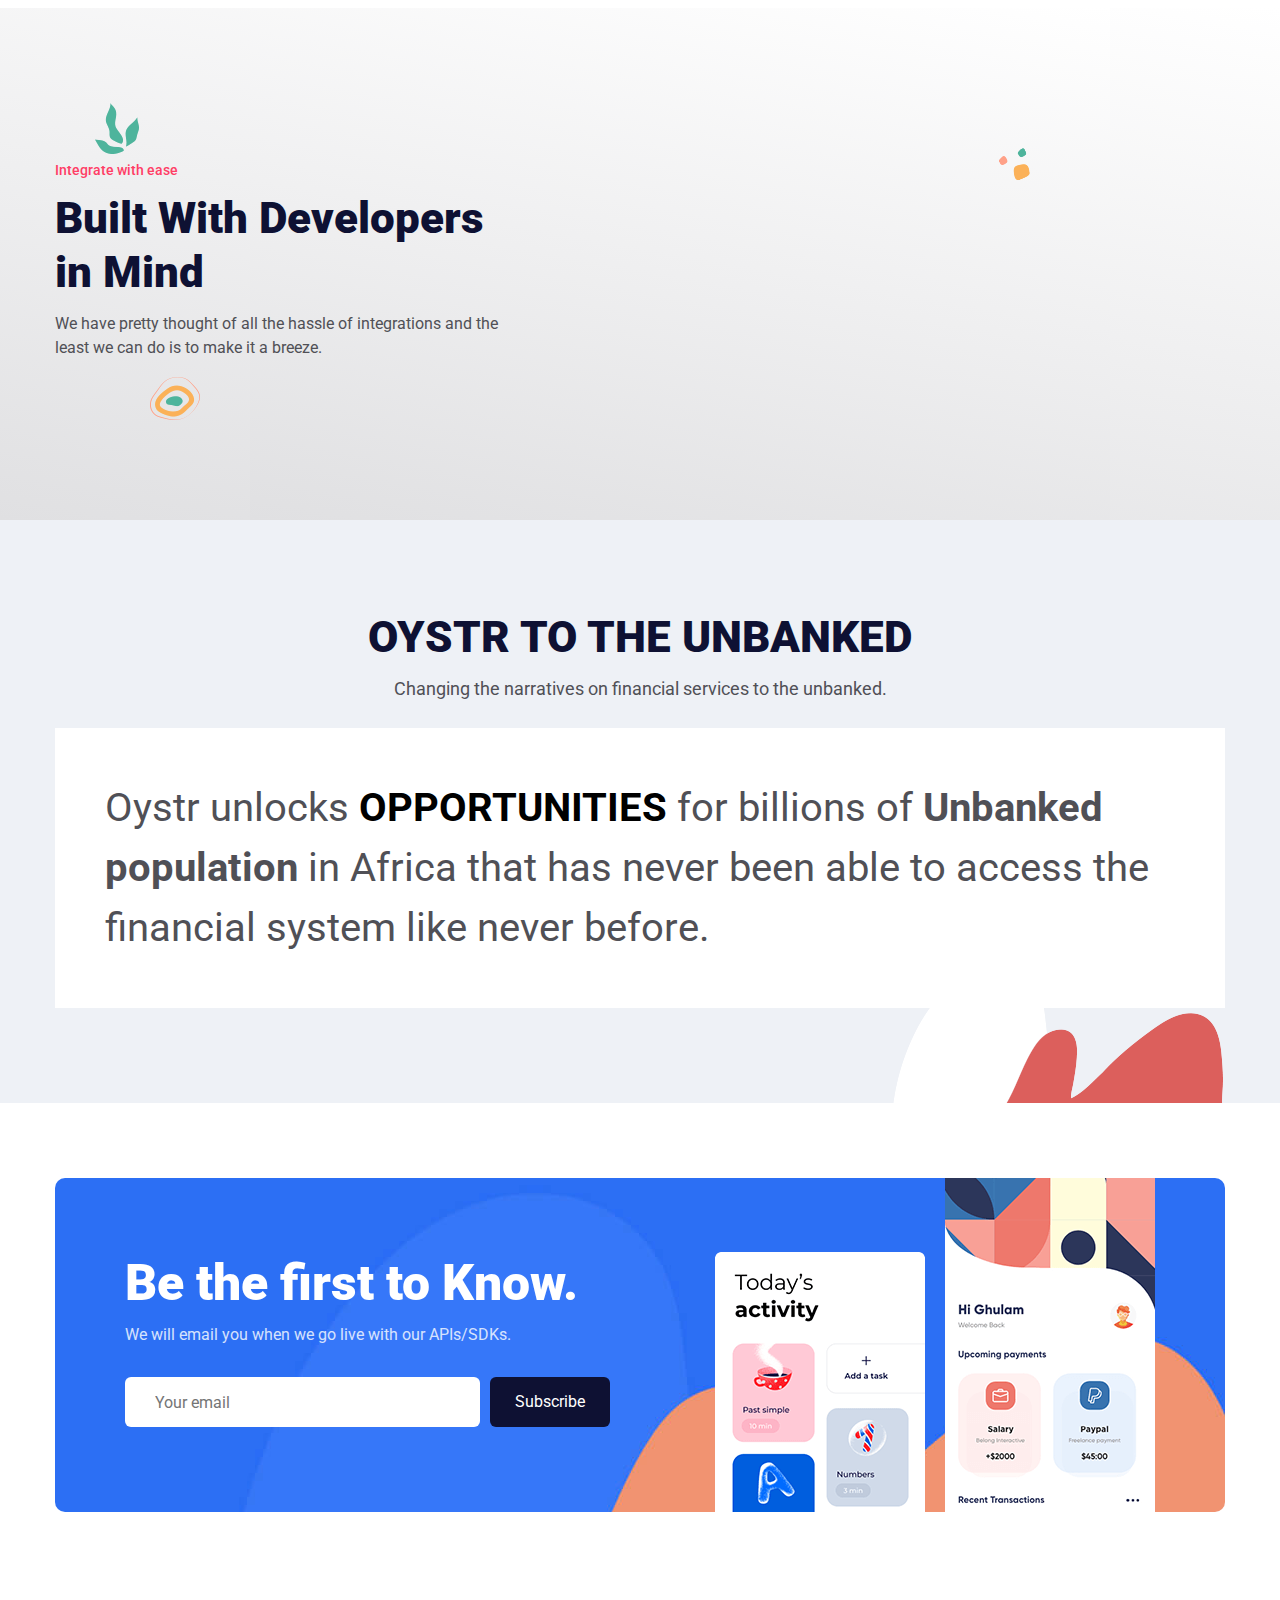
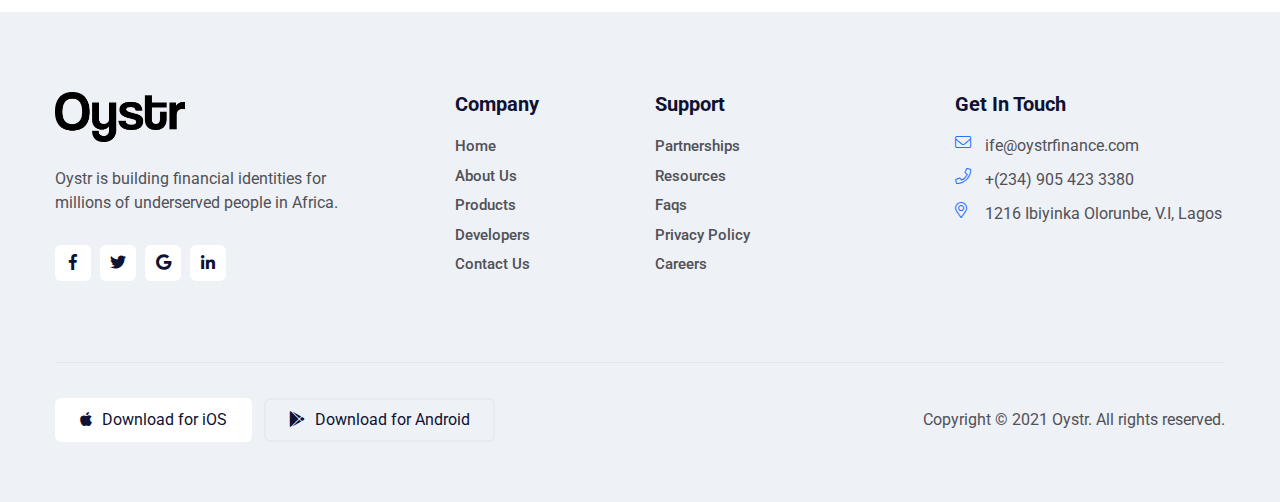
==== commit 9ec902ed: "more corrections" ====
--- a/index.html
+++ b/index.html
@@ -225,7 +225,7 @@
             <div class="row">
                 <div class="col-lg-12">
                     <div class="appie-section-title">
-                        <h3 class="appie-title text-primary">Your One Stop Shop For the Unbanked</h3>
+                        <h3 class="appie-title text-primary black-color">Your One Stop Shop For the Unbanked</h3>
                         <p>Oystr uses everyday mobile money transactions to bring Africa's underserved population into the formal financial system.</p>
                     </div>
                 </div>
@@ -357,7 +357,8 @@
                         </div>
                         <h4 class="title" style="padding-top: 10px; padding-bottom: 20px">For Financial Institutions</h4>
                         <div style="clear: both"></div>
-                        <p>Oystr builds financial institutions build highly predictive financial identities through mobile money operators
+                        <p><img src="assets/images/2.jpg" /></p>
+                        <p>Oystr builds highly predictive financial identities through mobile money operators
                             transactions. Lenders can then apply those insights to target qualified leads, screen applicants, 
                             and optimize loan portfolio management.</p>
                             
@@ -381,6 +382,7 @@
                         </div>
                         <h4 class="title" style="padding-top: 10px; padding-bottom: 20px">For MMOs & Retail Companies</h4>
                         <div style="clear: both"></div>
+                        <p><img src="assets/images/1.jpg" /></p>
                         <p>Millions of underserved Africans uses informal methods to process
                             financial transactions through MMOs & agents, and buy from their local
                             neighbourhood stores. With Oystr, these transactions can be digitized and
@@ -703,10 +705,10 @@
                         <h4 class="title">Company</h4>
                         <ul>
                             <li><a href="#">Home</a></li>
-                            <li><a href="about-us.html">About Us</a></li>
-                            <li><a href="#">Products</a></li>
+                            <li><a href="#features">About Us</a></li>
+                            <li><a href="#service">Products</a></li>
                             <li><a href="#">Developers</a></li>
-                            <li><a href="#">Contact Us</a></li>
+                            <li><a href="#contact">Contact Us</a></li>
                         </ul>
                     </div>
                 </div>
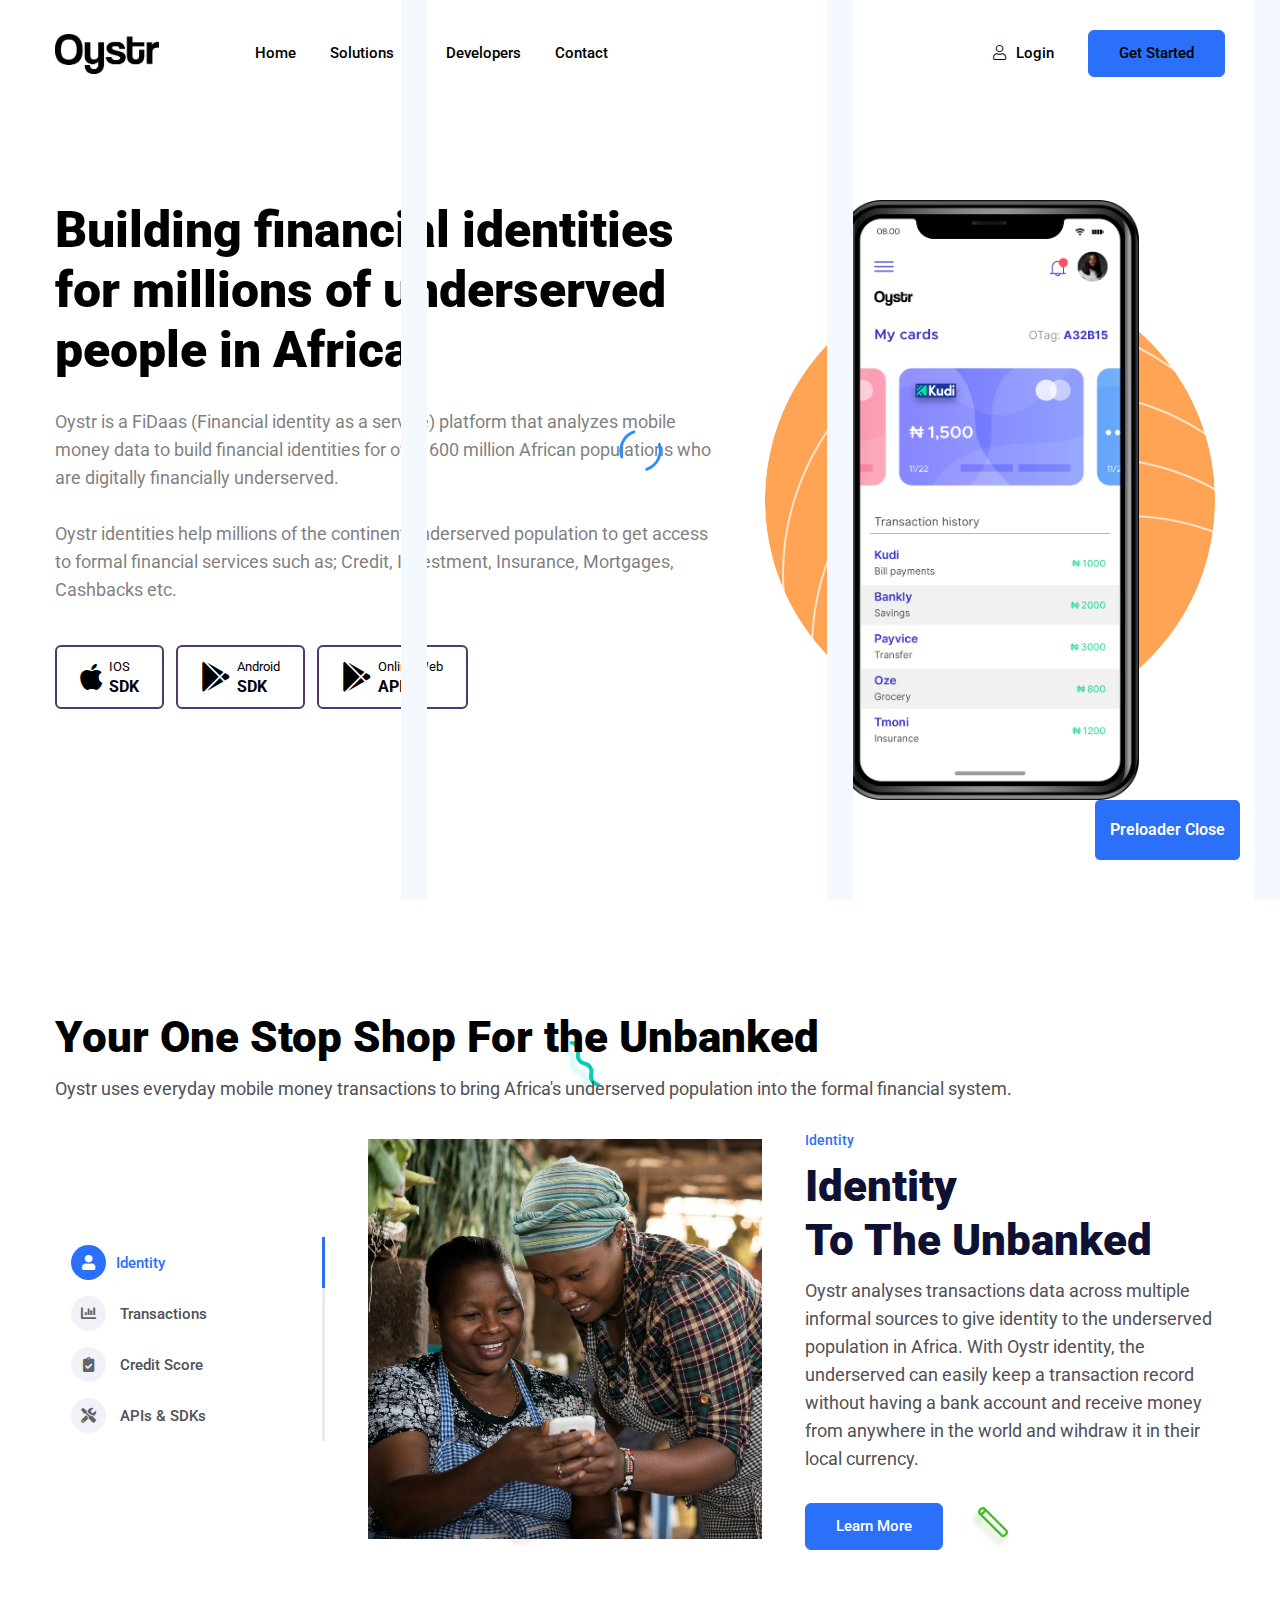
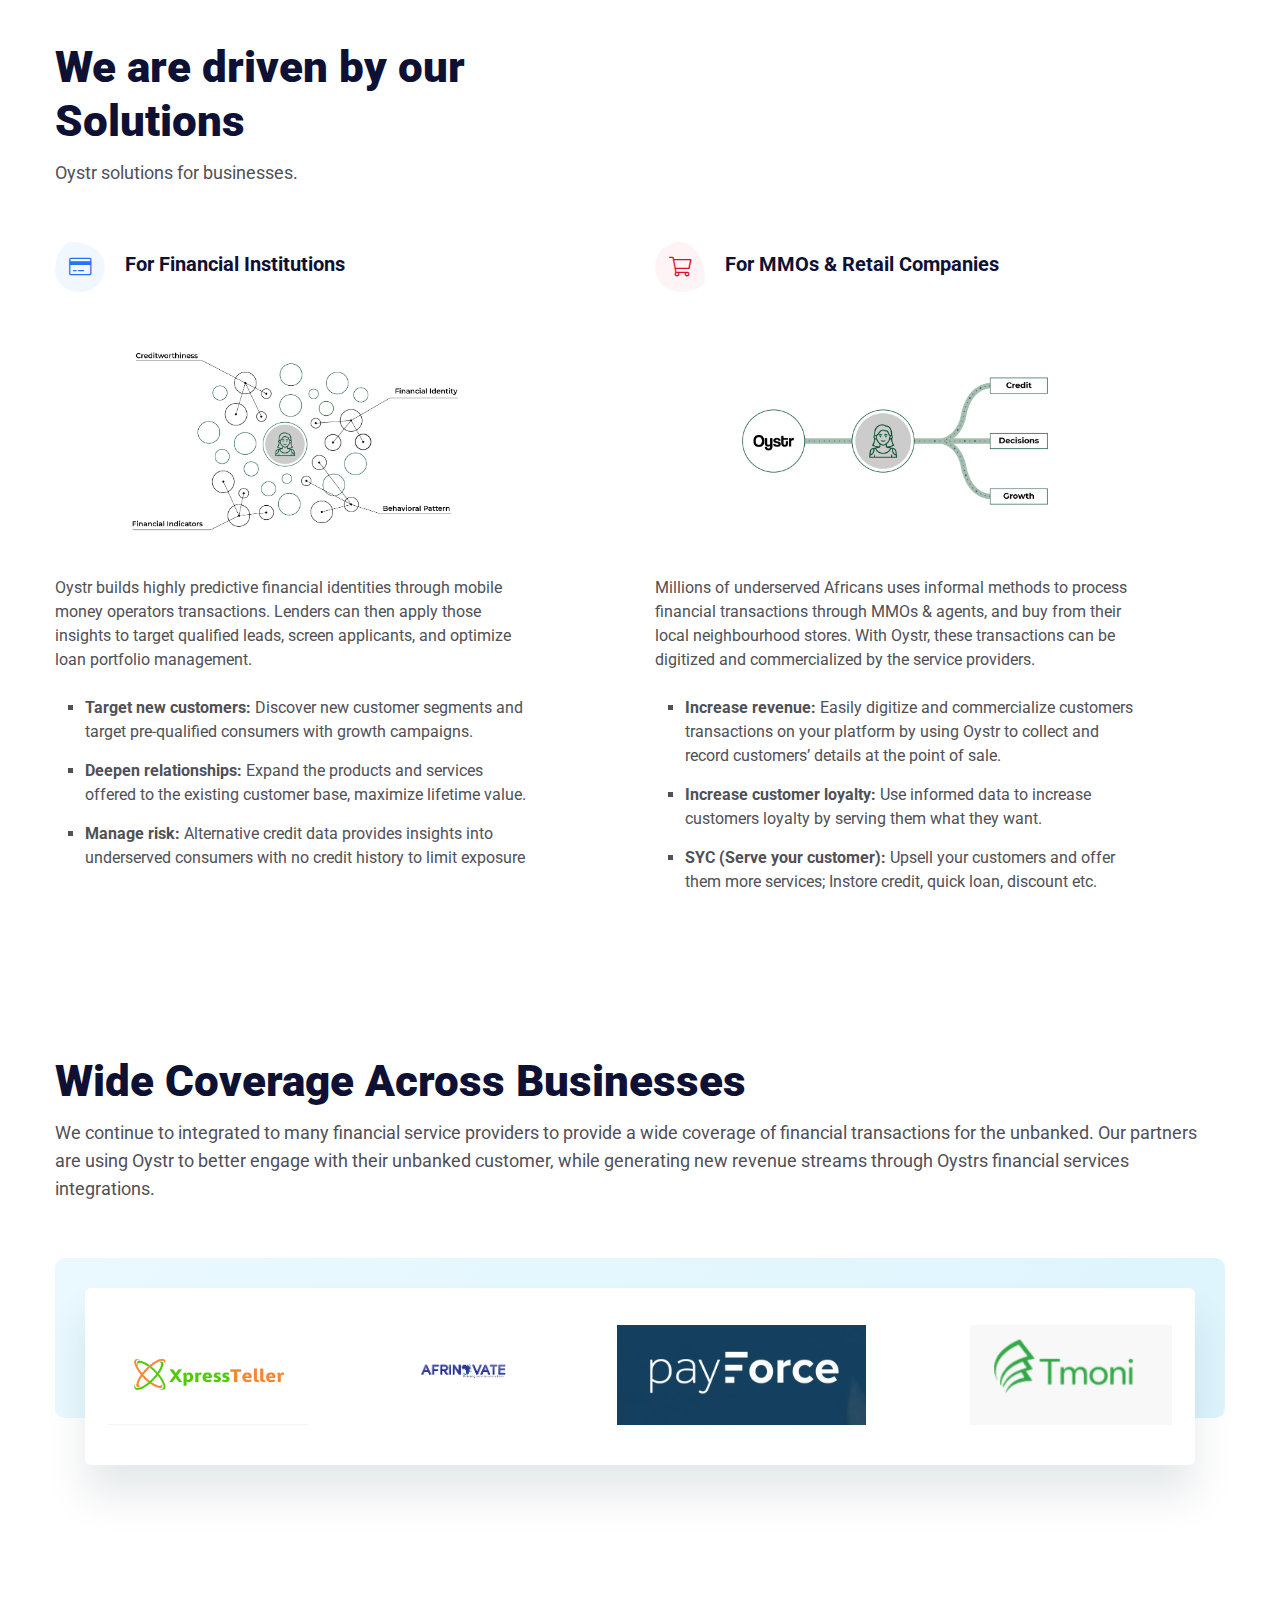
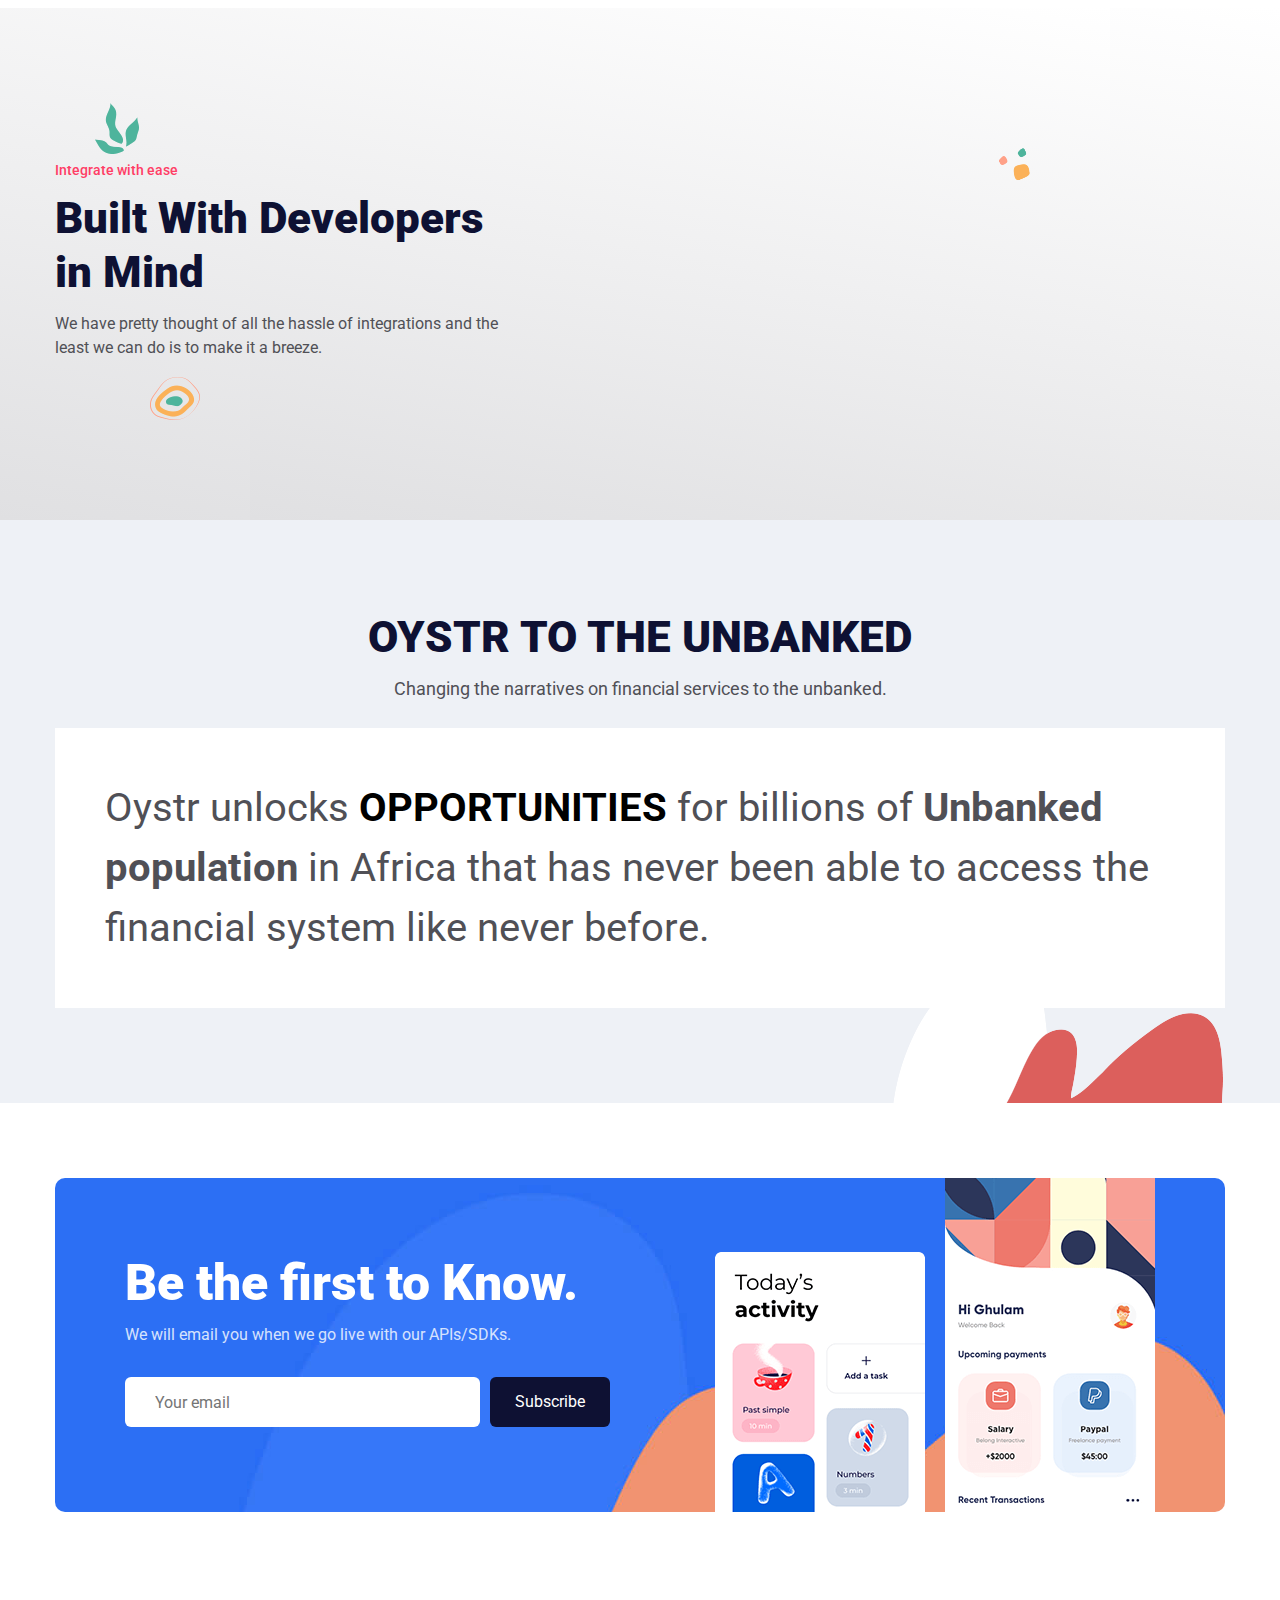
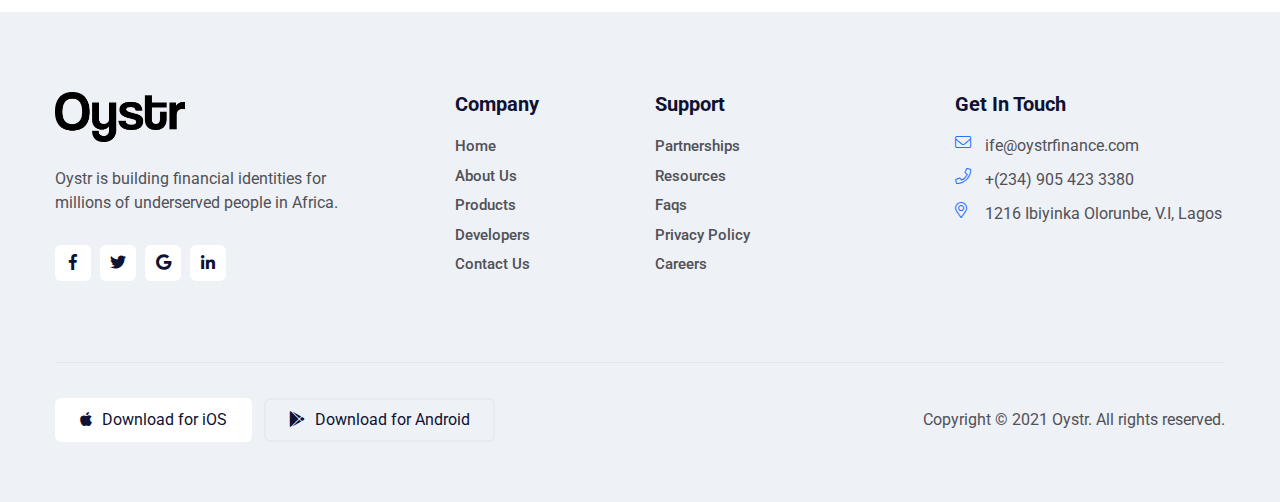
==== commit b913feab: "replace images" ====
--- a/index.html
+++ b/index.html
@@ -423,10 +423,10 @@
                 <div class="col-lg-12 col-md-12">
                     <div class="appie-single-counter mt-30 wow animated fadeInUp" data-wow-duration="2000ms" data-wow-delay="200ms">
                         <div class="counter-content">
-                            <span style="margin-right: 100px"><img src="assets/images/bankly.jpeg" height="100" /></span>
+                            <span style="margin-right: 100px"><img src="assets/images/expressteller.png" height="100" /></span>
                             <span style="margin-right: 100px"><img src="assets/images/afrinovate.png" height="100" /></span>
-                            <span style="margin-right: 100px"><img src="assets/images/kudi.png" height="100"/></span>
-                            <span style="margin-right: 100px"><img src="assets/images/moniepoint.jpeg" height="100"/></span>
+                            <span style="margin-right: 100px"><img src="assets/images/payforce.png" height="100"/></span>
+                            <span style=""><img src="assets/images/tmoni.png" height="100"/></span>
                         </div>
                     </div>
                 </div>
